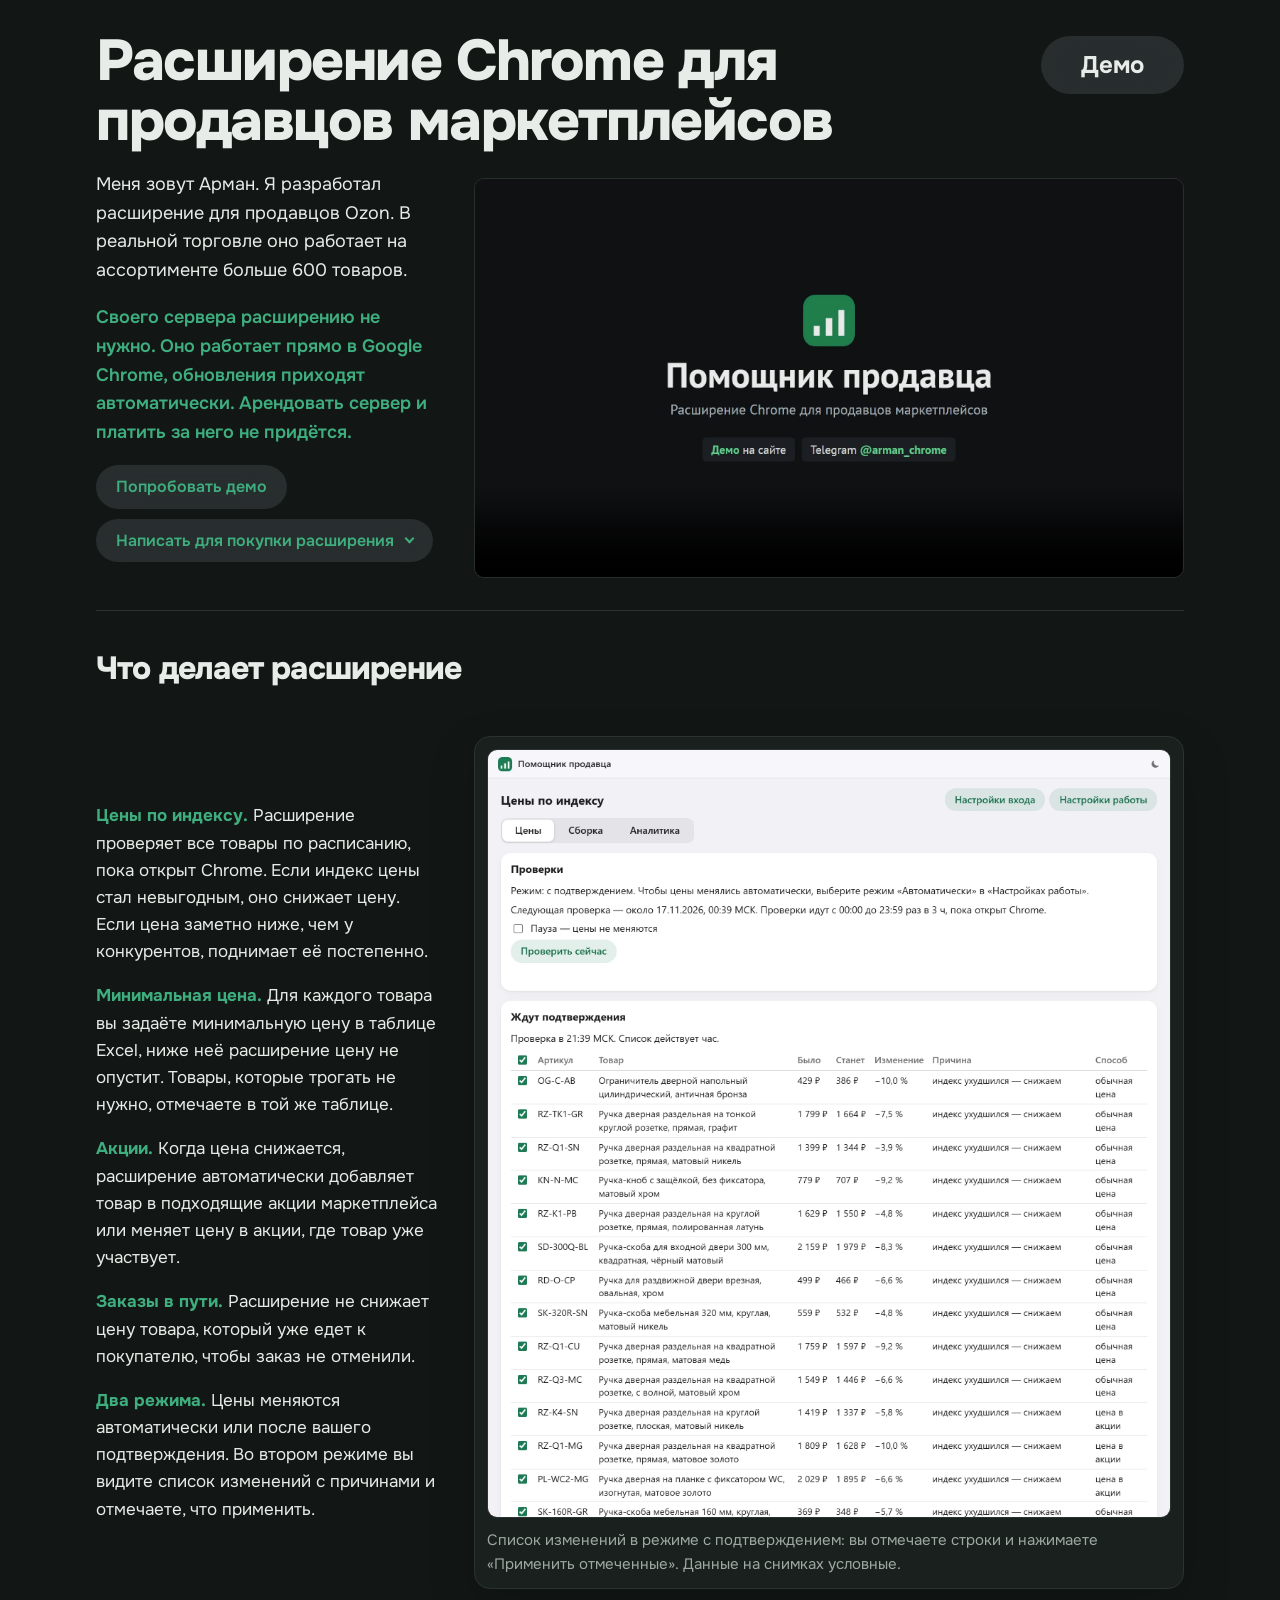
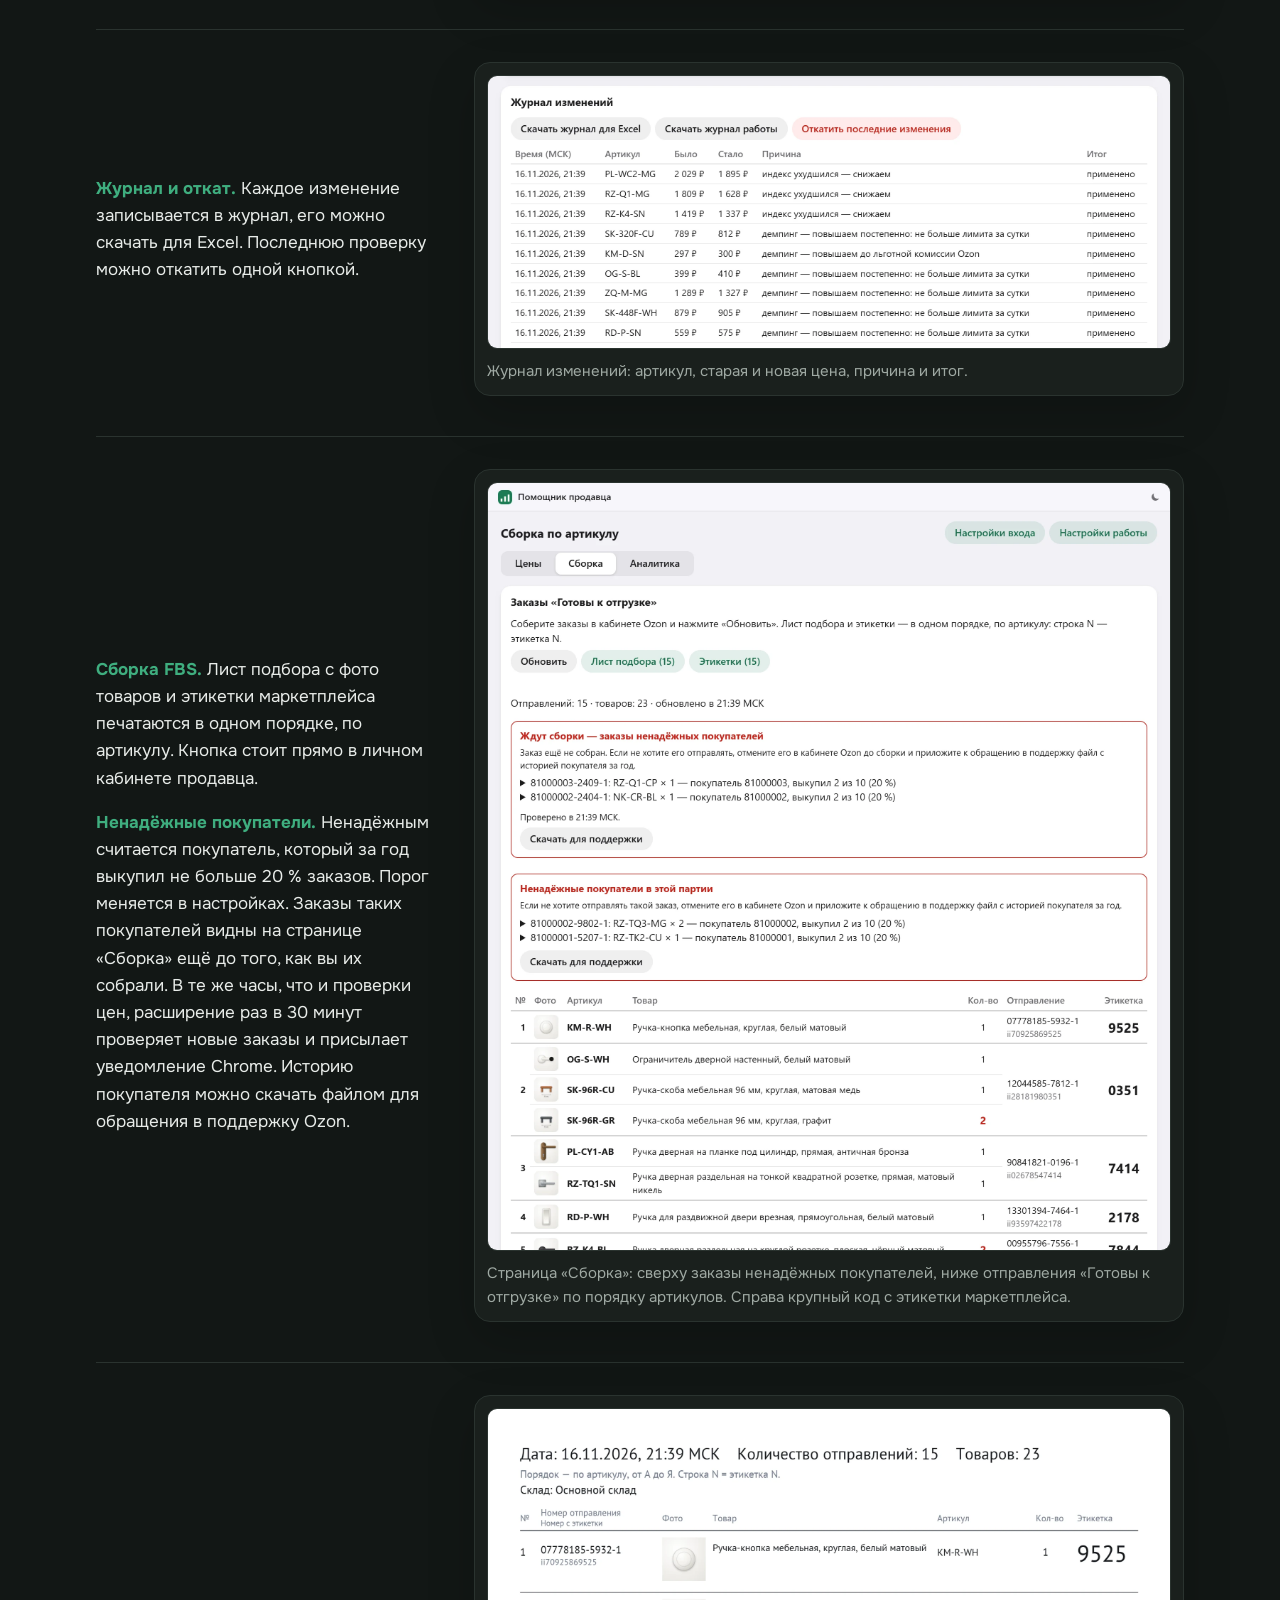
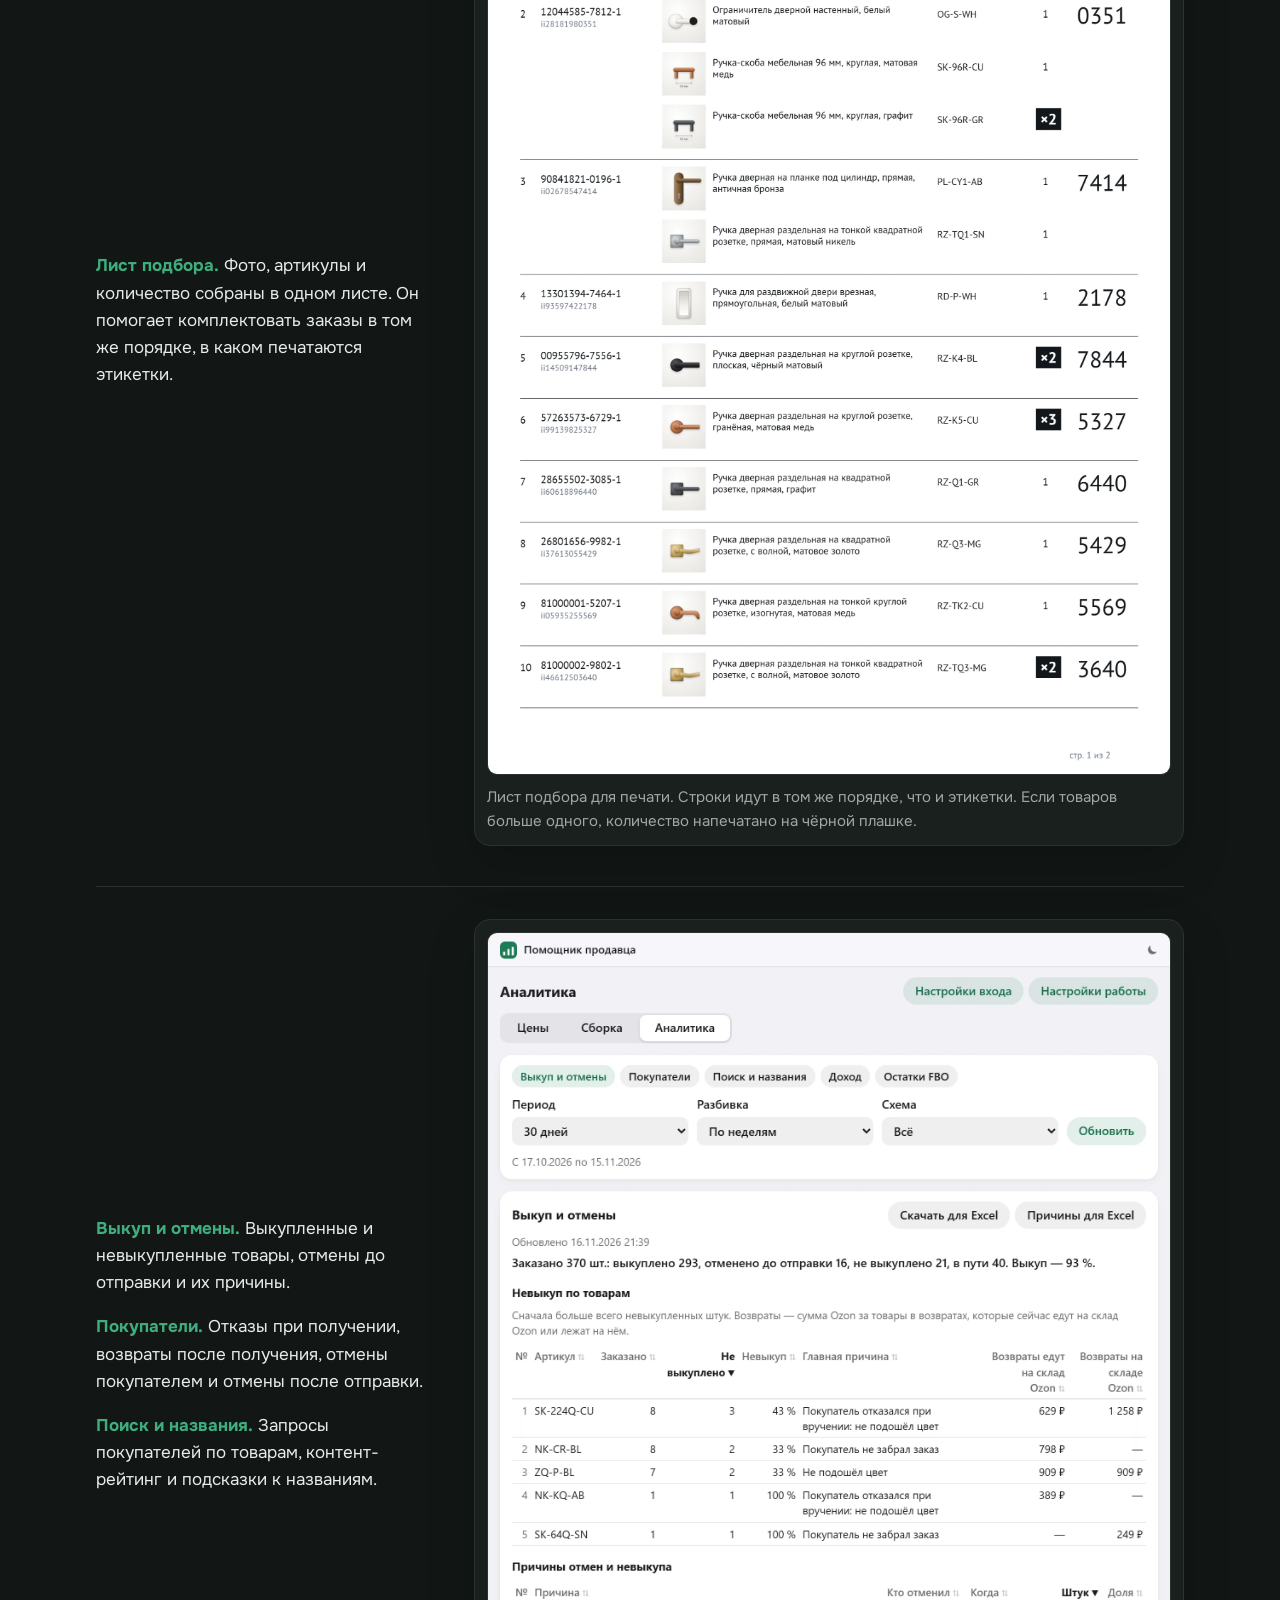
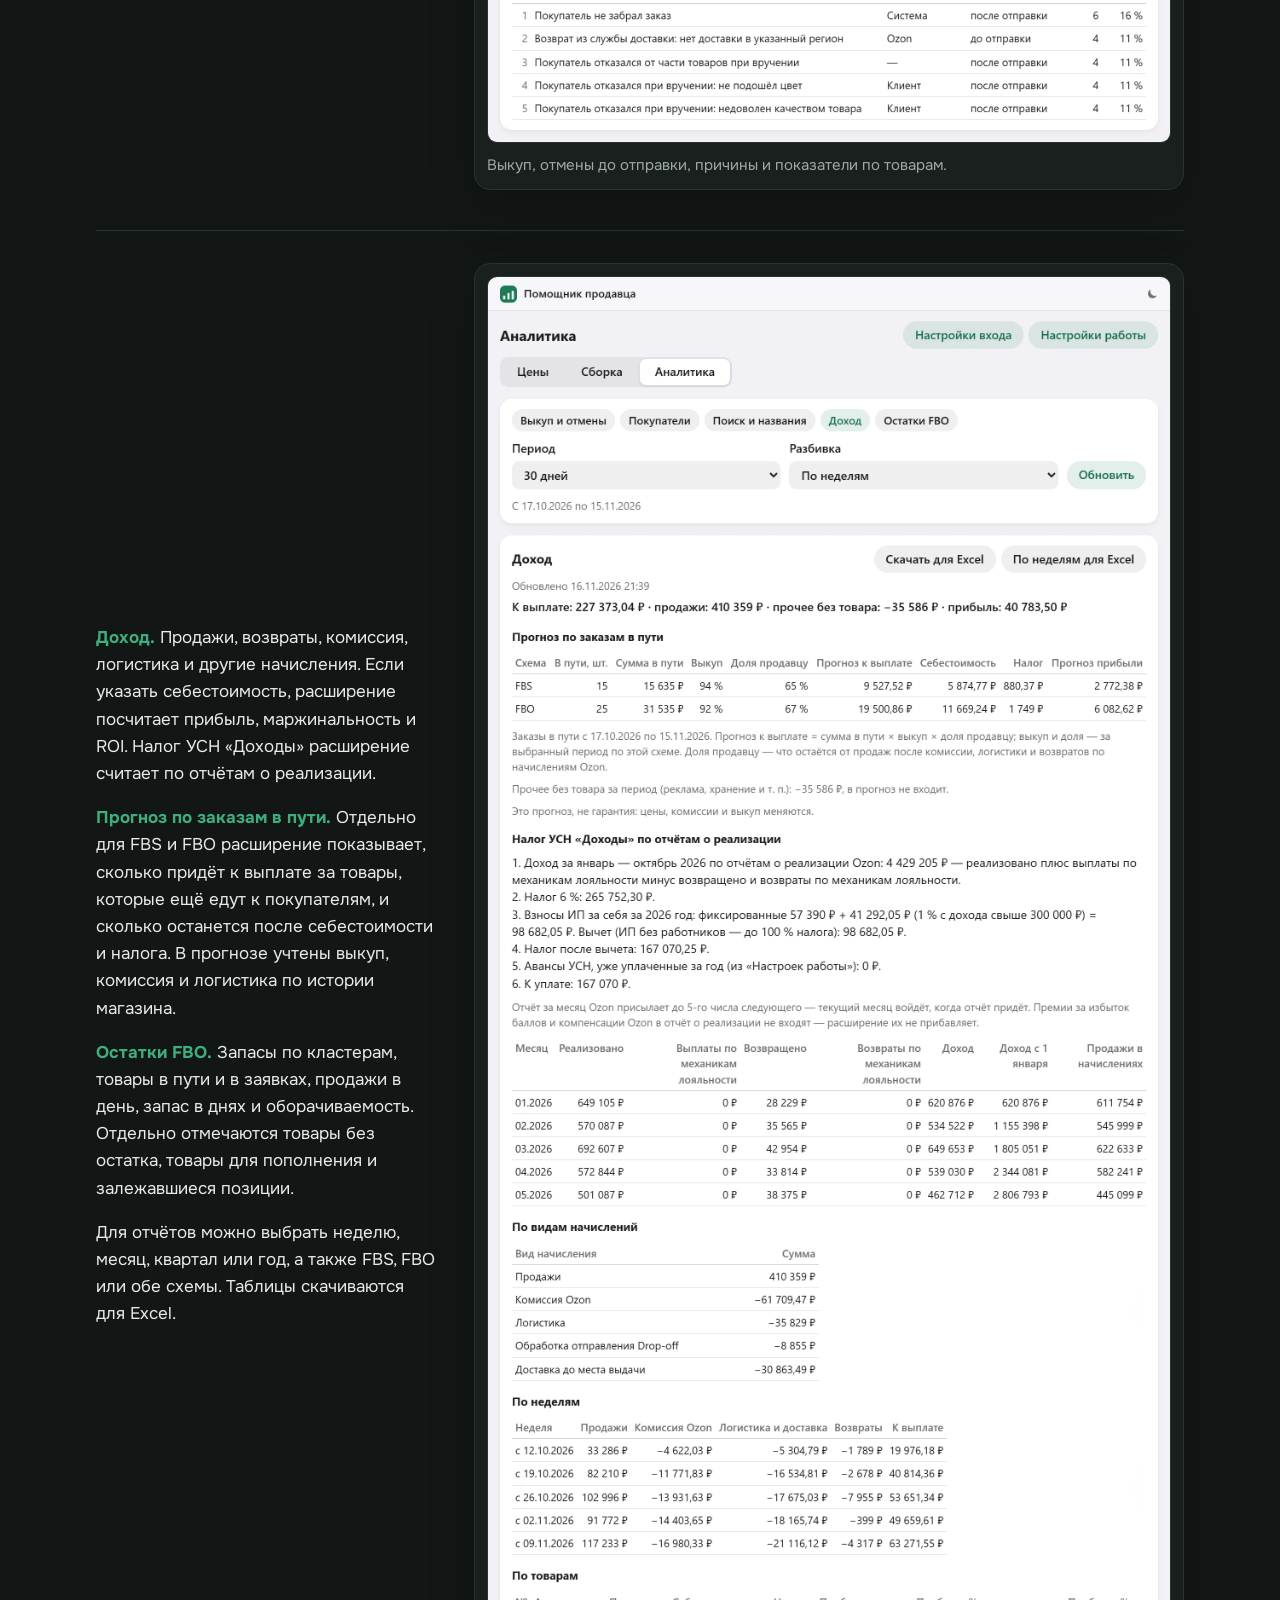
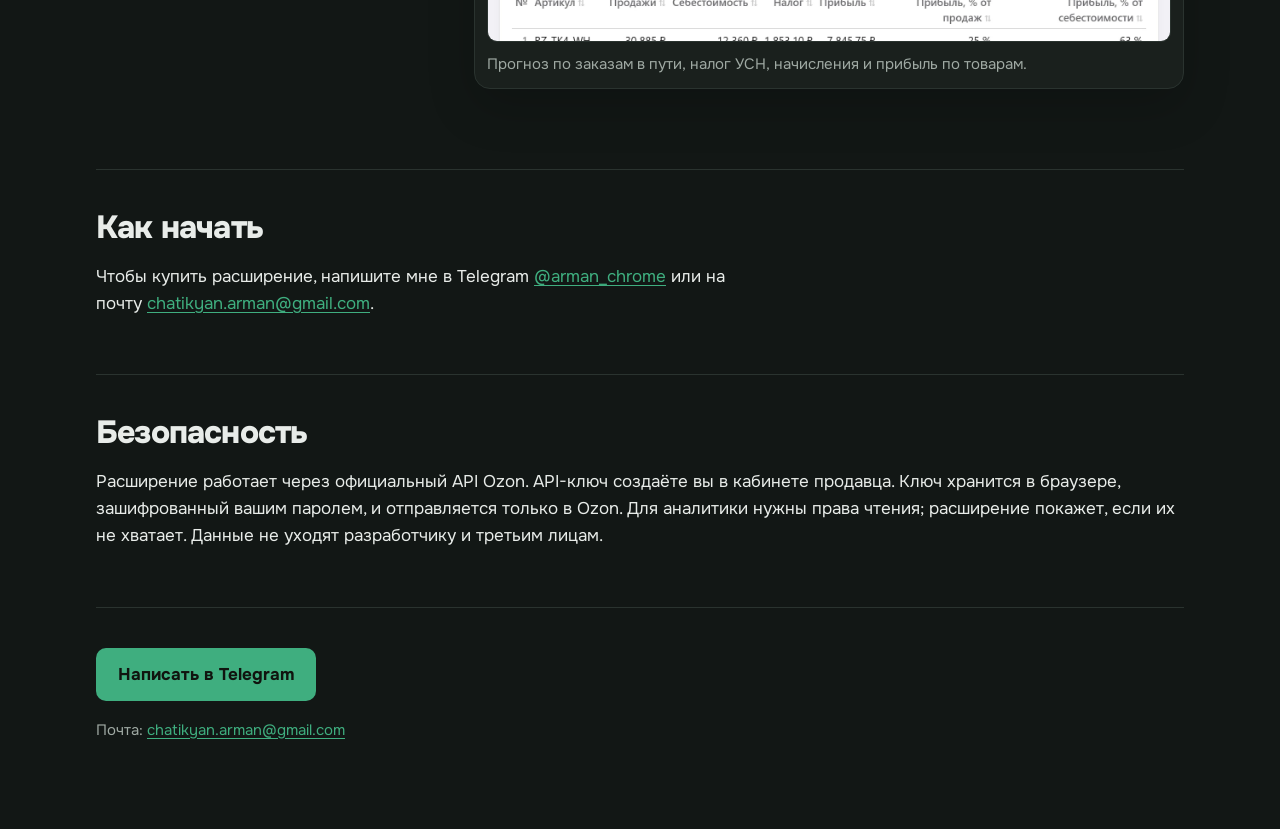
==== index.html @ a5d63de5 "Сайт: названия функций зелёным" ====
<!doctype html>
<html lang="ru">
<head>
<meta charset="utf-8">
<meta name="viewport" content="width=device-width, initial-scale=1">
<meta name="color-scheme" content="dark">
<meta name="theme-color" content="#121715">
<title>Расширение Chrome для продавцов маркетплейсов: Арман</title>
<meta name="description" content="Расширение Chrome для цен, сборки FBS и аналитики магазина. Демо можно попробовать прямо на сайте.">
<link rel="canonical" href="https://armanch17.github.io/">
<meta property="og:type" content="website">
<meta property="og:locale" content="ru_RU">
<meta property="og:url" content="https://armanch17.github.io/">
<meta property="og:title" content="Расширение Chrome для продавцов маркетплейсов: Арман">
<meta property="og:description" content="Расширение Chrome для цен, сборки FBS и аналитики магазина. Демо можно попробовать прямо на сайте.">
<meta property="og:image" content="https://armanch17.github.io/images/cover.png?v=5">
<meta property="og:image:type" content="image/png">
<meta property="og:image:width" content="1200">
<meta property="og:image:height" content="630">
<meta property="og:image:alt" content="Расширение Chrome для продавцов маркетплейсов">
<meta name="twitter:card" content="summary_large_image">
<link rel="icon" href="favicon.ico" sizes="32x32">
<link rel="icon" href="favicon.svg" type="image/svg+xml">
<link rel="stylesheet" href="style.css?v=15">
</head>
<body>
<div class="page">

<div class="inner-head">
  <div class="head-title">
    <h1>Расширение Chrome для продавцов маркетплейсов</h1>
    <a class="demo-button" href="https://ozon-price-demo.pages.dev/" target="_blank" rel="noopener">Демо</a>
  </div>
  <div class="head-copy">
  <p class="lead">Меня зовут Арман. Я разработал расширение для продавцов Ozon. В реальной торговле оно работает на ассортименте больше 600 товаров.</p>
  <p class="lead lead-accent">Своего сервера расширению не нужно. Оно работает прямо в Google Chrome, обновления приходят автоматически. Арендовать сервер и платить за него не придётся.</p>
  <div class="demo-link">
    <a class="pill" href="https://ozon-price-demo.pages.dev/" target="_blank" rel="noopener">Попробовать демо</a>
    <details class="buy">
      <summary class="pill">Написать для покупки расширения</summary>
      <div class="buy-menu">
        <a href="https://t.me/arman_chrome" target="_blank" rel="noopener"><strong>Telegram</strong><span>@arman_chrome</span></a>
        <a href="mailto:chatikyan.arman@gmail.com"><strong>Почта</strong><span>chatikyan.arman@gmail.com</span></a>
      </div>
    </details>
  </div>
  </div>
  <figure class="shot">
    <video controls playsinline preload="none" poster="images/video-poster-2.webp" width="1920" height="1080" aria-label="Ролик о расширении: проверка цен, список изменений, журнал и сборка заказов в кабинете продавца"><source src="video/reklama-6.mp4" type="video/mp4"></video>
  </figure>
</div>

<main>

<section aria-labelledby="features">
  <h2 id="features">Что делает расширение</h2>
  <div class="feature-showcase">
    <div class="feature-copy">
      <p class="feature text"><strong>Цены по индексу.</strong> Расширение проверяет все товары по расписанию, пока открыт Chrome. Если индекс цены стал невыгодным, оно снижает цену. Если цена заметно ниже, чем у конкурентов, поднимает её постепенно.</p>
      <p class="feature text"><strong>Минимальная цена.</strong> Для каждого товара вы задаёте минимальную цену в таблице Excel, ниже неё расширение цену не опустит. Товары, которые трогать не нужно, отмечаете в той же таблице.</p>
      <p class="feature text"><strong>Акции.</strong> Когда цена снижается, расширение автоматически добавляет товар в подходящие акции маркетплейса или меняет цену в акции, где товар уже участвует.</p>
      <p class="feature text"><strong>Заказы в пути.</strong> Расширение не снижает цену товара, который уже едет к покупателю, чтобы заказ не отменили.</p>
      <p class="feature text"><strong>Два режима.</strong> Цены меняются автоматически или после вашего подтверждения. Во втором режиме вы видите список изменений с причинами и отмечаете, что применить.</p>
    </div>
    <figure class="shot">
      <img src="images/ad-prices.webp?v=8" width="1920" height="2160" loading="lazy" decoding="async" alt="Скриншот расширения: список цен, ожидающих подтверждения.">
      <figcaption>Список изменений в режиме с подтверждением: вы отмечаете строки и нажимаете «Применить отмеченные». Данные на снимках условные.</figcaption>
    </figure>
  </div>

  <div class="feature-showcase">
    <figure class="shot">
      <img src="images/ad-journal.webp?v=8" width="1920" height="764" loading="lazy" decoding="async" alt="Скриншот журнала изменений расширения.">
      <figcaption>Журнал изменений: артикул, старая и новая цена, причина и итог.</figcaption>
    </figure>
    <div class="feature-copy">
      <p class="feature text"><strong>Журнал и откат.</strong> Каждое изменение записывается в журнал, его можно скачать для Excel. Последнюю проверку можно откатить одной кнопкой.</p>
    </div>
  </div>

  <div class="feature-showcase">
    <div class="feature-copy">
      <p class="feature text"><strong>Сборка FBS.</strong> Лист подбора с фото товаров и этикетки маркетплейса печатаются в одном порядке, по артикулу. Кнопка стоит прямо в личном кабинете продавца.</p>
      <p class="feature text"><strong>Ненадёжные покупатели.</strong> Ненадёжным считается покупатель, который за год выкупил не больше 20 % заказов. Порог меняется в настройках. Заказы таких покупателей видны на странице «Сборка» ещё до того, как вы их собрали. В те же часы, что и проверки цен, расширение раз в 30 минут проверяет новые заказы и присылает уведомление Chrome. Историю покупателя можно скачать файлом для обращения в поддержку Ozon.</p>
    </div>
    <figure class="shot">
      <img src="images/ad-assembly.webp?v=8" width="1920" height="2160" loading="lazy" decoding="async" alt="Скриншот страницы сборки заказов FBS в расширении.">
      <figcaption>Страница «Сборка»: сверху заказы ненадёжных покупателей, ниже отправления «Готовы к отгрузке» по порядку артикулов. Справа крупный код с этикетки маркетплейса.</figcaption>
    </figure>
  </div>

  <div class="feature-showcase">
    <figure class="shot">
      <img src="images/ad-picklist.webp?v=8" width="1920" height="2715" loading="lazy" decoding="async" alt="Лист подбора с фото товаров, артикулами, количеством и кодами этикеток.">
      <figcaption>Лист подбора для печати. Строки идут в том же порядке, что и этикетки. Если товаров больше одного, количество напечатано на чёрной плашке.</figcaption>
    </figure>
    <div class="feature-copy">
      <p class="feature text"><strong>Лист подбора.</strong> Фото, артикулы и количество собраны в одном листе. Он помогает комплектовать заказы в том же порядке, в каком печатаются этикетки.</p>
    </div>
  </div>
  <div class="feature-showcase">
    <div class="feature-copy">
      <p class="feature text"><strong>Выкуп и отмены.</strong> Выкупленные и невыкупленные товары, отмены до отправки и их причины.</p>
      <p class="feature text"><strong>Покупатели.</strong> Отказы при получении, возвраты после получения, отмены покупателем и отмены после отправки.</p>
      <p class="feature text"><strong>Поиск и названия.</strong> Запросы покупателей по товарам, контент-рейтинг и подсказки к названиям.</p>
    </div>
    <figure class="shot">
      <img src="images/ad-analytics-buyout.webp?v=8" width="1600" height="1976" loading="lazy" decoding="async" alt="Отчёт по выкупу: выкупленные и невыкупленные товары, отмены и причины">
      <figcaption>Выкуп, отмены до отправки, причины и показатели по товарам.</figcaption>
    </figure>
  </div>
  <div class="feature-showcase">
    <figure class="shot">
      <img src="images/ad-analytics-income.webp?v=8" width="1600" height="2588" loading="lazy" decoding="async" alt="Отчёт о доходе: прогноз по заказам в пути, налог, начисления и прибыль по товарам">
      <figcaption>Прогноз по заказам в пути, налог УСН, начисления и прибыль по товарам.</figcaption>
    </figure>
    <div class="feature-copy">
      <p class="feature text"><strong>Доход.</strong> Продажи, возвраты, комиссия, логистика и другие начисления. Если указать себестоимость, расширение посчитает прибыль, маржинальность и ROI. Налог УСН «Доходы» расширение считает по отчётам о реализации.</p>
      <p class="feature text"><strong>Прогноз по заказам в пути.</strong> Отдельно для FBS и FBO расширение показывает, сколько придёт к выплате за товары, которые ещё едут к покупателям, и сколько останется после себестоимости и налога. В прогнозе учтены выкуп, комиссия и логистика по истории магазина.</p>
      <p class="feature text"><strong>Остатки FBO.</strong> Запасы по кластерам, товары в пути и в заявках, продажи в день, запас в днях и оборачиваемость. Отдельно отмечаются товары без остатка, товары для пополнения и залежавшиеся позиции.</p>
      <p class="feature text">Для отчётов можно выбрать неделю, месяц, квартал или год, а также FBS, FBO или обе схемы. Таблицы скачиваются для Excel.</p>
    </div>
  </div>
</section>

<section aria-labelledby="start">
  <h2 id="start">Как начать</h2>
      <p class="text">Чтобы купить расширение, напишите мне в Telegram <a href="https://t.me/arman_chrome" target="_blank" rel="noopener">@arman_chrome</a> или на почту <a href="mailto:chatikyan.arman@gmail.com">chatikyan.arman@gmail.com</a>.</p>
</section>

<section aria-labelledby="security">
  <h2 id="security">Безопасность</h2>
      <p>Расширение работает через официальный API Ozon. API-ключ создаёте вы в кабинете продавца. Ключ хранится в браузере, зашифрованный вашим паролем, и отправляется только в Ozon. Для аналитики нужны права чтения; расширение покажет, если их не хватает. Данные не уходят разработчику и третьим лицам.</p>
</section>

</main>

<footer class="end">
  <p><a class="button" href="https://t.me/arman_chrome" target="_blank" rel="noopener">Написать в Telegram</a></p>
  <p class="note">Почта: <a href="mailto:chatikyan.arman@gmail.com">chatikyan.arman@gmail.com</a></p>
</footer>

</div>
<script>
document.addEventListener('click', (e) => {
  for (const d of document.querySelectorAll('details.buy[open]')) {
    if (!d.contains(e.target) || e.target.closest('.buy-menu a')) d.open = false;
  }
});
document.addEventListener('keydown', (e) => {
  if (e.key !== 'Escape') return;
  for (const d of document.querySelectorAll('details.buy[open]')) {
    d.open = false;
    d.querySelector('summary').focus();
  }
});
</script>
</body>
</html>
---- style.css ----
@font-face {
  font-family: "Onest";
  font-style: normal;
  font-weight: 100 900;
  font-display: swap;
  src: url("fonts/onest-cyrillic.woff2") format("woff2");
  unicode-range: U+0301, U+0400-045F, U+0490-0491, U+04B0-04B1, U+2116;
}

@font-face {
  font-family: "Onest";
  font-style: normal;
  font-weight: 100 900;
  font-display: swap;
  src: url("fonts/onest-latin.woff2") format("woff2");
  unicode-range: U+0000-00FF, U+0131, U+0152-0153, U+02BB-02BC, U+02C6, U+02DA, U+02DC, U+0304, U+0308, U+0329, U+2000-206F, U+20AC, U+2122, U+2191, U+2193, U+2212, U+2215, U+FEFF, U+FFFD;
}

:root {
  --bg: #121715;
  --surface: #1a201d;
  --ink: #e8ece9;
  --muted: #9fa9a3;
  --rule: #2a332f;
  --green: #3fae7f;
  --amber: #e3b46c;
  --accent: var(--green);
  --font: "Onest", system-ui, -apple-system, "Segoe UI", Roboto, sans-serif;
  --gutter: 16px;
  color-scheme: dark;
}

*,
*::before,
*::after {
  box-sizing: border-box;
}

html {
  -webkit-text-size-adjust: 100%;
  text-size-adjust: 100%;
}

body {
  margin: 0;
  background: var(--bg);
  color: var(--ink);
  font-family: var(--font);
  font-size: 17px;
  line-height: 1.6;
  overflow-wrap: break-word;
}

a {
  color: var(--accent);
  text-underline-offset: 0.18em;
}

a:focus-visible {
  outline: 3px solid var(--accent);
  outline-offset: 3px;
  border-radius: 6px;
}

p {
  margin: 0 0 1em;
}

.page {
  max-width: 72rem;
  margin: 0 auto;
  padding: 0 var(--gutter);
}

.top {
  display: flex;
  flex-wrap: wrap;
  align-items: center;
  justify-content: space-between;
  gap: 0 24px;
  padding: 10px 0;
  font-size: 0.9375rem;
}

.top .home, .top nav a {
  padding-block: 10px;
}

.top .home {
  color: var(--ink);
  font-weight: 700;
  text-decoration: none;
}

.top nav {
  display: flex;
  gap: 18px;
}

.top nav a {
  color: var(--muted);
  text-decoration: none;
}

.top nav a[aria-current] {
  color: var(--ink);
}

h1,
h2 {
  font-weight: 800;
  letter-spacing: -0.025em;
  text-wrap: balance;
}

h1 {
  margin: 0 0 18px;
  font-size: clamp(2rem, 1.3rem + 3.2vw, 3.6rem);
  line-height: 1.04;
}

h2 {
  margin: 0 0 16px;
  font-size: clamp(1.375rem, 1.1rem + 1.2vw, 2rem);
  line-height: 1.15;
}

.lead {
  max-width: 38rem;
  font-size: 1.125rem;
  color: var(--ink);
}

.button {
  display: inline-block;
  padding: 13px 22px;
  border-radius: 10px;
  background: var(--accent);
  color: #10140f;
  font-weight: 700;
  text-decoration: none;
}

.hub-head {
  padding: 40px 0 32px;
}

.doors {
  display: grid;
  gap: 16px;
  padding-bottom: 40px;
}

.door {
  position: relative;
  display: flex;
  flex-direction: column;
  min-height: 420px;
  padding: 28px 28px 0;
  overflow: hidden;
  border: 1px solid var(--rule);
  border-radius: 20px;
  background: var(--surface);
  color: var(--ink);
  text-decoration: none;
}

.door:only-child {
  grid-column: 1 / -1;
}

.door:hover {
  border-color: var(--accent);
}

.door h2 {
  margin-bottom: 10px;
}

.door p {
  max-width: 26rem;
  color: var(--muted);
}

.door .go {
  color: var(--accent);
  font-weight: 700;
}

.door .art {
  position: relative;
  flex: 1;
  min-height: 210px;
  margin-top: 16px;
}

.door-ext .art img {
  position: absolute;
  left: 0;
  right: 0;
  top: 0;
  width: 100%;
  height: 100%;
  object-fit: cover;
  object-position: top left;
  border-radius: 12px 12px 0 0;
  opacity: 0.9;
}

.hub-contacts {
  padding: 24px 0 64px;
  border-top: 1px solid var(--rule);
  color: var(--muted);
}

.inner-head {
  padding: 32px 0 24px;
}

@media (min-width: 900px) {
  .inner-head {
    display: grid;
    grid-template-columns: minmax(0, 0.65fr) minmax(0, 1.35fr);
    align-items: center;
    column-gap: 36px;
  }

  .inner-head .head-title {
    grid-column: 1 / -1;
    grid-row: 1;
  }

  .inner-head .head-copy {
    grid-column: 1;
    grid-row: 2;
  }

  .inner-head .shot {
    grid-column: 2;
    grid-row: 2;
    width: 100%;
    max-width: none;
    margin: 0;
  }
}

section {
  padding: 40px 0;
  border-top: 1px solid var(--rule);
}

.text {
  max-width: 40rem;
}

.note {
  color: var(--muted);
  font-size: 0.9375rem;
}

.case {
  padding: 32px 0;
}

.case + .case {
  border-top: 1px dashed var(--rule);
}

.case h3 {
  margin: 0 0 4px;
  font-size: 1.25rem;
  font-weight: 700;
}

.case > p {
  margin: 0 0 16px;
  color: var(--muted);
}

.reel {
  display: flex;
  gap: 12px;
  margin: 0 calc(var(--gutter) * -1);
  padding: 0 var(--gutter) 10px;
  overflow-x: auto;
  scroll-snap-type: x mandatory;
  scroll-padding-inline: var(--gutter);
  list-style: none;
}

.reel li {
  flex: none;
  scroll-snap-align: start;
}

.reel a {
  display: block;
  border-radius: 12px;
}

.reel img {
  display: block;
  height: min(420px, 62vh);
  width: auto;
  aspect-ratio: 3 / 4;
  border-radius: 12px;
}

.ba {
  position: relative;
  width: min(100%, 420px);
  aspect-ratio: 3 / 4;
  overflow: hidden;
  border-radius: 12px;
  --pos: 50%;
}

.ba img {
  position: absolute;
  inset: 0;
  width: 100%;
  height: 100%;
  object-fit: cover;
}

.ba .after {
  clip-path: inset(0 0 0 var(--pos));
}

.ba .line {
  position: absolute;
  top: 0;
  bottom: 0;
  left: var(--pos);
  width: 3px;
  margin-left: -1.5px;
  background: #fff;
  pointer-events: none;
}

.ba .line::after {
  content: "";
  position: absolute;
  top: 50%;
  left: 50%;
  width: 40px;
  height: 40px;
  margin: -20px 0 0 -20px;
  border-radius: 50%;
  background: #fff;
  box-shadow: 0 4px 12px rgba(0, 0, 0, 0.4);
}

.ba input {
  position: absolute;
  inset: 0;
  width: 100%;
  height: 100%;
  margin: 0;
  opacity: 0;
  cursor: ew-resize;
}

.ba-labels {
  display: flex;
  justify-content: space-between;
  width: min(100%, 420px);
  margin-top: 8px;
  color: var(--muted);
  font-size: 0.9375rem;
}

.ba:has(input:focus-visible) {
  outline: 3px solid var(--accent);
  outline-offset: 3px;
}

.steps {
  list-style: none;
  counter-reset: step;
  margin: 0;
  padding: 0;
}

.steps li {
  counter-increment: step;
  position: relative;
  margin-bottom: 20px;
  padding: 2px 0 0 48px;
}

.steps li:last-child {
  margin-bottom: 0;
}

.steps li::before {
  content: counter(step);
  position: absolute;
  left: 0;
  top: 0;
  width: 30px;
  height: 30px;
  border: 1.5px solid var(--accent);
  border-radius: 50%;
  box-sizing: border-box;
  color: var(--accent);
  font-weight: 650;
  font-size: 0.9375rem;
  line-height: 27px;
  text-align: center;
}

.steps li:not(:last-child)::after {
  content: "";
  position: absolute;
  left: 14.25px;
  top: 36px;
  bottom: -14px;
  width: 1.5px;
  background: var(--rule);
}

.feature strong {
  font-weight: 700;
  color: var(--green);
}

.shot {
  max-width: 600px;
  margin: 24px auto 32px;
}

.shot img, .shot video {
  display: block;
  width: 100%;
  height: auto;
  border: 1px solid var(--rule);
  border-radius: 10px;
  filter: brightness(0.92);
}

.shot figcaption {
  margin-top: 10px;
  font-size: 0.9375rem;
  color: var(--muted);
}

.feature-showcase {
  display: grid;
  grid-template-columns: minmax(0, 0.65fr) minmax(0, 1.35fr);
  align-items: center;
  gap: 36px;
  padding: 32px 0 40px;
}

.feature-showcase + .feature-showcase {
  border-top: 1px solid var(--rule);
}

.feature-showcase .feature-copy {
  grid-column: 1;
  grid-row: 1;
}

.feature-showcase .shot {
  grid-column: 2;
  grid-row: 1;
}

.feature-copy .feature:last-child {
  margin-bottom: 0;
}

.feature-showcase .shot {
  width: 100%;
  max-width: none;
  margin: 0;
  padding: 12px;
  border: 1px solid var(--rule);
  border-radius: 16px;
  background: var(--surface);
  box-shadow: 0 18px 48px rgb(0 0 0 / 18%);
}

.feature-showcase .shot img {
  filter: none;
}

.ideas {
  margin: 0;
  padding-left: 1.2em;
}

.ideas li {
  margin-bottom: 6px;
}

.end {
  padding: 40px 0 72px;
  border-top: 1px solid var(--rule);
}

@media (min-width: 640px) {
  :root {
    --gutter: 32px;
  }
}

@media (min-width: 900px) {
  .doors {
    grid-template-columns: 1fr 1fr;
  }

  .door {
    min-height: 520px;
  }

  .reel {
    margin: 0;
    padding: 0 0 10px;
  }

  .hub-head {
    padding: 72px 0 48px;
  }
}

@media (max-width: 899px) {
  .feature-showcase {
    display: flex;
    flex-direction: column;
    align-items: stretch;
    gap: 20px;
    padding: 24px 0 32px;
  }

  .feature-showcase .shot {
    width: min(100%, 600px);
    align-self: flex-start;
  }

  .feature-showcase .feature-copy {
    order: 1;
  }

  .feature-showcase .shot {
    order: 2;
  }
}

.head-title {
  display: flex;
  flex-flow: row-reverse wrap;
  align-items: flex-start;
  gap: 4px 20px;
}

.head-title h1 {
  flex: 1 1 0;
}

.pill,
.demo-button {
  display: inline-flex;
  align-items: center;
  border-radius: 980px;
  background: rgb(118 118 128 / 24%);
  color: var(--accent);
  font-weight: 600;
  text-decoration: none;
  -webkit-backdrop-filter: saturate(180%) blur(20px);
  backdrop-filter: saturate(180%) blur(20px);
  transition: background-color 0.15s ease, transform 0.1s ease;
}

.pill:hover,
.demo-button:hover {
  background: rgb(118 118 128 / 34%);
}

.pill:active,
.demo-button:active {
  transform: scale(0.97);
}

.pill {
  max-width: 100%;
  padding: 9px 20px;
  border-radius: 22px;
  font-size: 1rem;
  text-wrap: balance;
}

.buy {
  position: relative;
  max-width: 100%;
}

.buy summary {
  list-style: none;
  cursor: pointer;
  gap: 12px;
}

.buy summary::-webkit-details-marker {
  display: none;
}

.buy summary::after {
  content: "";
  flex: none;
  width: 7px;
  height: 7px;
  margin-top: -4px;
  border-right: 2px solid currentColor;
  border-bottom: 2px solid currentColor;
  transform: rotate(45deg);
  transition: transform 0.15s ease, margin 0.15s ease;
}

.buy[open] summary::after {
  margin-top: 4px;
  transform: rotate(-135deg);
}

.buy[open] summary {
  background: rgb(118 118 128 / 34%);
}

.buy-menu {
  position: absolute;
  top: calc(100% + 8px);
  left: 0;
  z-index: 20;
  display: grid;
  gap: 2px;
  min-width: 100%;
  padding: 6px;
  border-radius: 18px;
  background: rgb(38 43 41 / 84%);
  box-shadow: 0 0 0 1px rgb(255 255 255 / 7%), 0 18px 48px rgb(0 0 0 / 45%);
  -webkit-backdrop-filter: saturate(180%) blur(20px);
  backdrop-filter: saturate(180%) blur(20px);
}

.buy-menu a {
  display: grid;
  gap: 1px;
  padding: 10px 14px;
  border-radius: 12px;
  color: var(--ink);
  text-decoration: none;
  transition: background-color 0.15s ease;
}

.buy-menu a:hover {
  background: rgb(118 118 128 / 24%);
}

.buy-menu strong {
  color: var(--accent);
  font-size: 1rem;
  font-weight: 600;
}

.buy-menu span {
  color: var(--muted);
  font-size: 0.875rem;
  font-weight: 400;
}

.demo-button {
  flex: none;
  order: -1;
  color: var(--ink);
  padding: 12px 32px;
  font-size: clamp(1.125rem, 0.9rem + 0.9vw, 1.5rem);
  font-weight: 700;
  line-height: 1.25;
}

@media (min-width: 900px) {
  .demo-button {
    margin-top: 0.15em;
    font-size: 1.5rem;
    padding: 14px 40px;
  }
}

@media (prefers-reduced-motion: reduce) {
  .pill,
  .demo-button {
    transition: none;
  }

  .pill:active,
  .demo-button:active {
    transform: none;
  }

  .buy summary::after,
  .buy-menu a {
    transition: none;
  }
}

.lead-accent {
  color: var(--accent);
  font-weight: 600;
}

.demo-link {
  display: flex;
  flex-direction: column;
  align-items: flex-start;
  gap: 10px;
  margin: 16px 0 24px;
  font-size: 1.125rem;
  font-weight: 600;
}
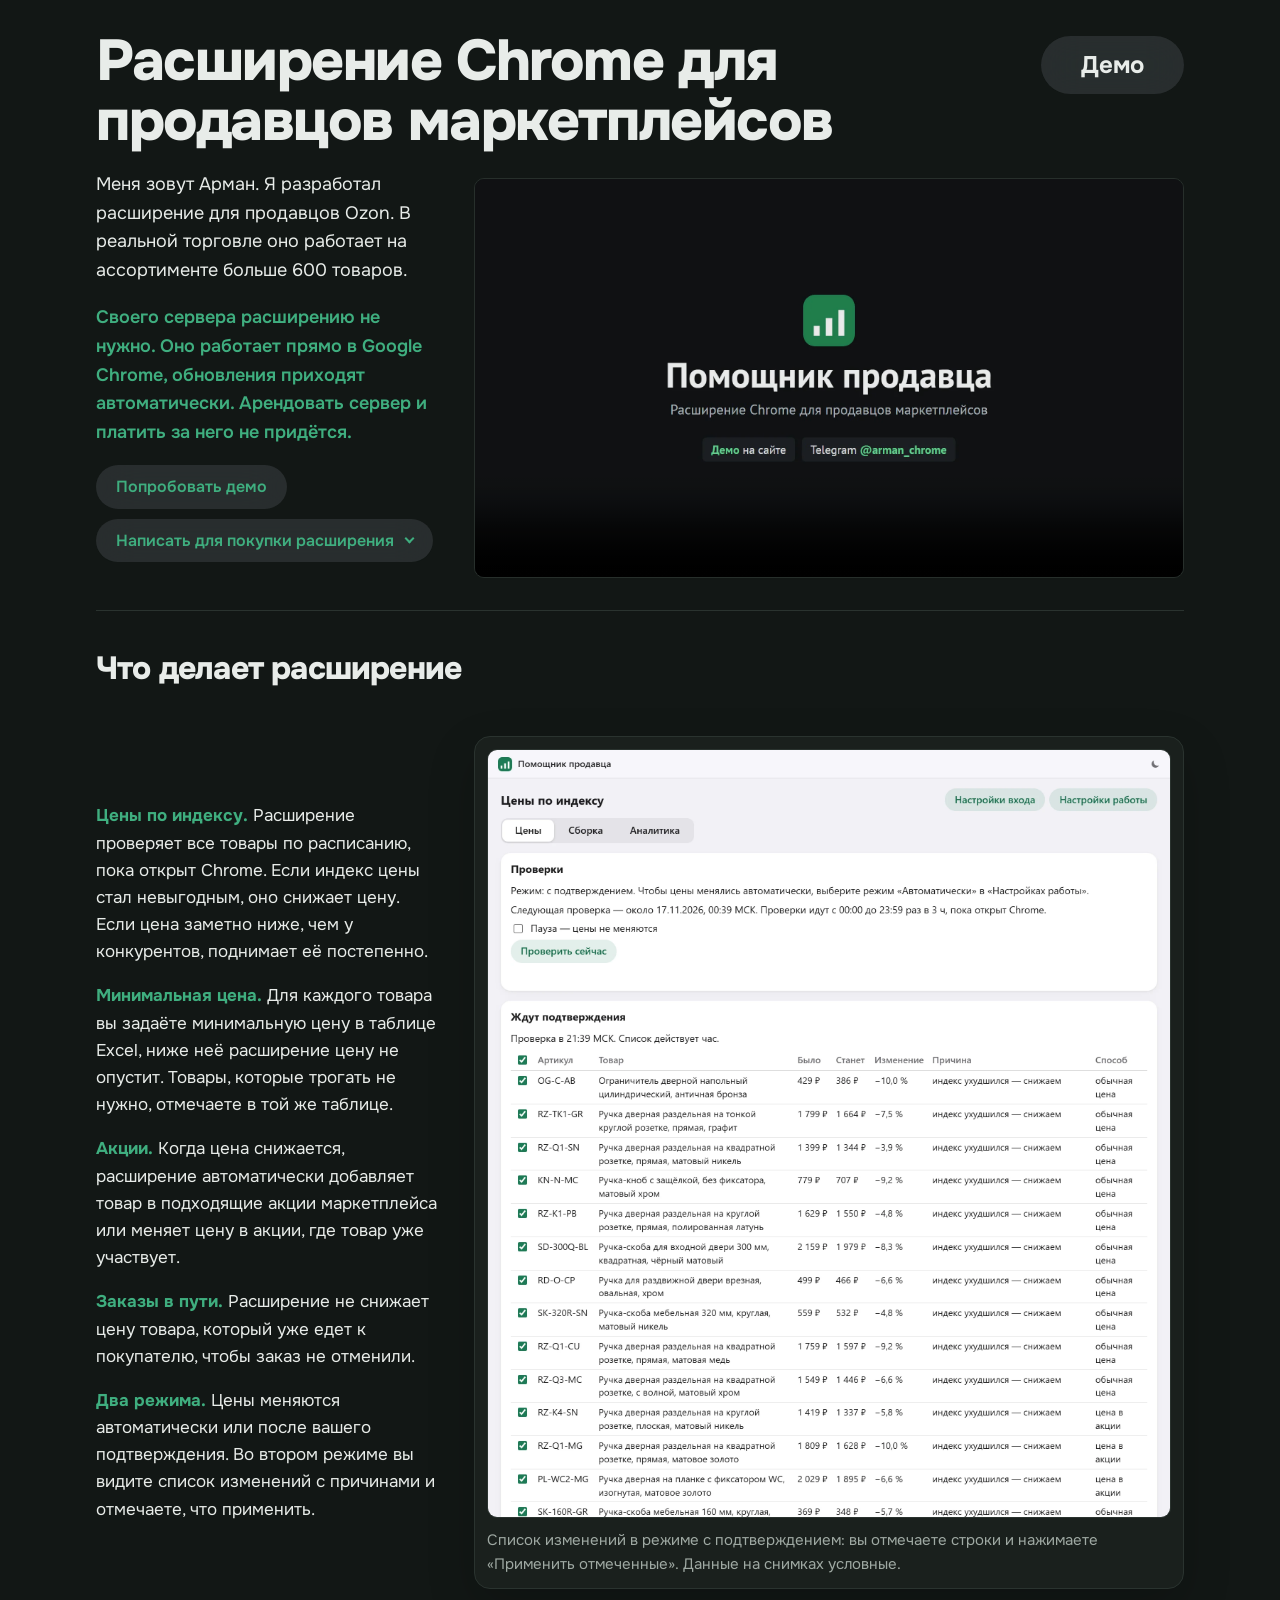
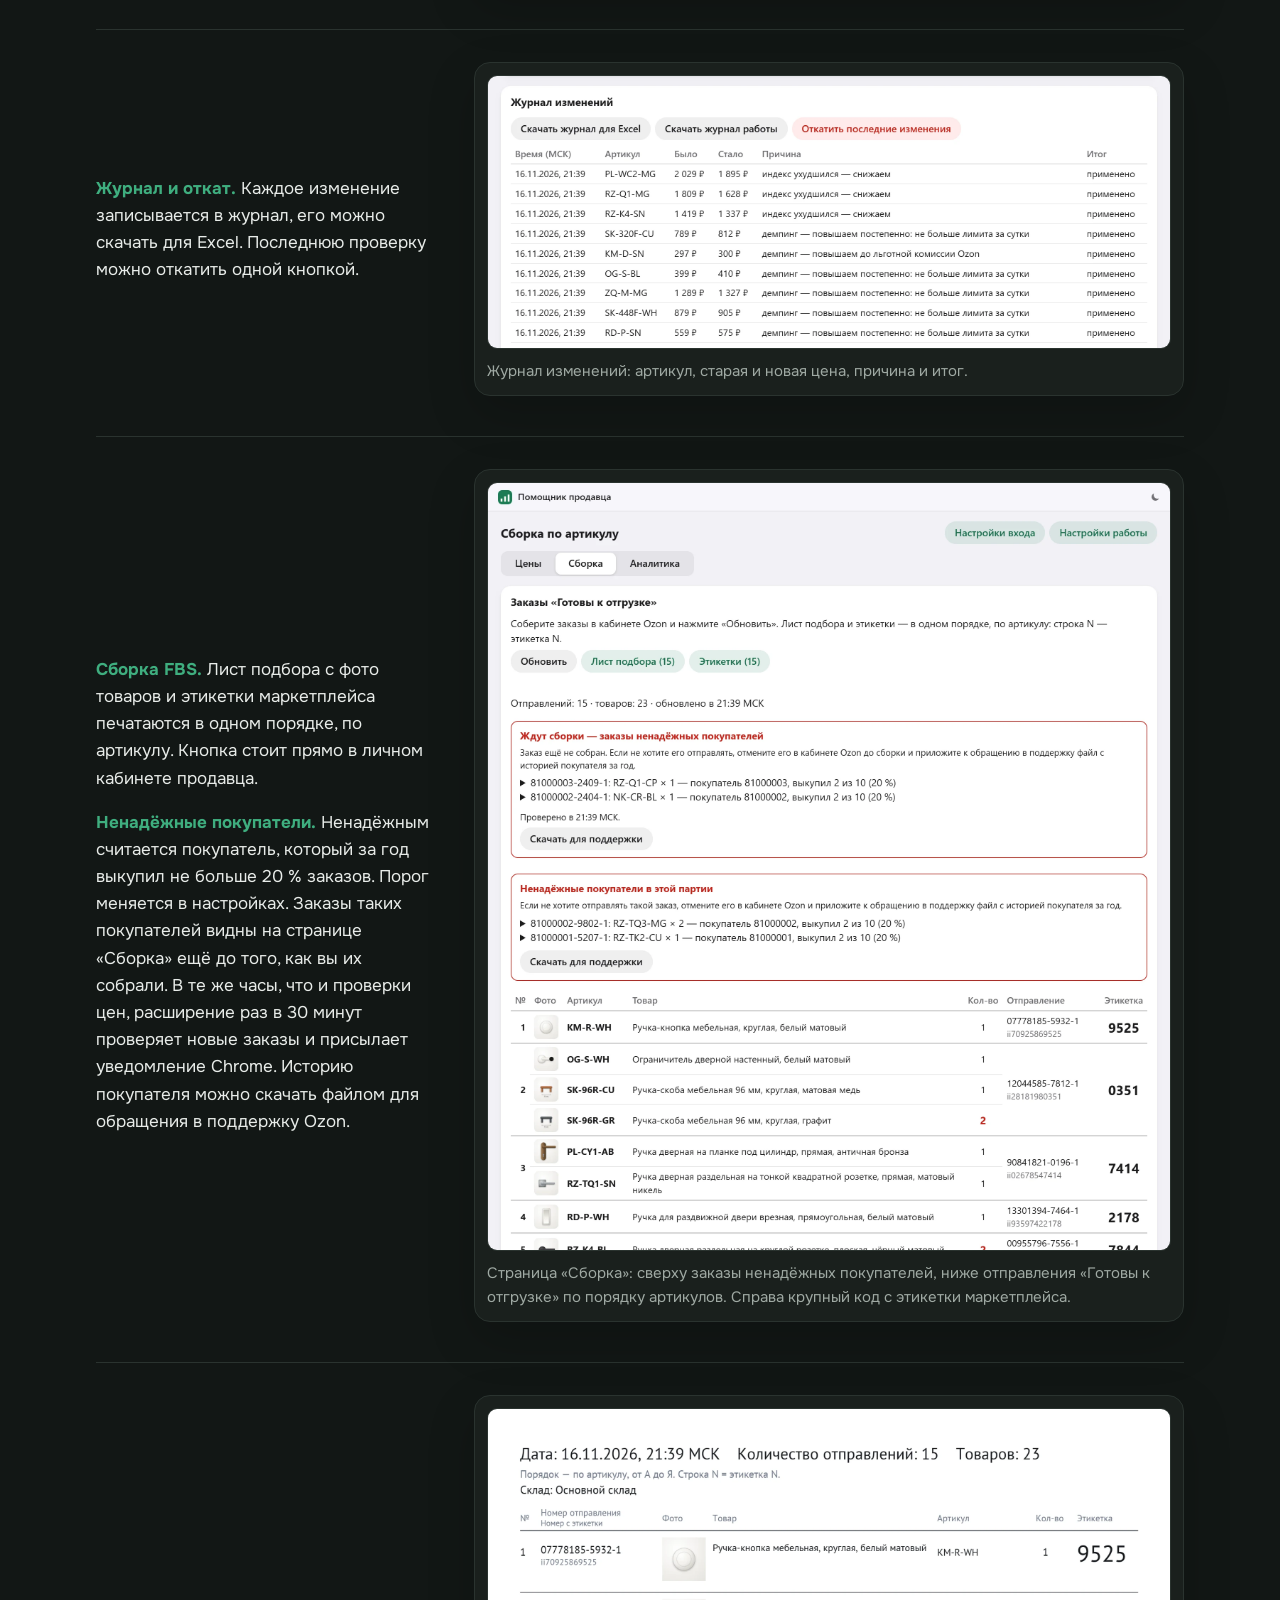
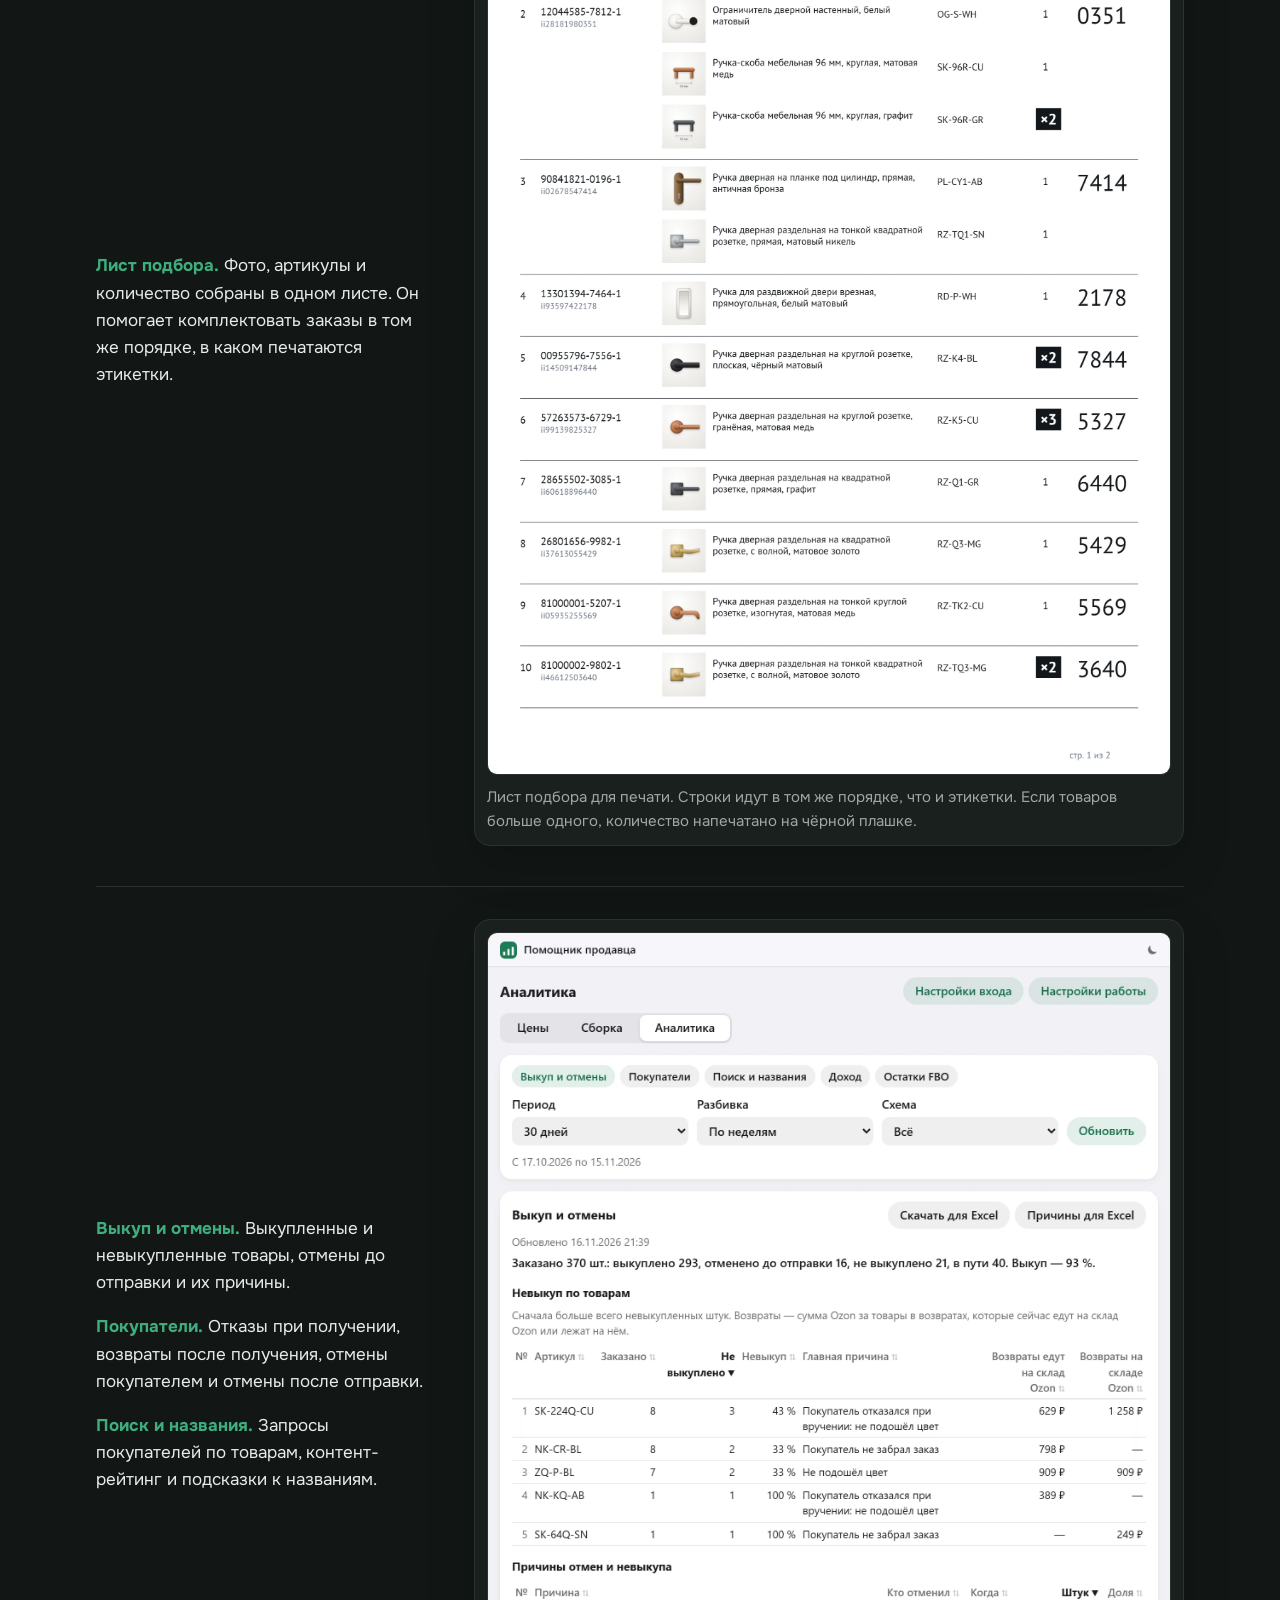
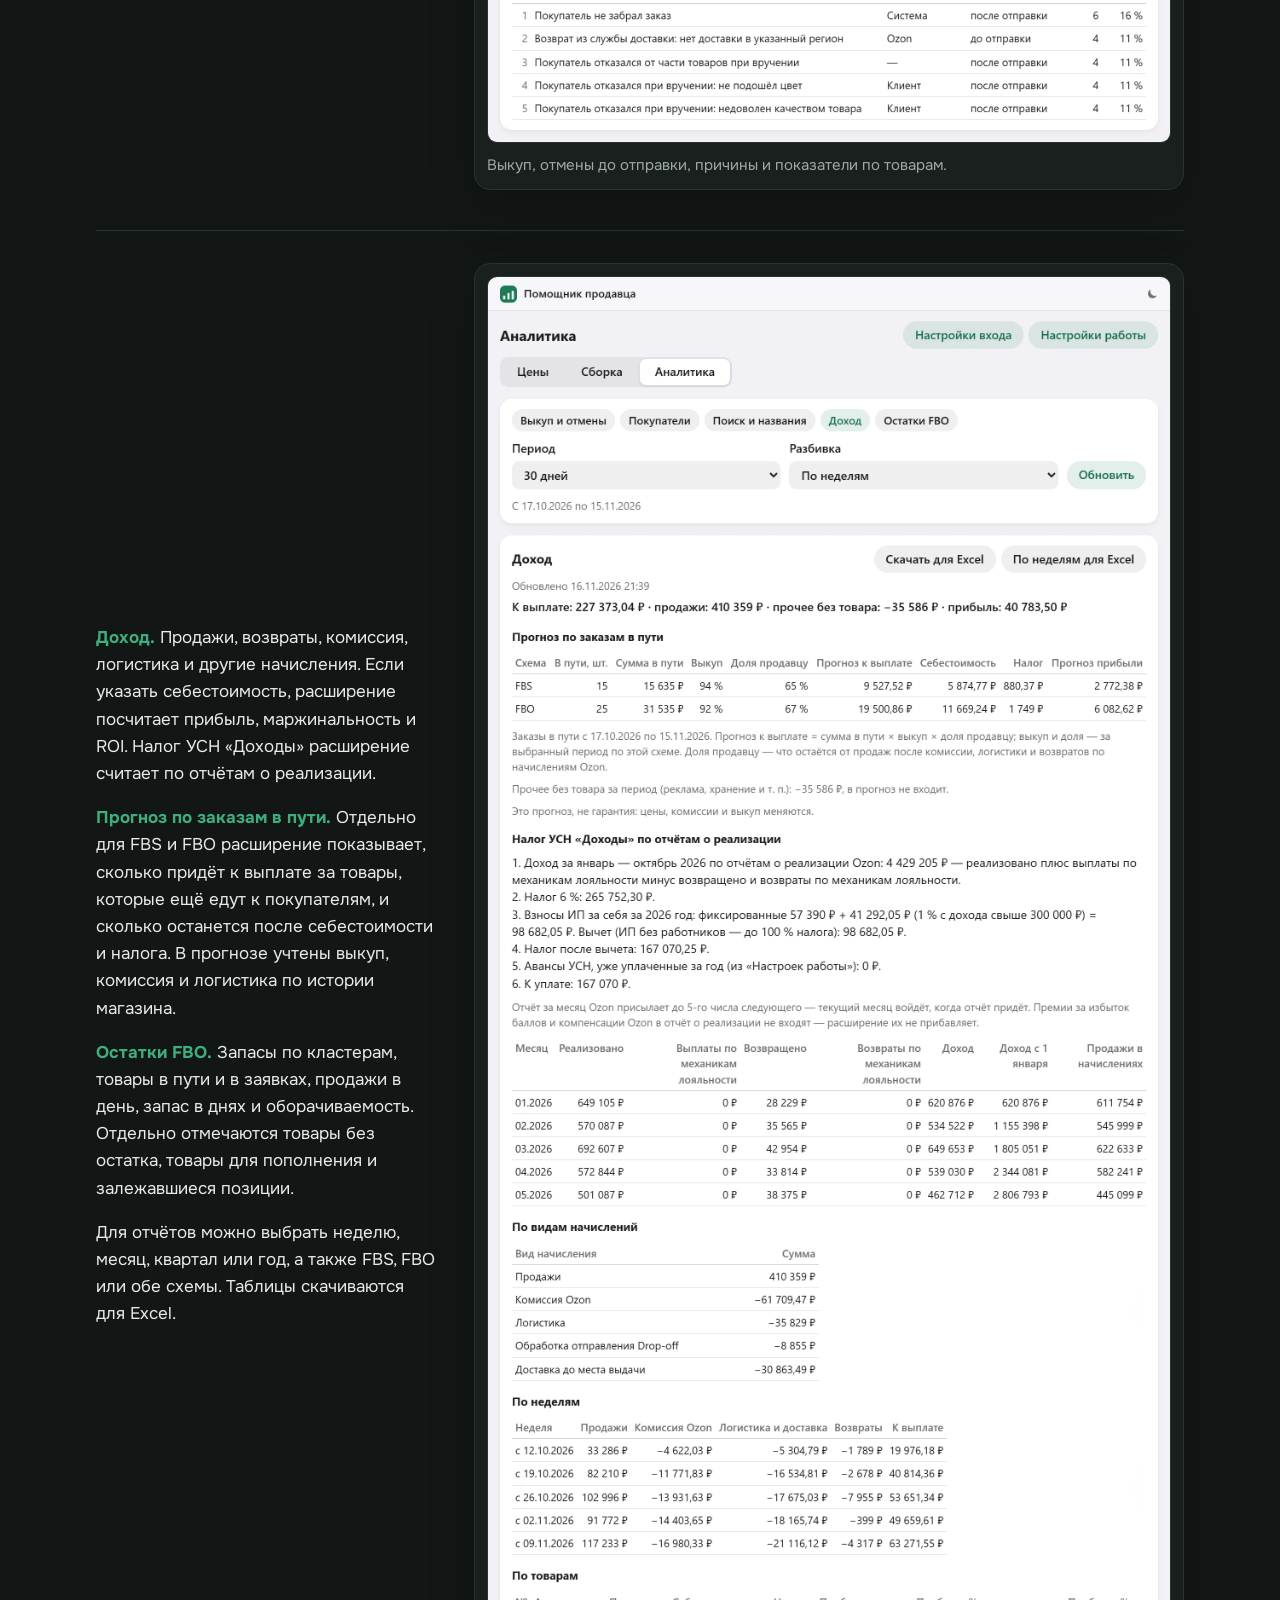
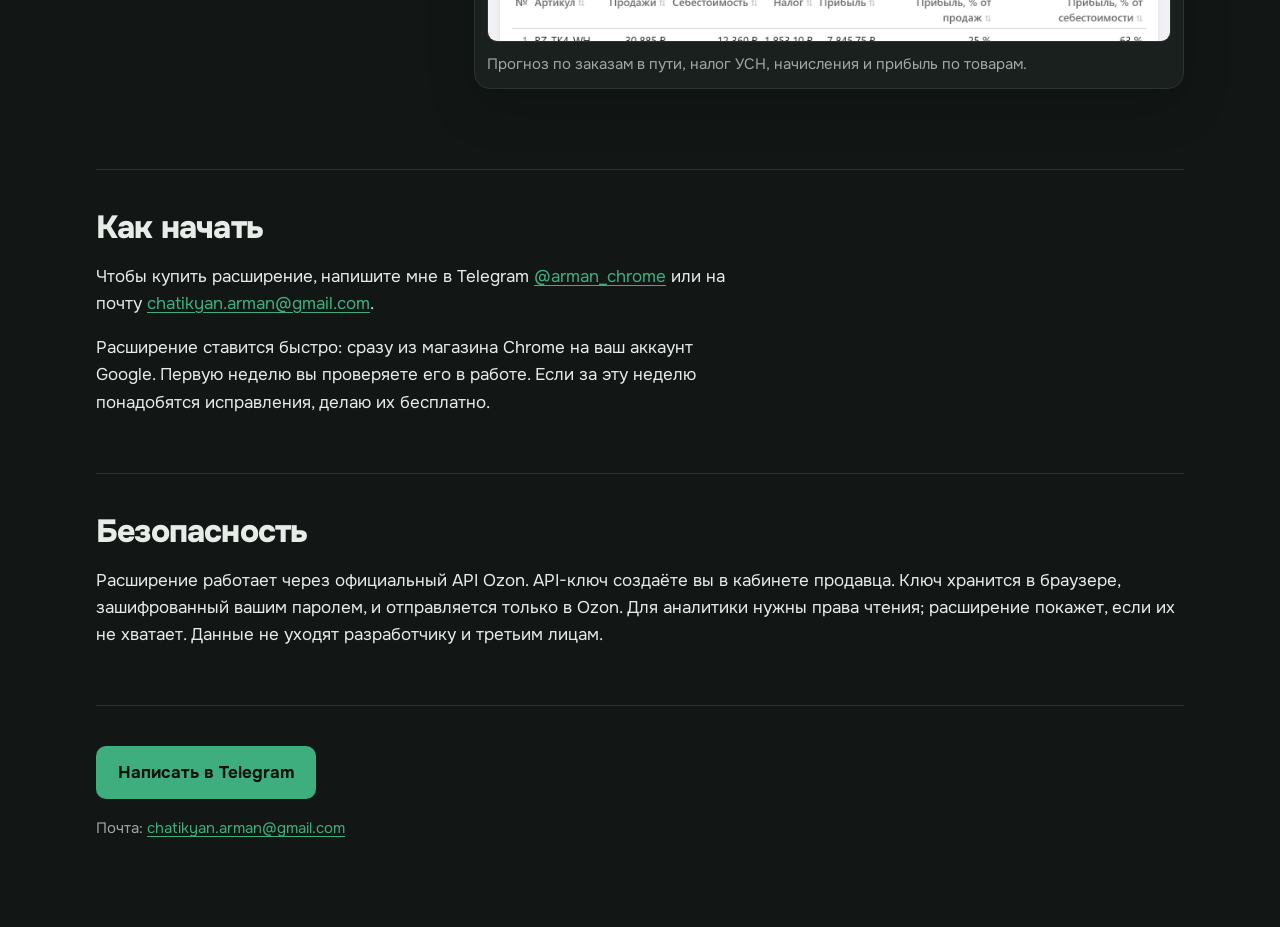
==== commit 5c49d267: "Как начать: установка из магазина Chrome на аккаунт Google и неделя проверки с бесплатными исправлен" ====
--- a/index.html
+++ b/index.html
@@ -126,6 +126,7 @@
 <section aria-labelledby="start">
   <h2 id="start">Как начать</h2>
       <p class="text">Чтобы купить расширение, напишите мне в Telegram <a href="https://t.me/arman_chrome" target="_blank" rel="noopener">@arman_chrome</a> или на почту <a href="mailto:chatikyan.arman@gmail.com">chatikyan.arman@gmail.com</a>.</p>
+      <p class="text">Расширение ставится быстро: сразу из магазина Chrome на ваш аккаунт Google. Первую неделю вы проверяете его в работе. Если за эту неделю понадобятся исправления, делаю их бесплатно.</p>
 </section>
 
 <section aria-labelledby="security">
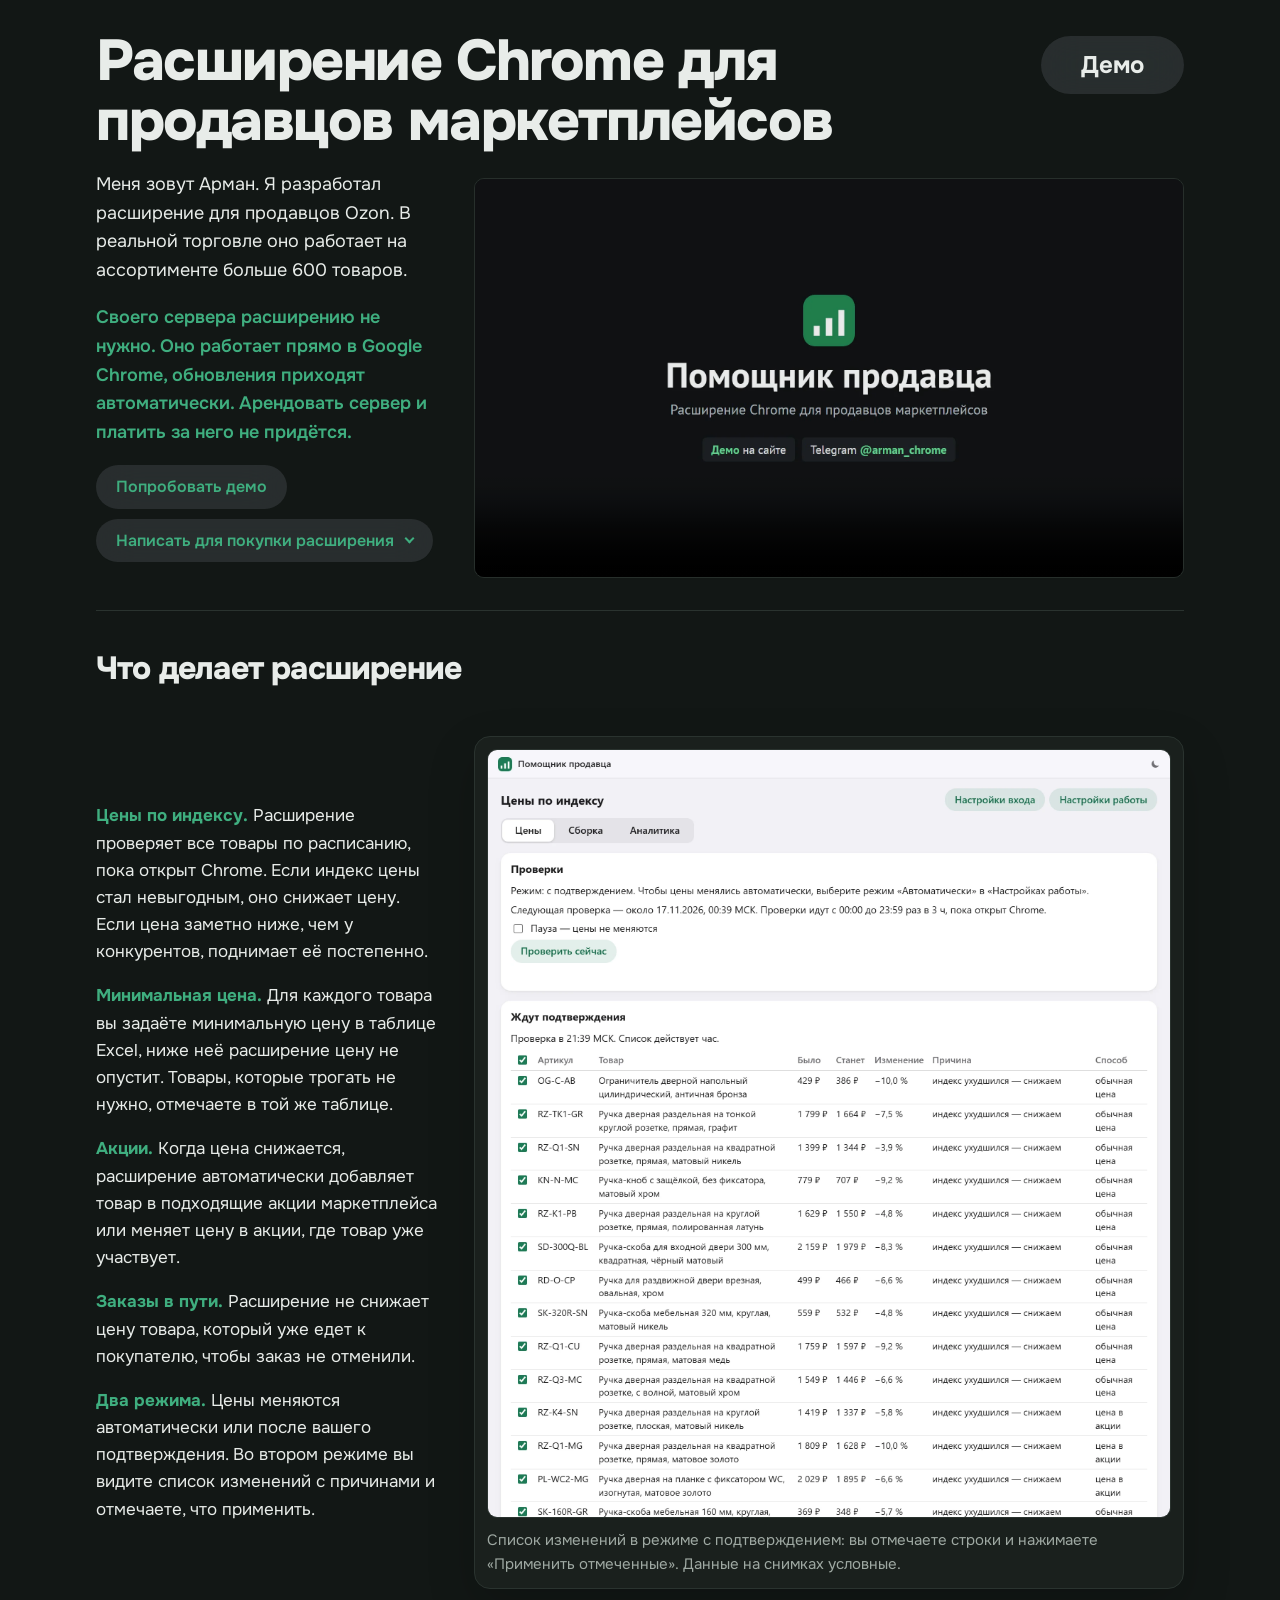
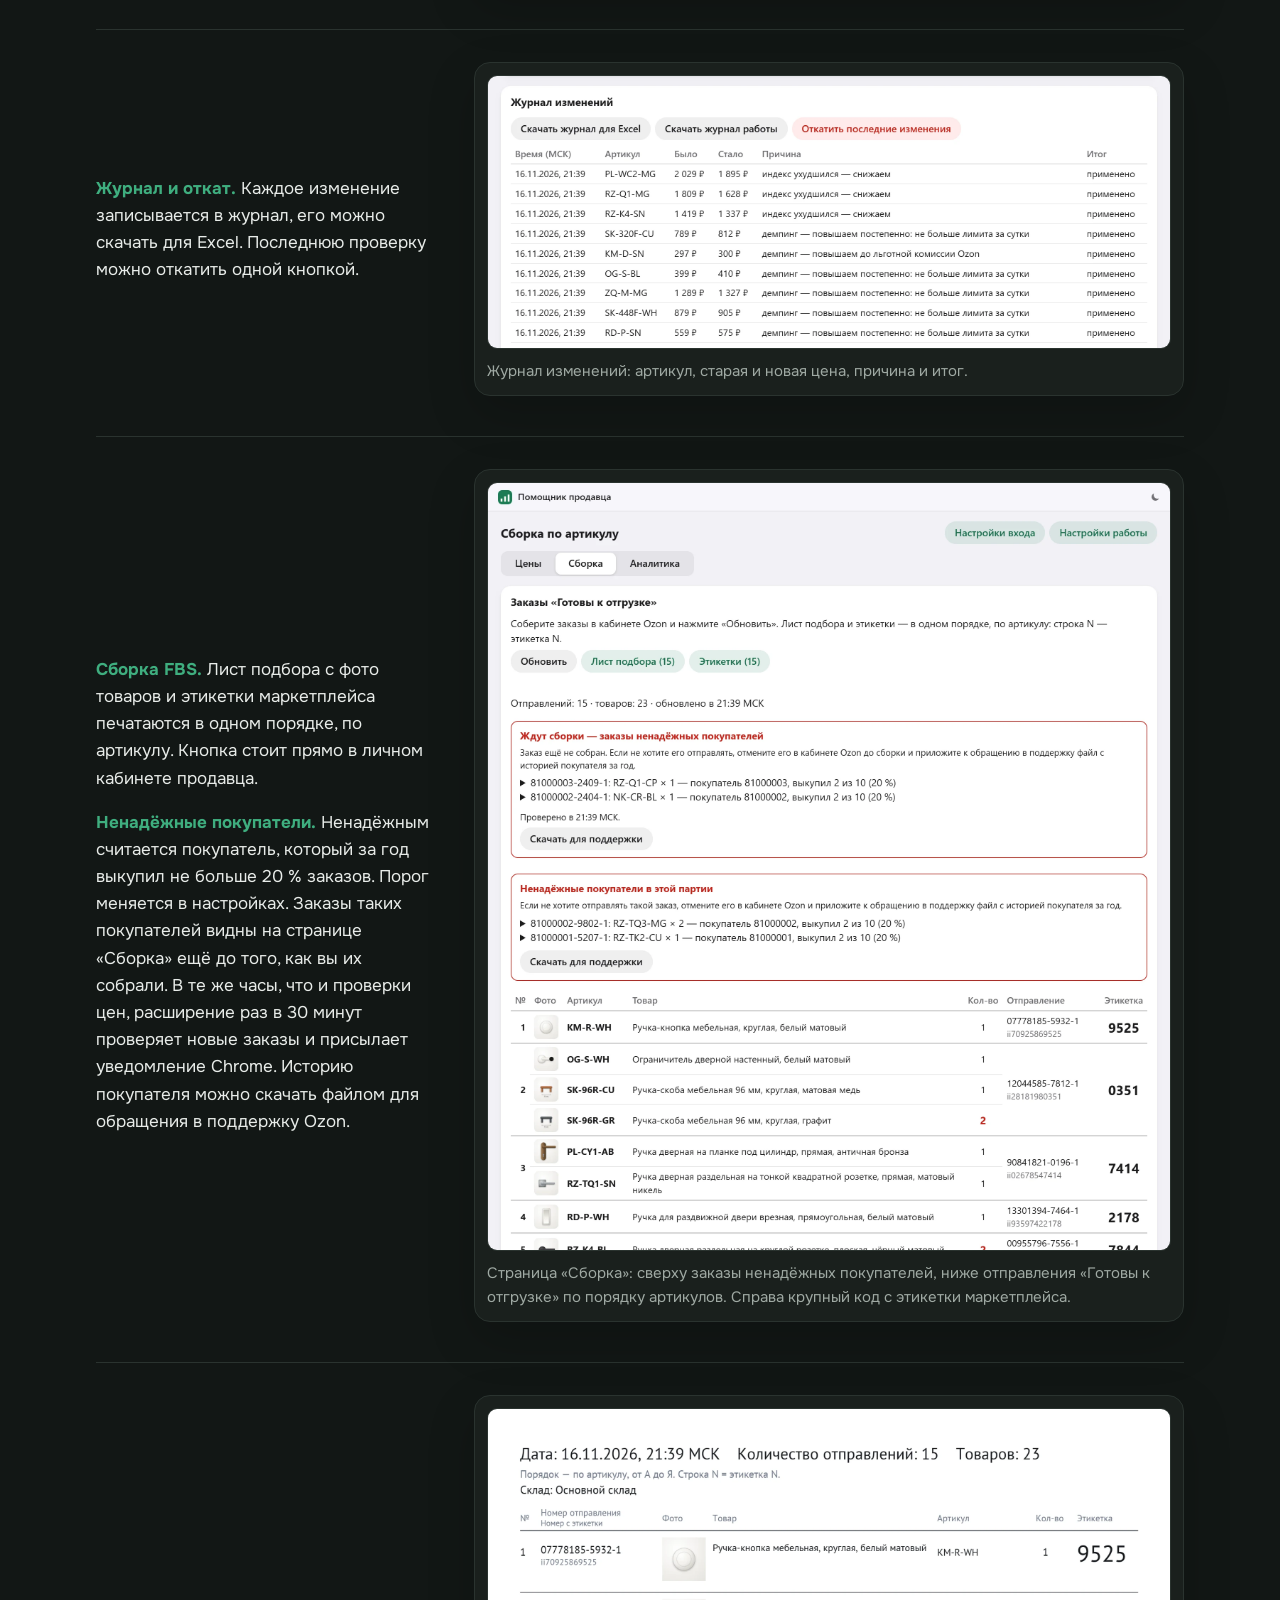
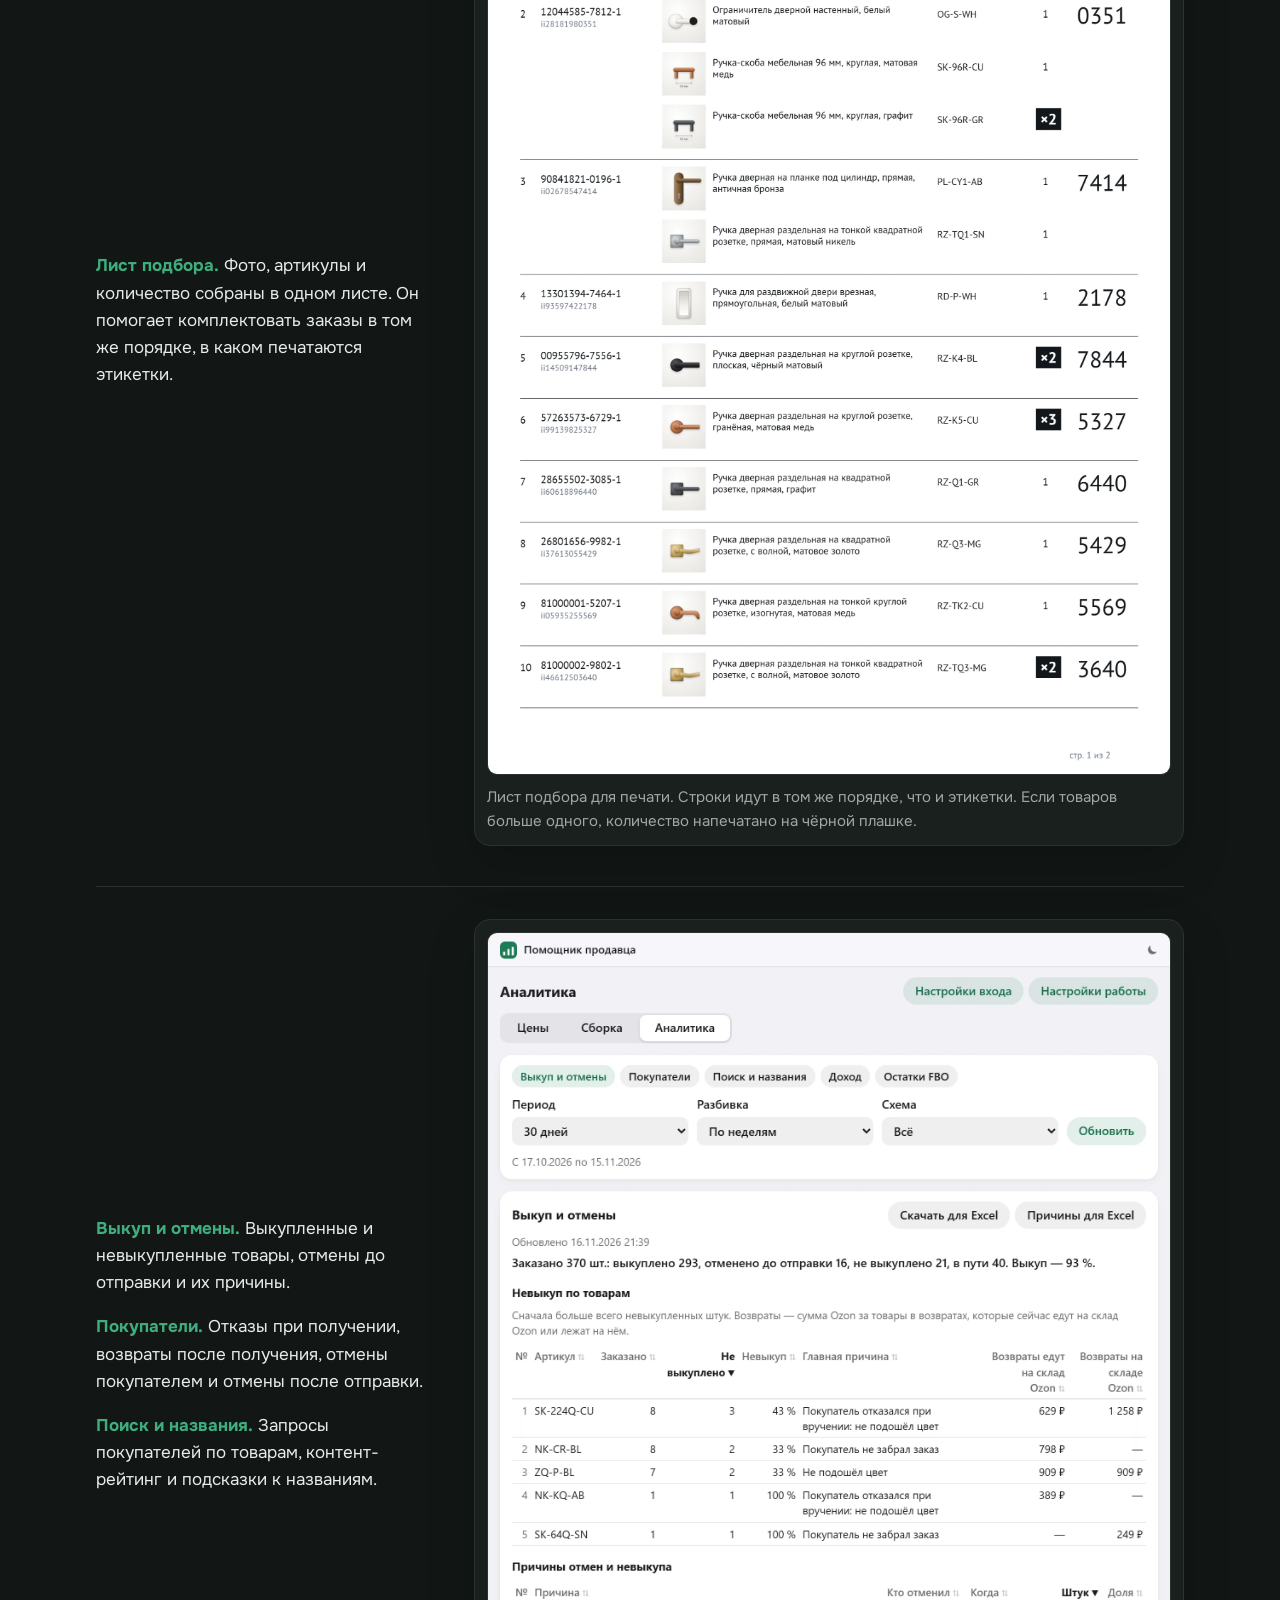
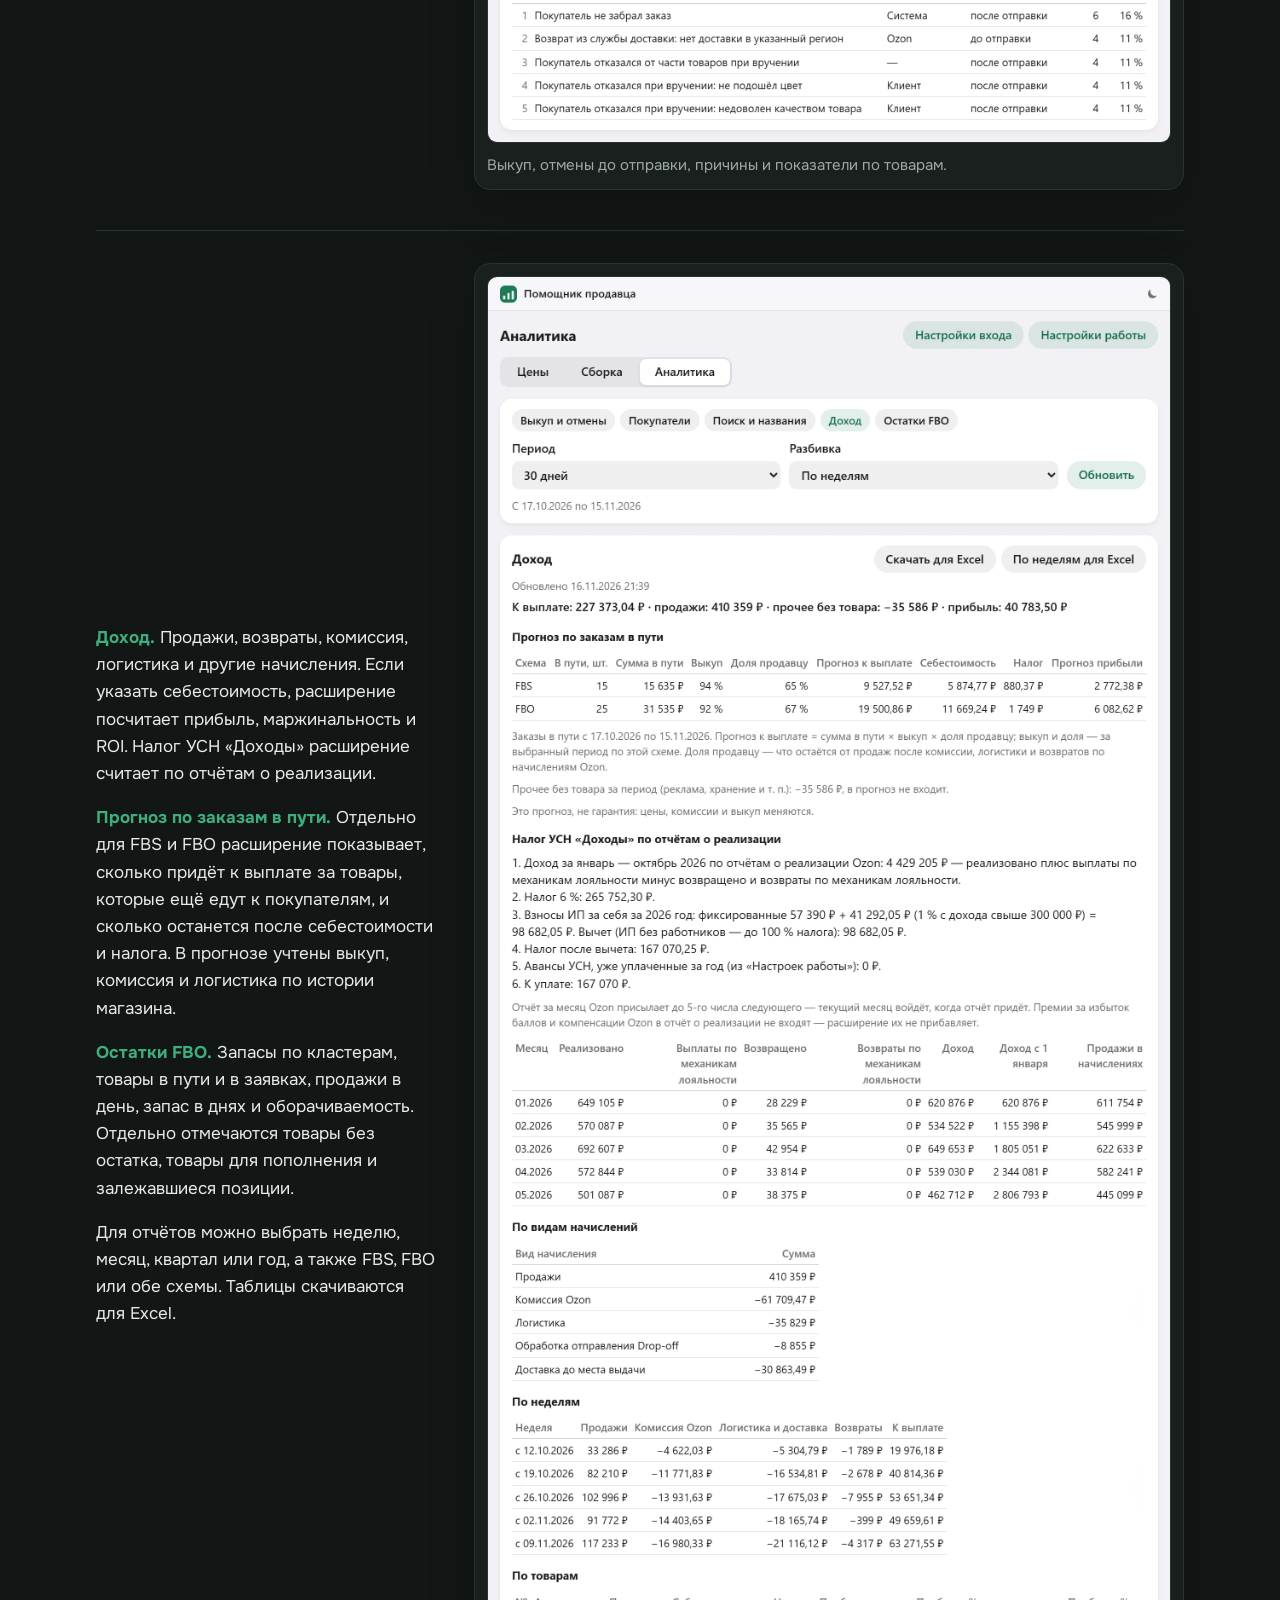
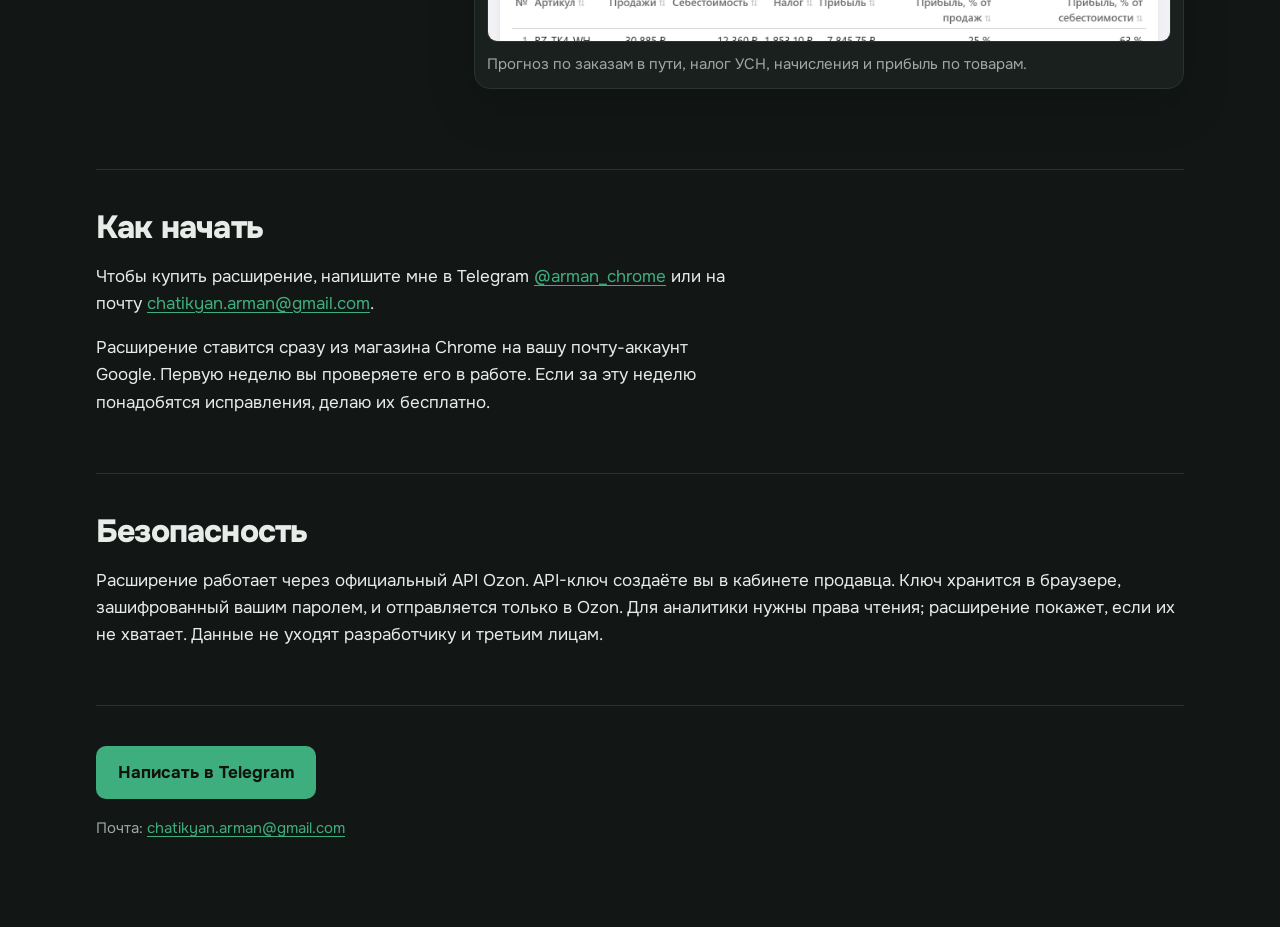
==== commit b99a2112: "Как начать: расширение ставится сразу из магазина Chrome на почту-аккаунт Google" ====
--- a/index.html
+++ b/index.html
@@ -126,7 +126,7 @@
 <section aria-labelledby="start">
   <h2 id="start">Как начать</h2>
       <p class="text">Чтобы купить расширение, напишите мне в Telegram <a href="https://t.me/arman_chrome" target="_blank" rel="noopener">@arman_chrome</a> или на почту <a href="mailto:chatikyan.arman@gmail.com">chatikyan.arman@gmail.com</a>.</p>
-      <p class="text">Расширение ставится быстро: сразу из магазина Chrome на ваш аккаунт Google. Первую неделю вы проверяете его в работе. Если за эту неделю понадобятся исправления, делаю их бесплатно.</p>
+      <p class="text">Расширение ставится сразу из магазина Chrome на вашу почту-аккаунт Google. Первую неделю вы проверяете его в работе. Если за эту неделю понадобятся исправления, делаю их бесплатно.</p>
 </section>
 
 <section aria-labelledby="security">
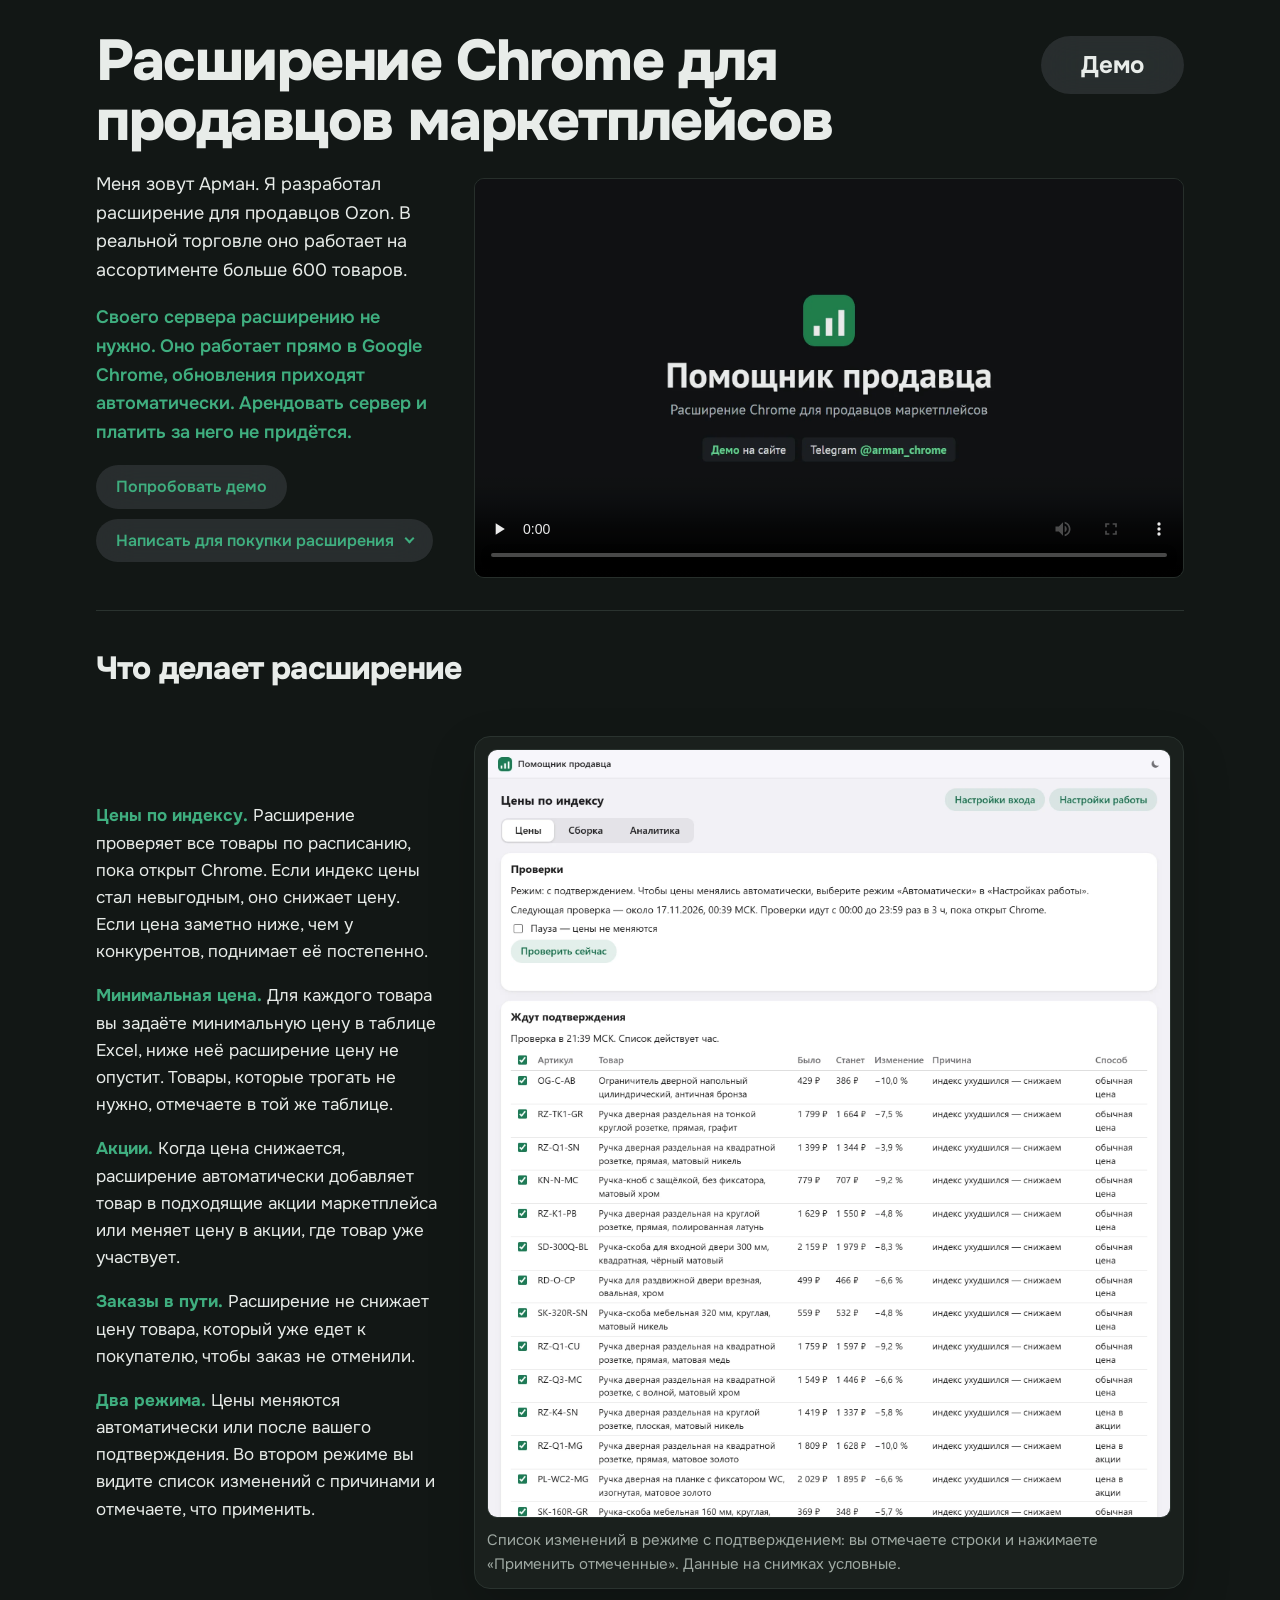
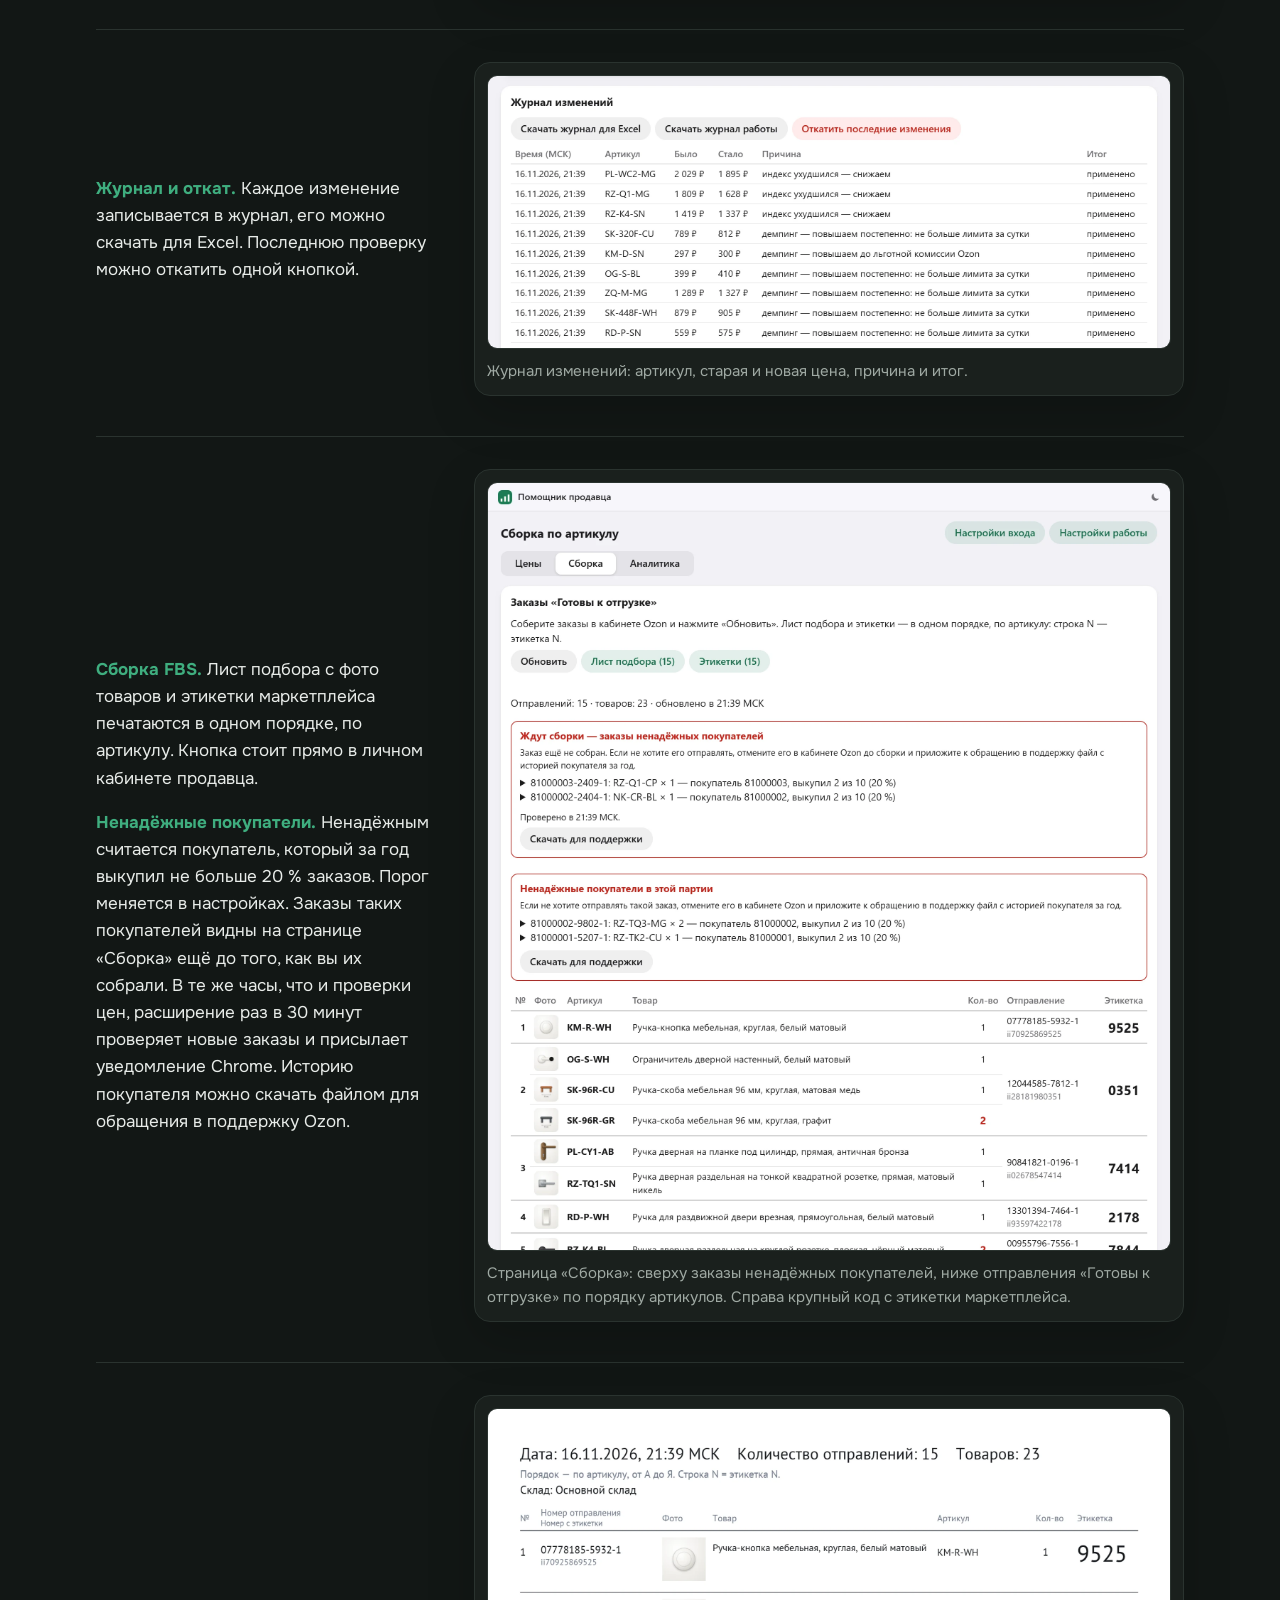
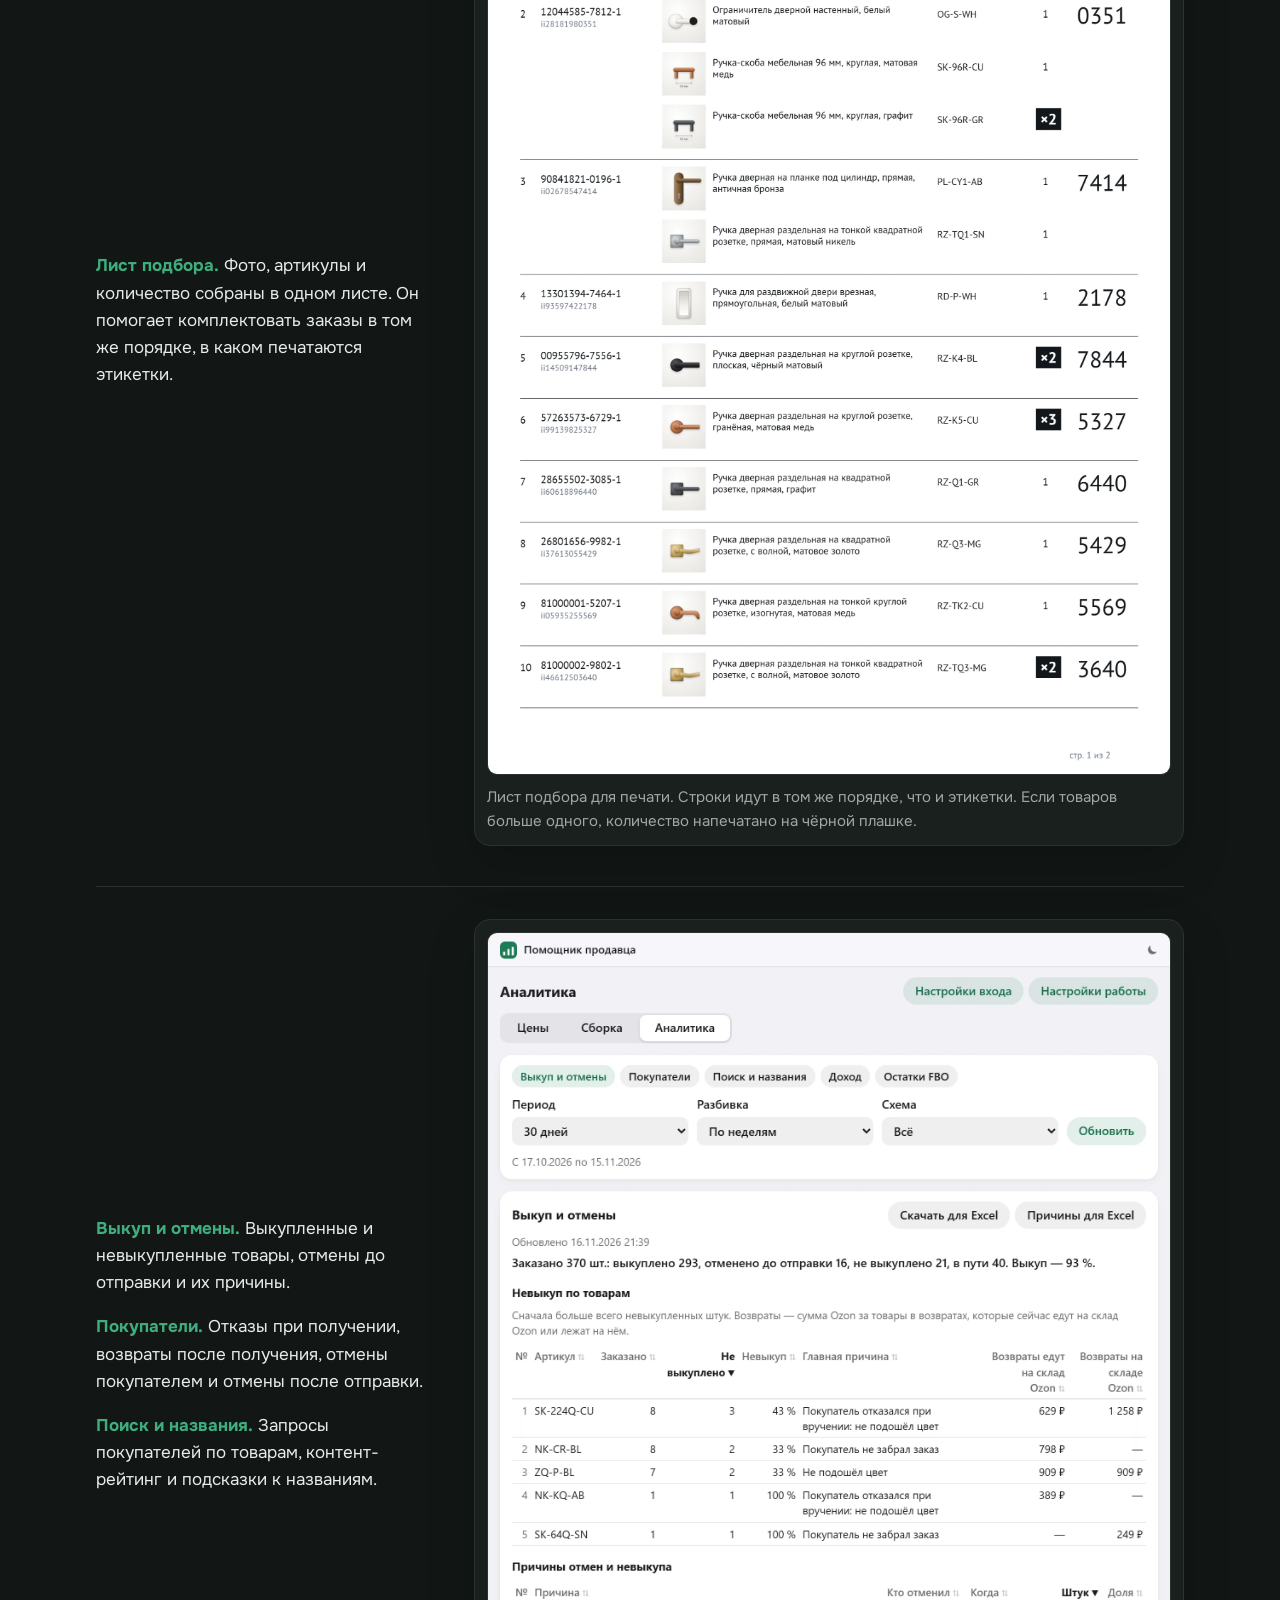
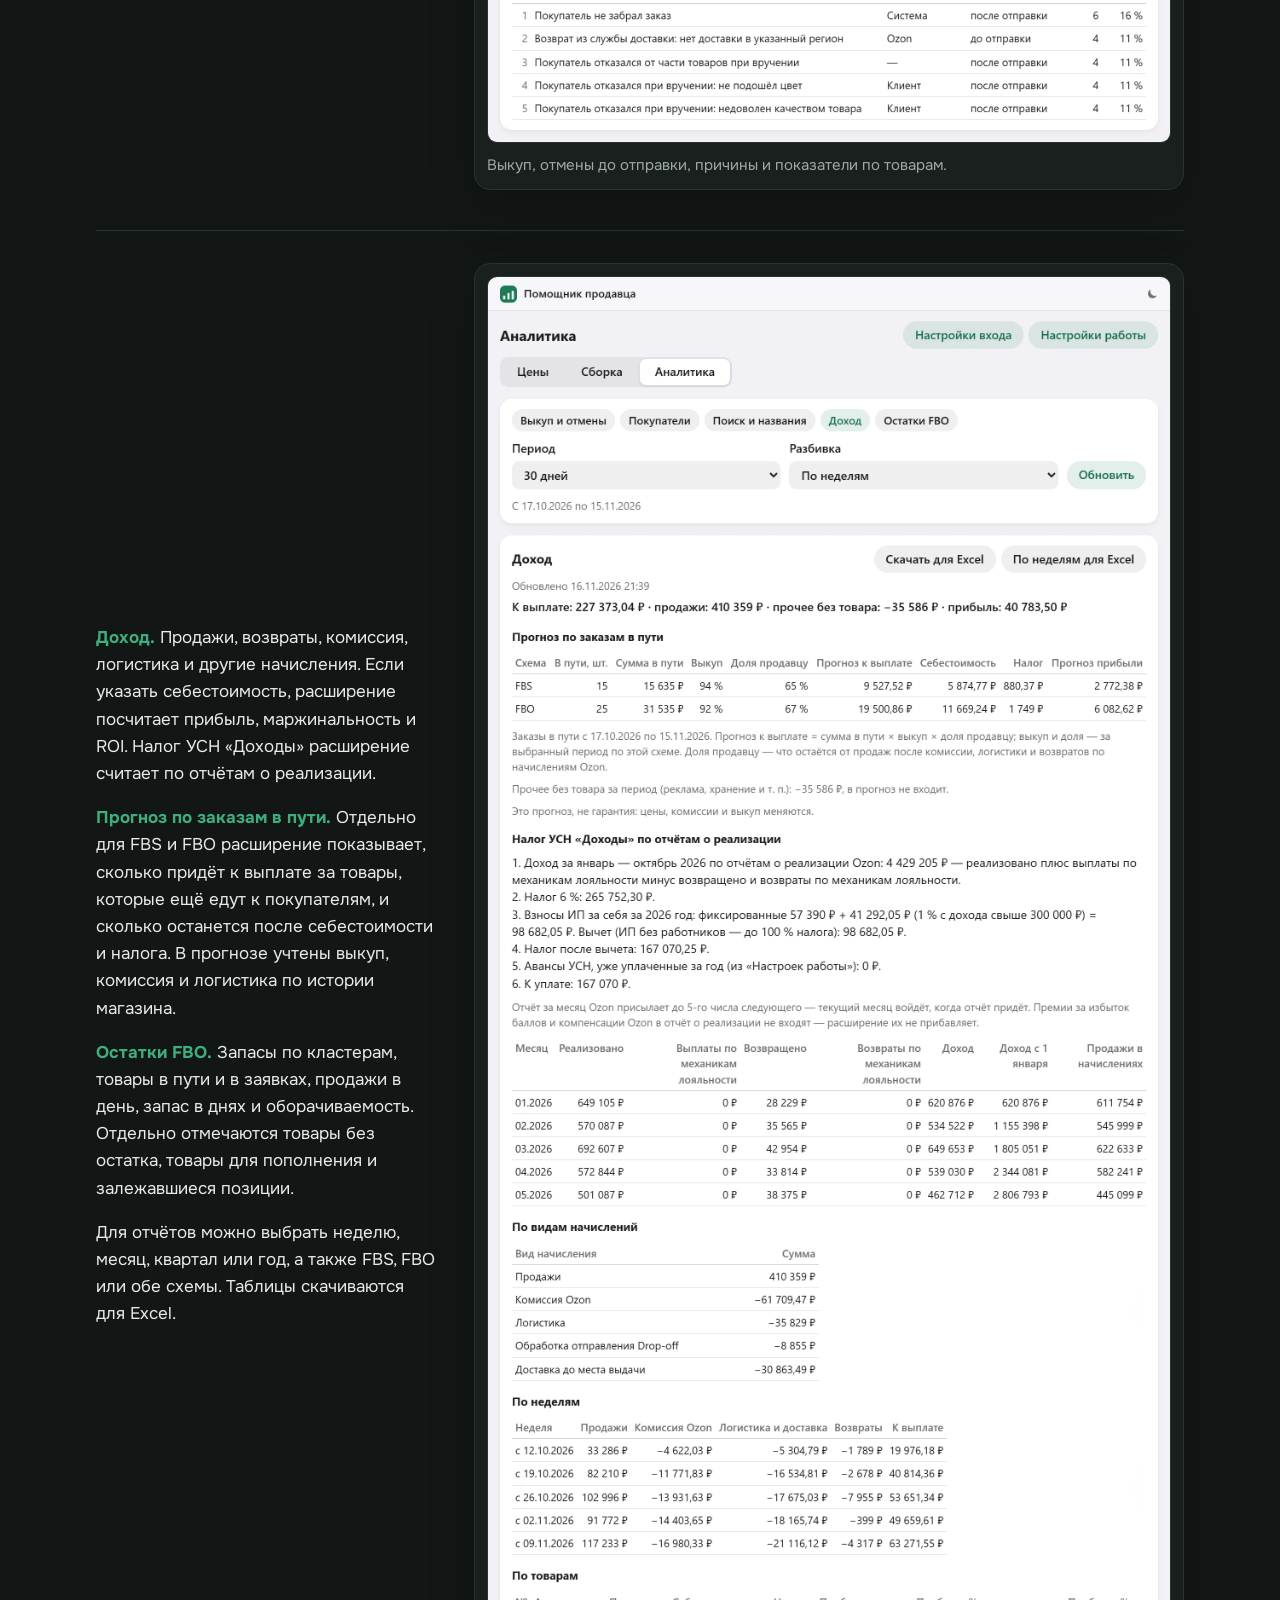
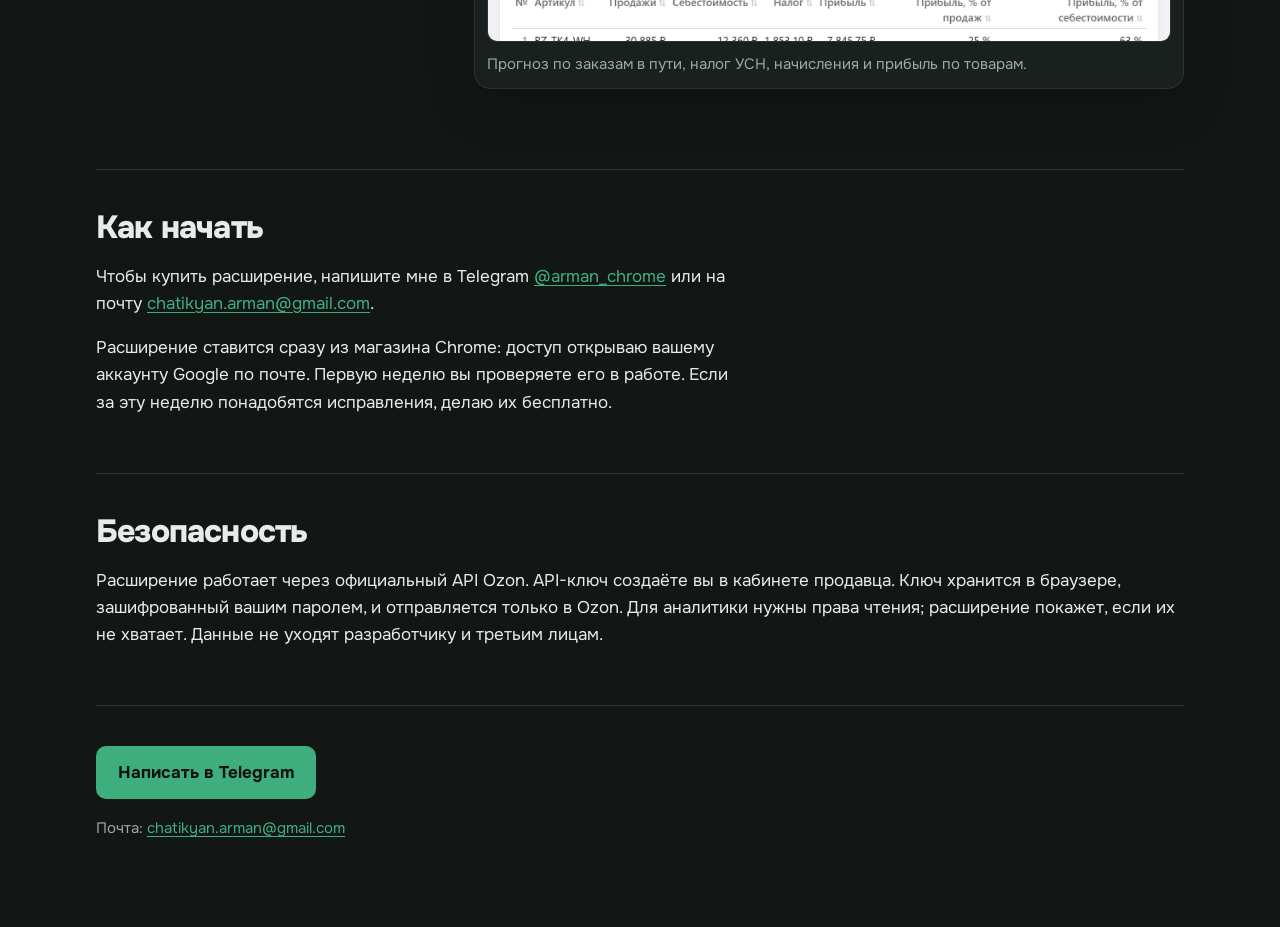
==== commit 40b5bf84: "Как начать: доступ открываю аккаунту Google покупателя по почте" ====
--- a/index.html
+++ b/index.html
@@ -126,7 +126,7 @@
 <section aria-labelledby="start">
   <h2 id="start">Как начать</h2>
       <p class="text">Чтобы купить расширение, напишите мне в Telegram <a href="https://t.me/arman_chrome" target="_blank" rel="noopener">@arman_chrome</a> или на почту <a href="mailto:chatikyan.arman@gmail.com">chatikyan.arman@gmail.com</a>.</p>
-      <p class="text">Расширение ставится сразу из магазина Chrome на вашу почту-аккаунт Google. Первую неделю вы проверяете его в работе. Если за эту неделю понадобятся исправления, делаю их бесплатно.</p>
+      <p class="text">Расширение ставится сразу из магазина Chrome: доступ открываю вашему аккаунту Google по почте. Первую неделю вы проверяете его в работе. Если за эту неделю понадобятся исправления, делаю их бесплатно.</p>
 </section>
 
 <section aria-labelledby="security">
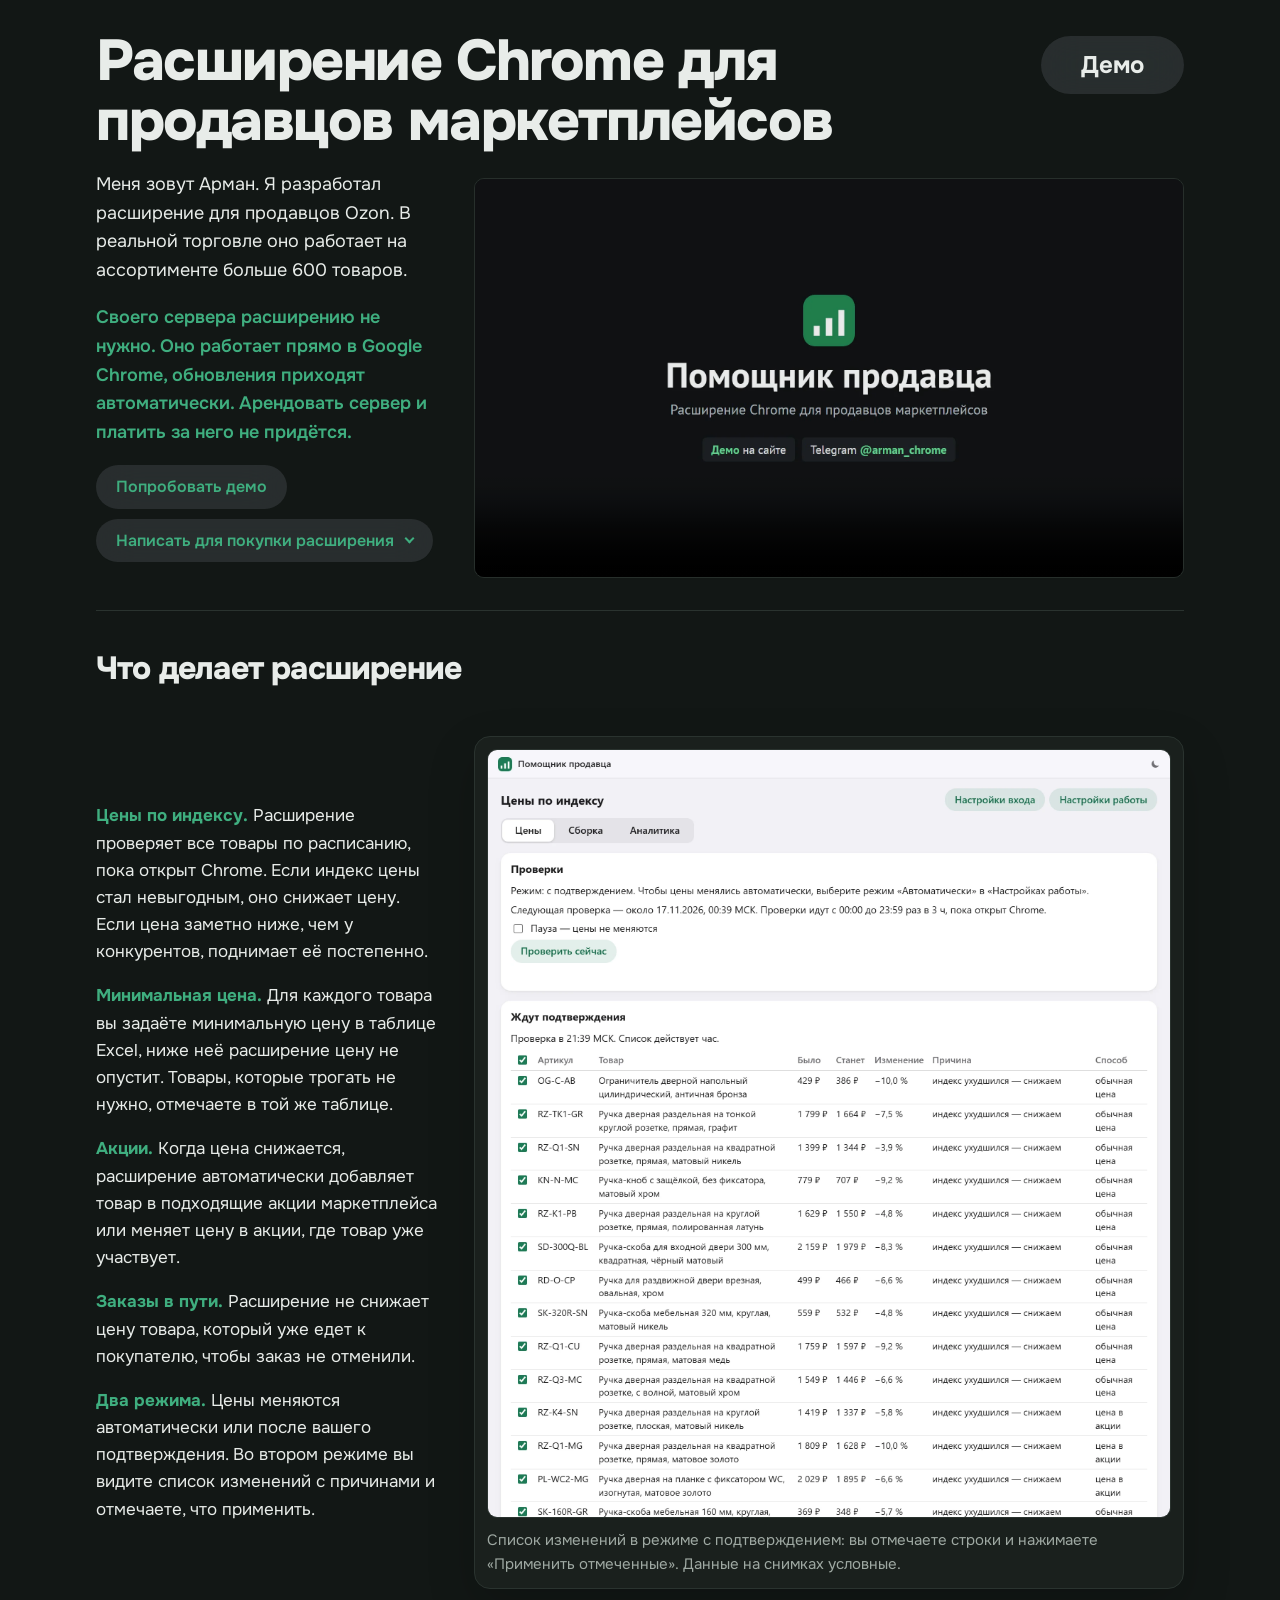
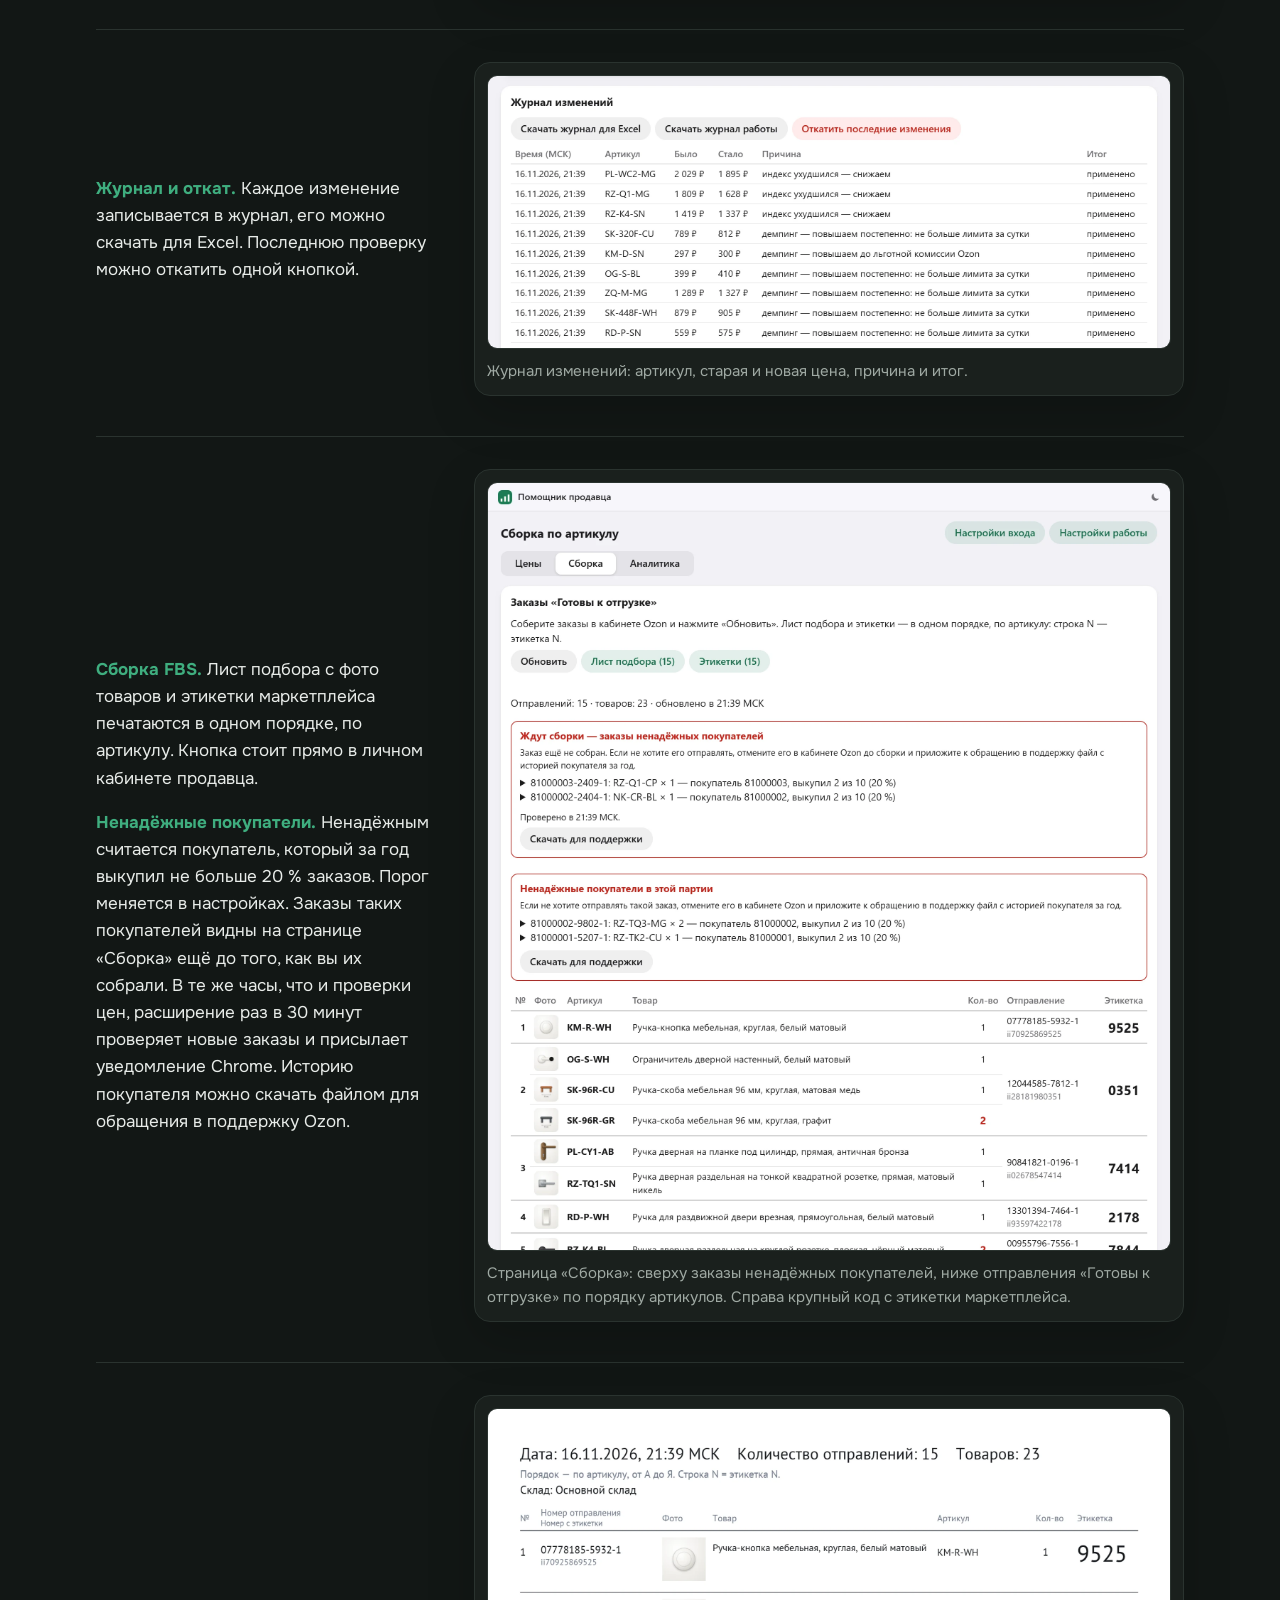
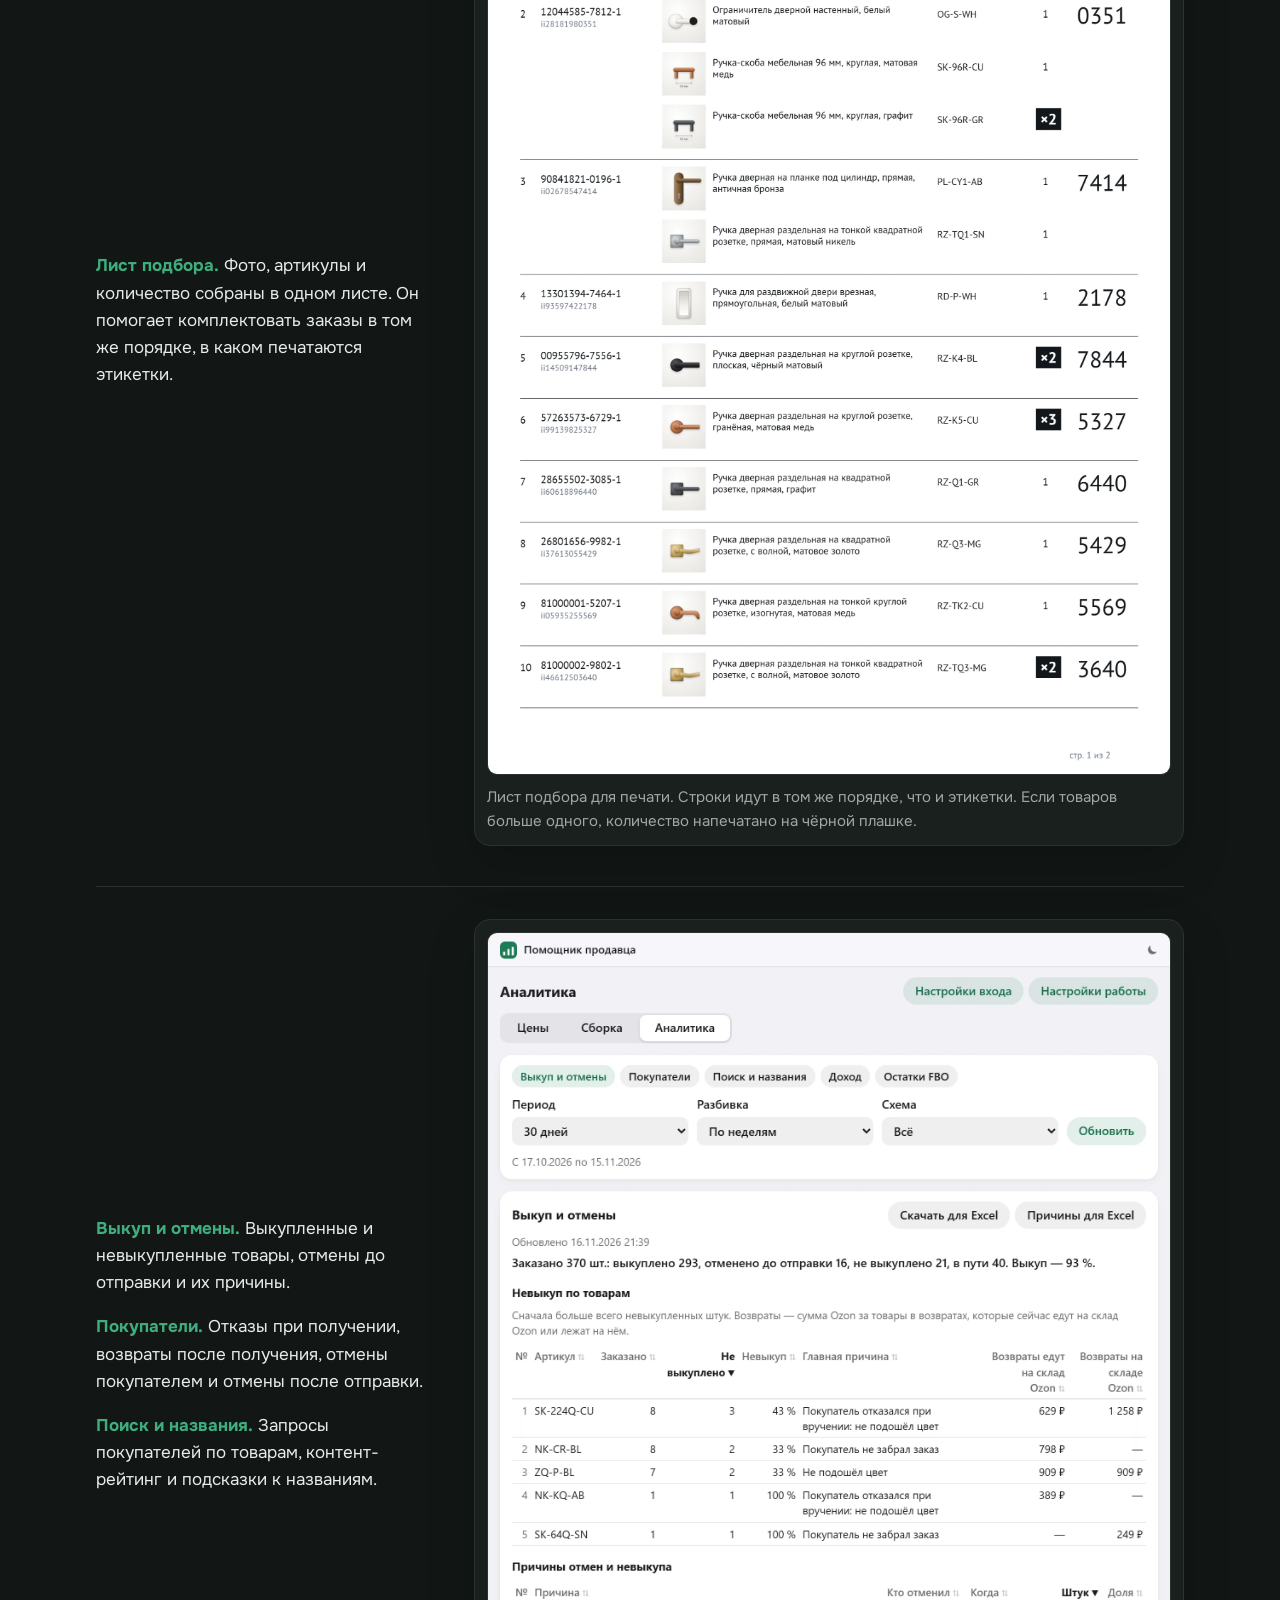
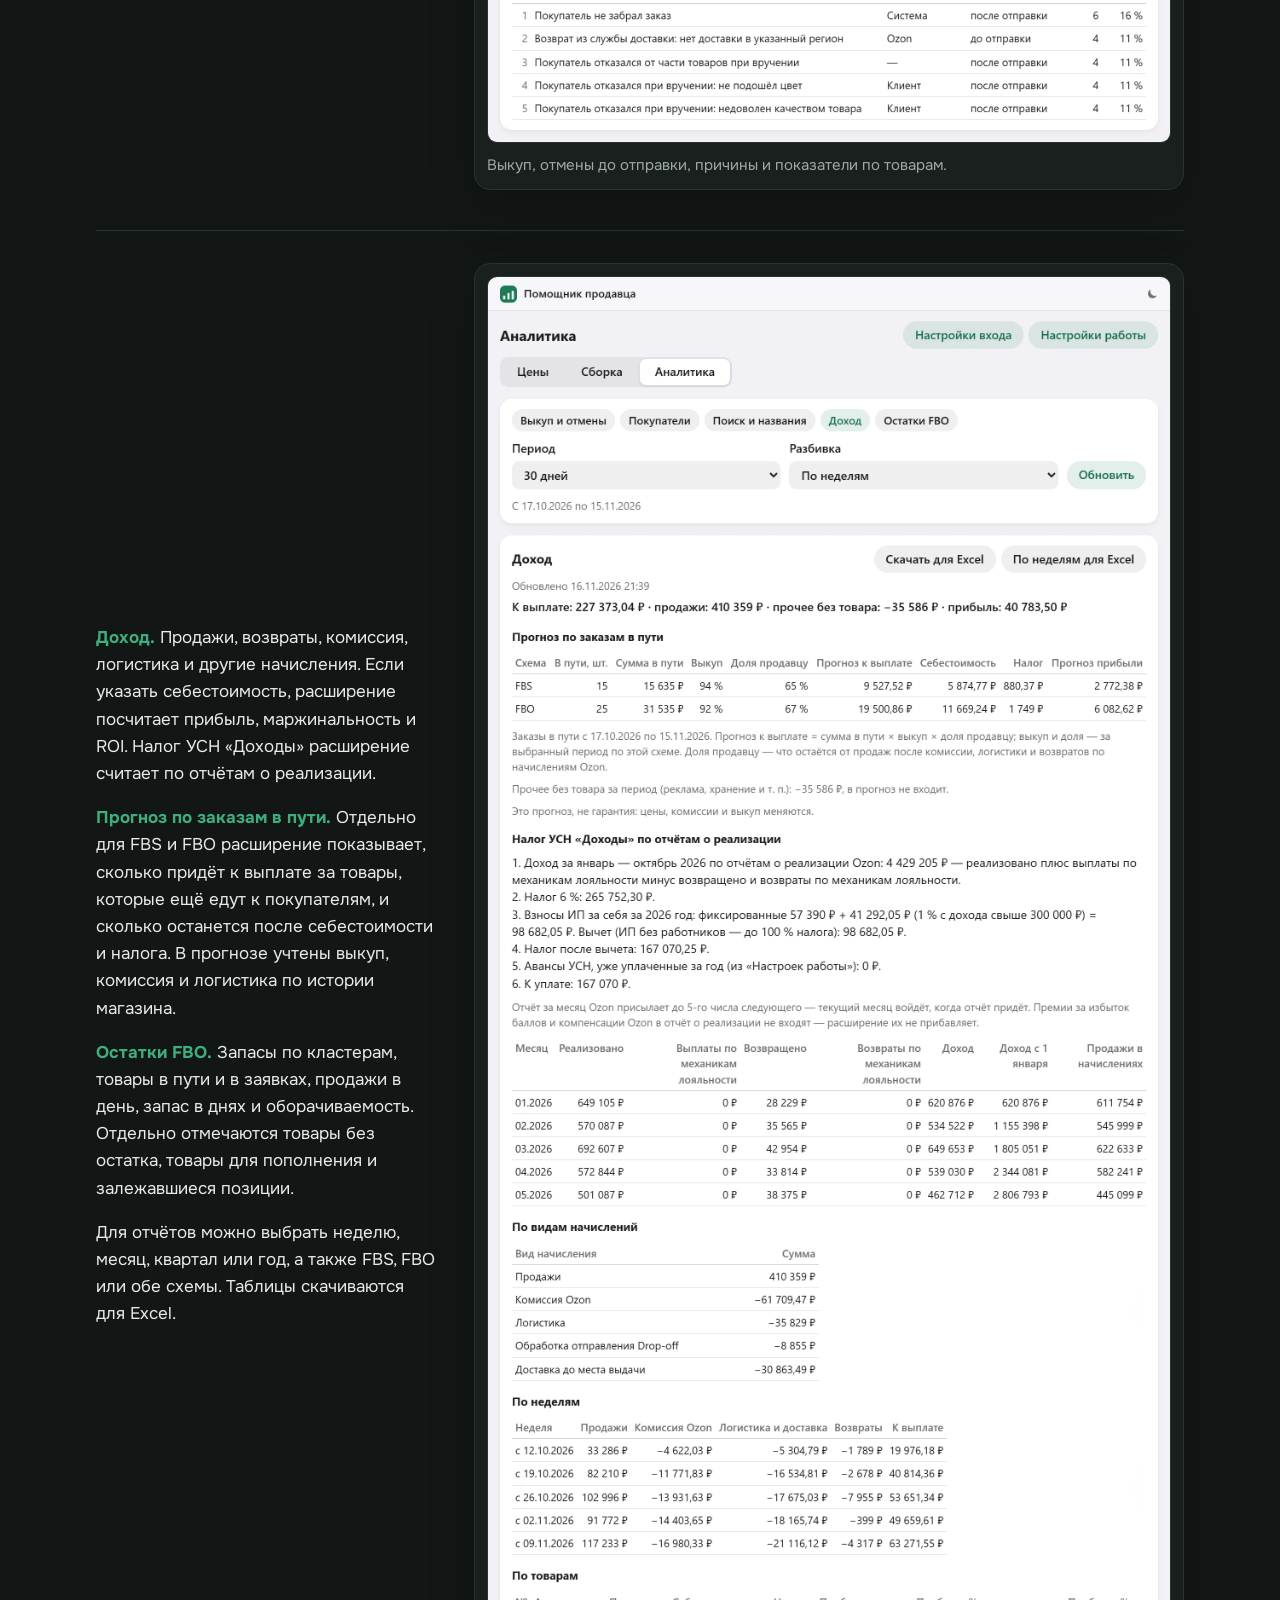
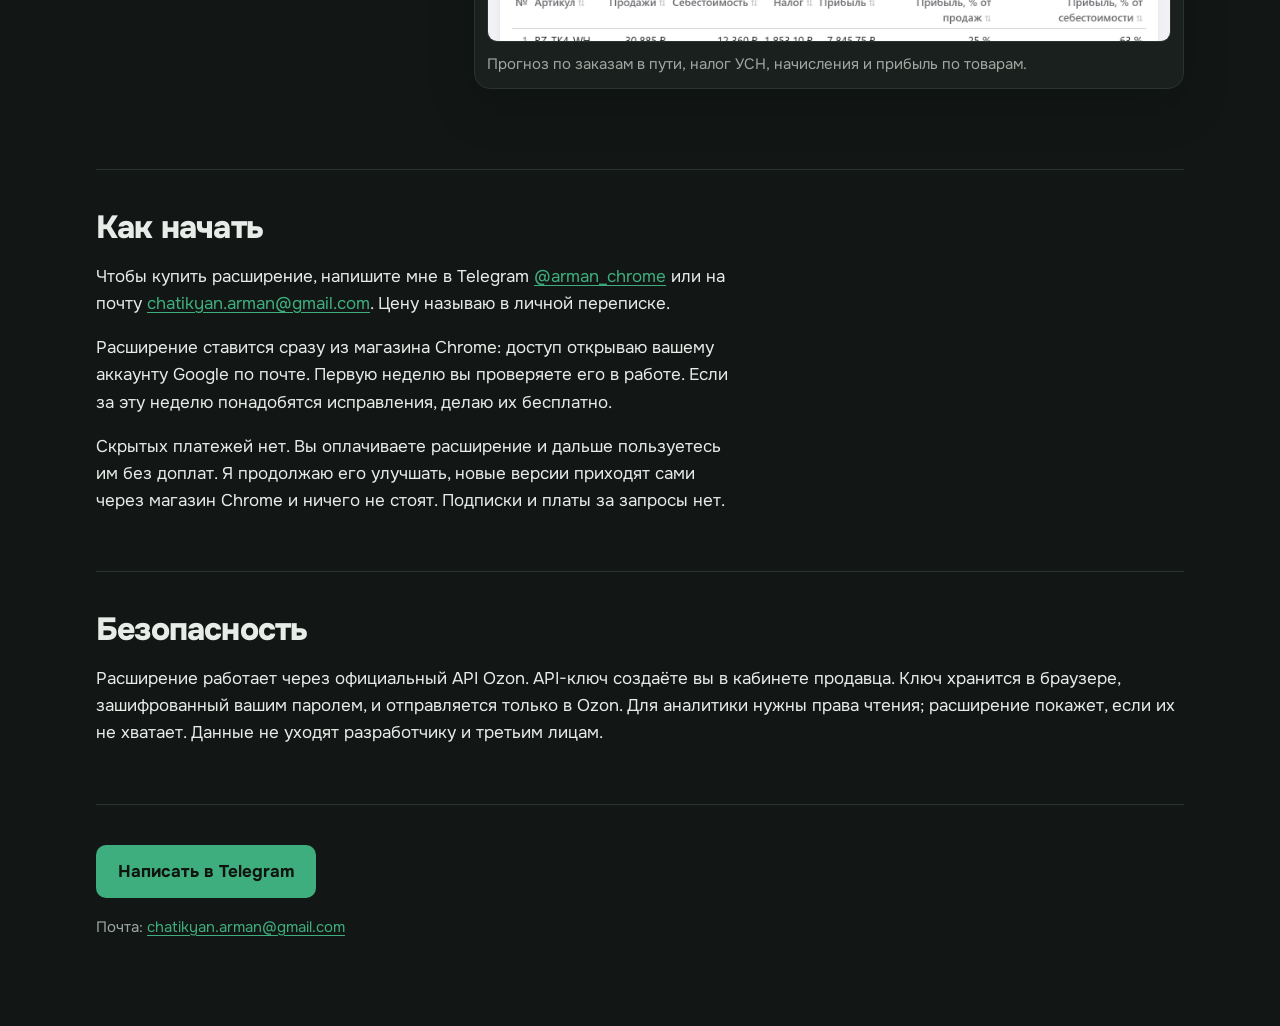
==== commit 58abd4d7: "Как начать: цену называю в личной переписке, скрытых платежей нет" ====
--- a/index.html
+++ b/index.html
@@ -125,8 +125,9 @@
 
 <section aria-labelledby="start">
   <h2 id="start">Как начать</h2>
-      <p class="text">Чтобы купить расширение, напишите мне в Telegram <a href="https://t.me/arman_chrome" target="_blank" rel="noopener">@arman_chrome</a> или на почту <a href="mailto:chatikyan.arman@gmail.com">chatikyan.arman@gmail.com</a>.</p>
+      <p class="text">Чтобы купить расширение, напишите мне в Telegram <a href="https://t.me/arman_chrome" target="_blank" rel="noopener">@arman_chrome</a> или на почту <a href="mailto:chatikyan.arman@gmail.com">chatikyan.arman@gmail.com</a>. Цену называю в личной переписке.</p>
       <p class="text">Расширение ставится сразу из магазина Chrome: доступ открываю вашему аккаунту Google по почте. Первую неделю вы проверяете его в работе. Если за эту неделю понадобятся исправления, делаю их бесплатно.</p>
+      <p class="text">Скрытых платежей нет. Вы оплачиваете расширение и дальше пользуетесь им без доплат. Я продолжаю его улучшать, новые версии приходят сами через магазин Chrome и ничего не стоят. Подписки и платы за запросы нет.</p>
 </section>
 
 <section aria-labelledby="security">
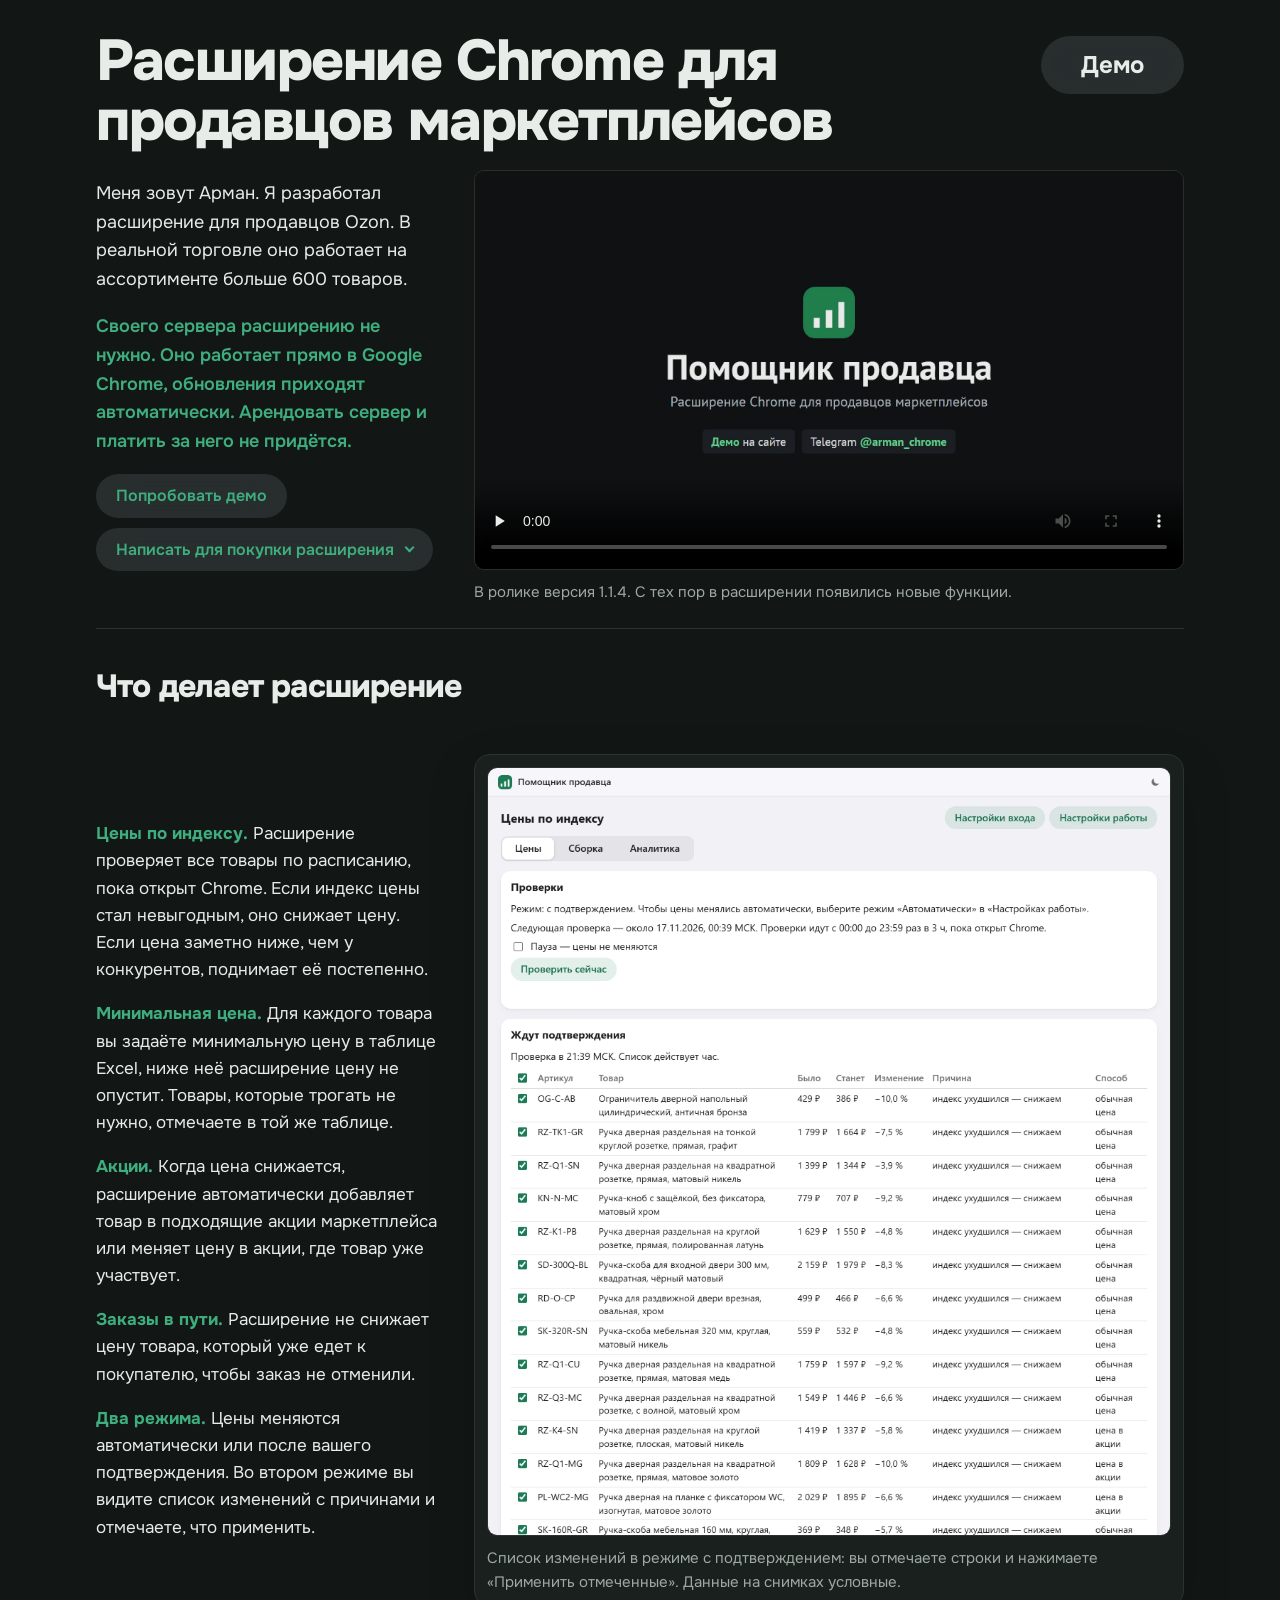
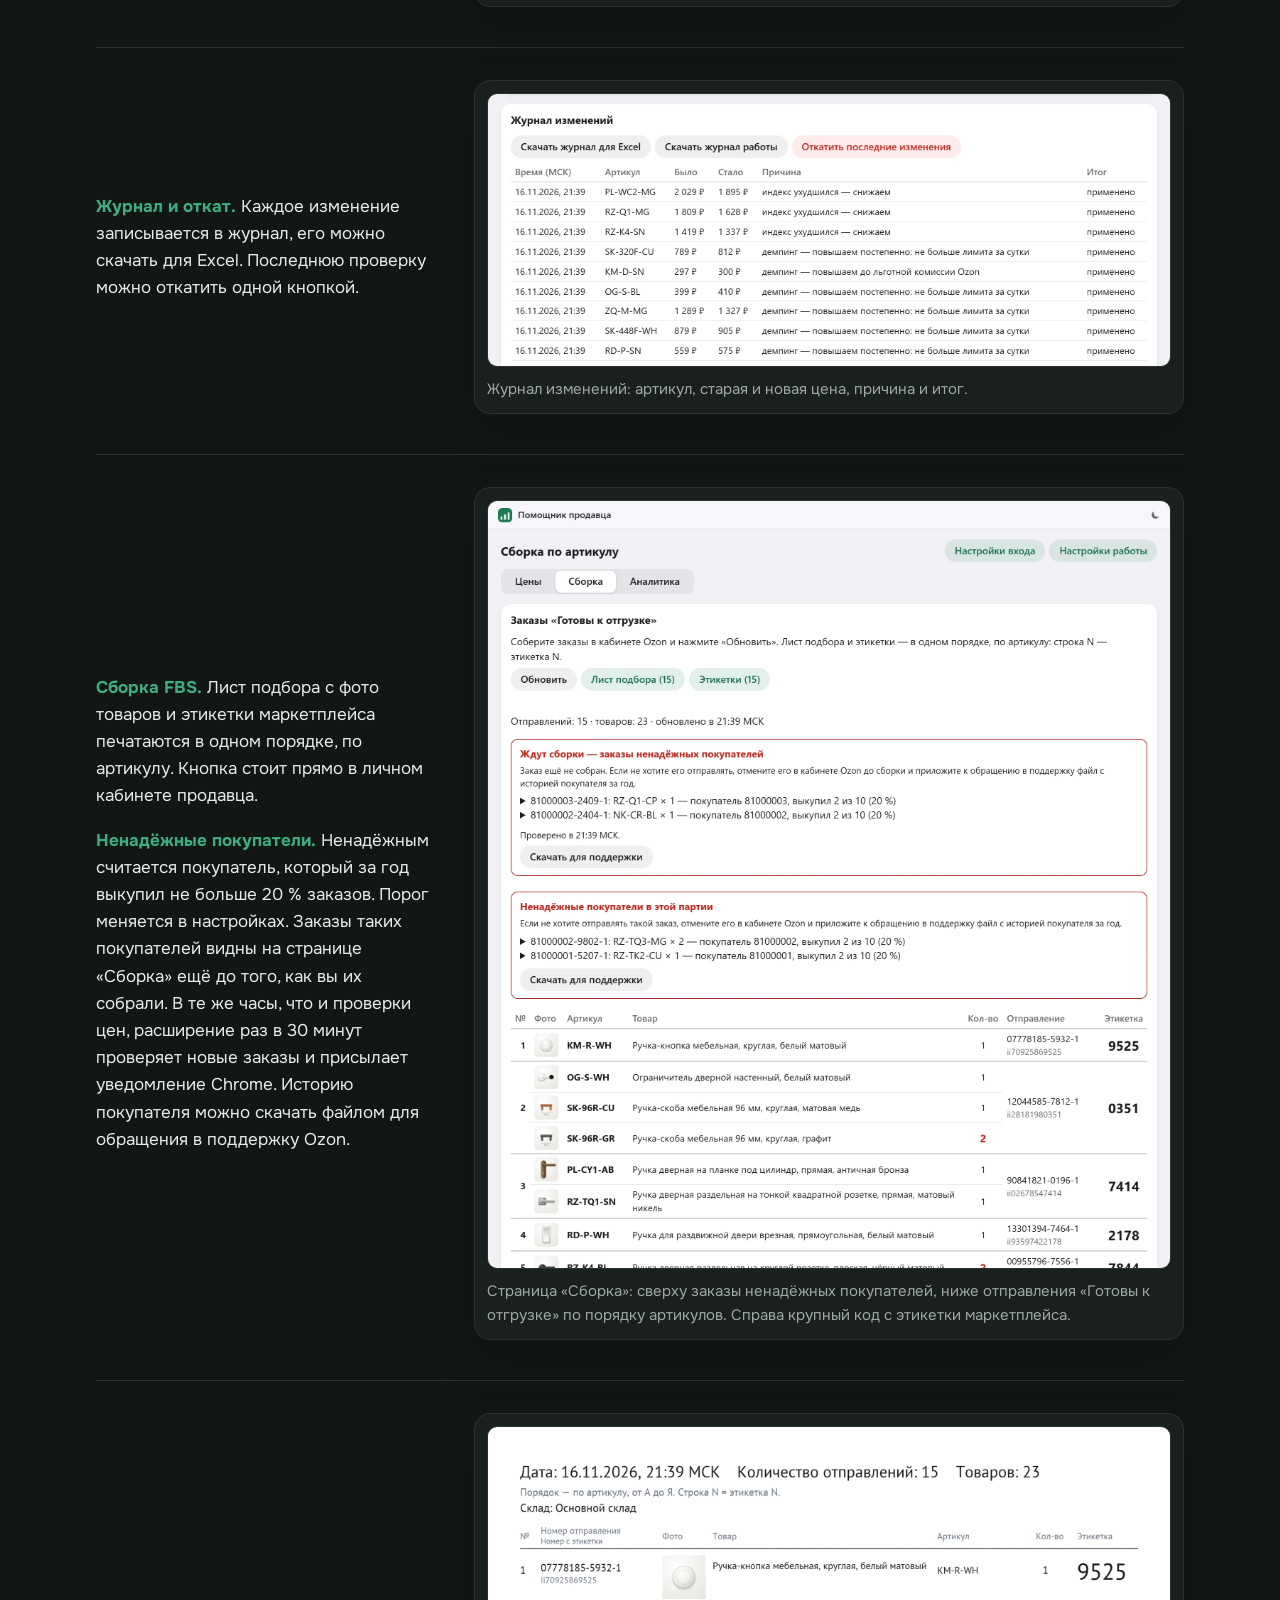
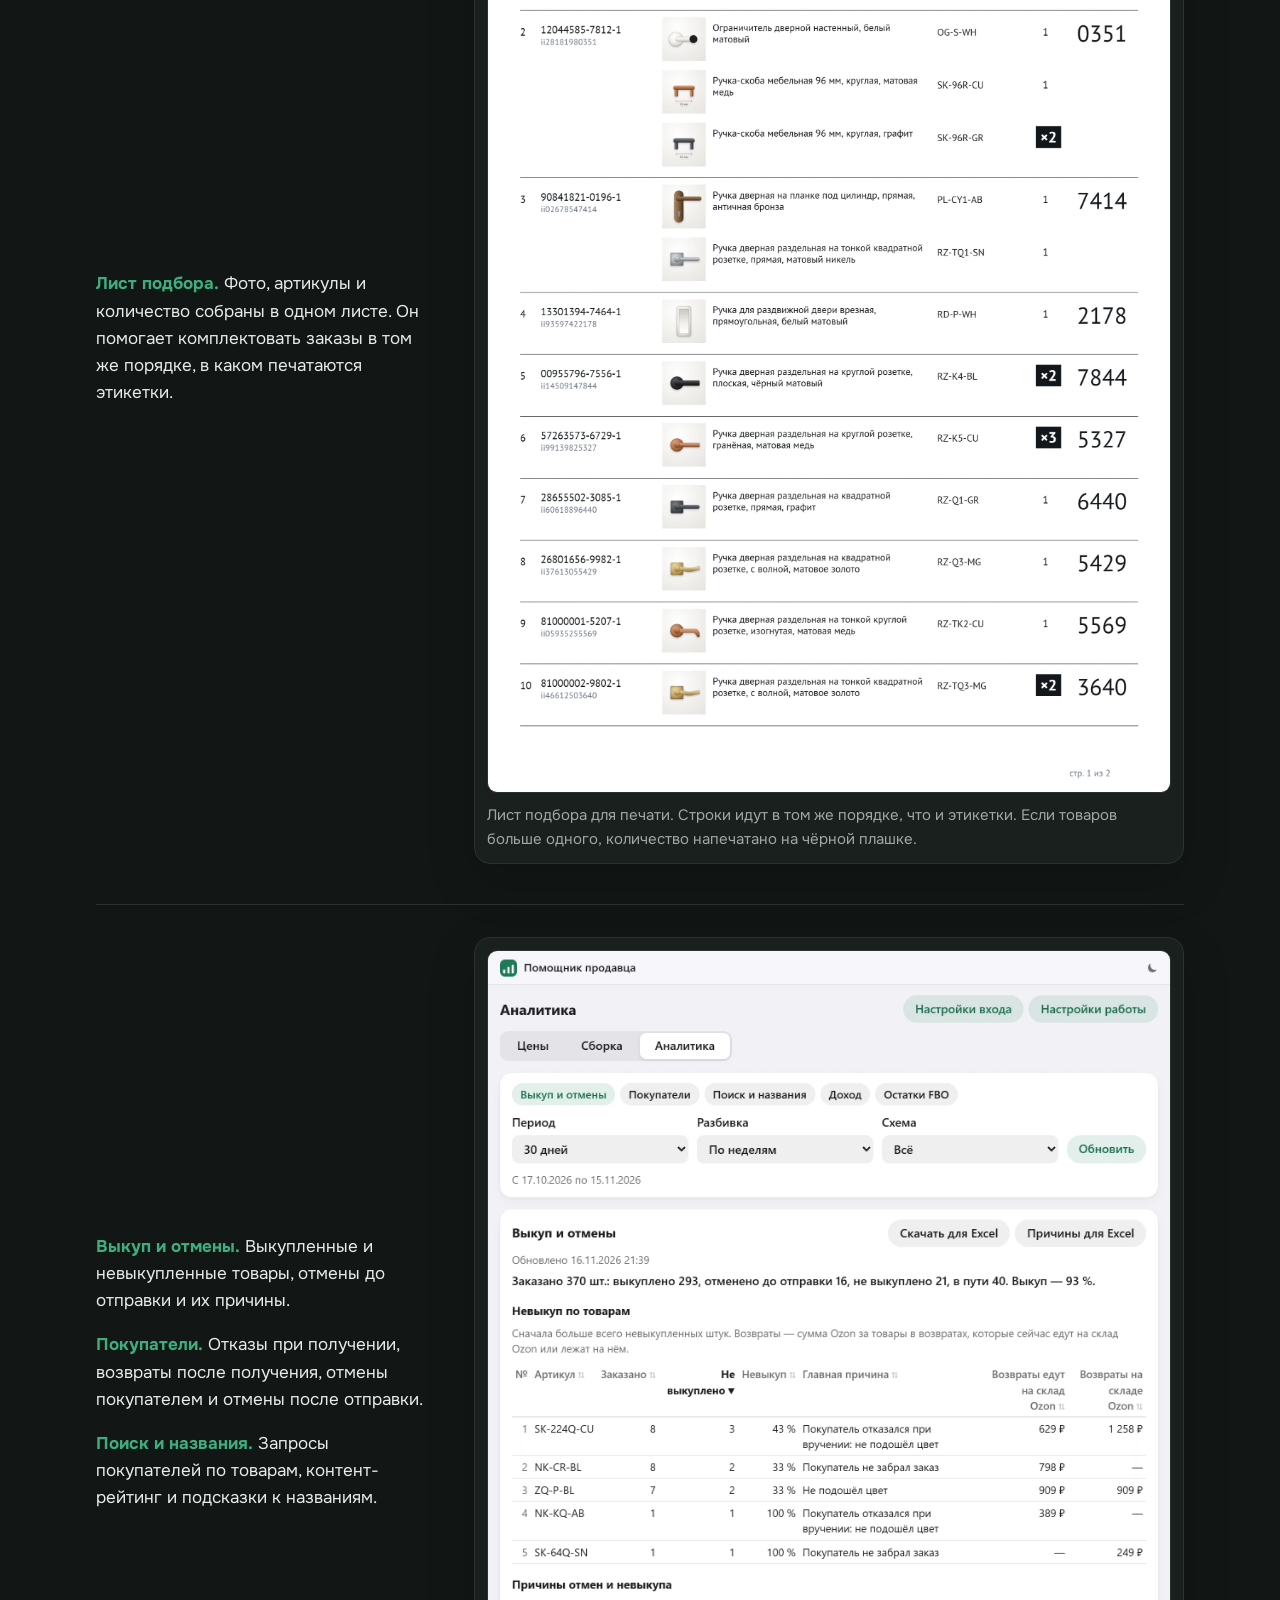
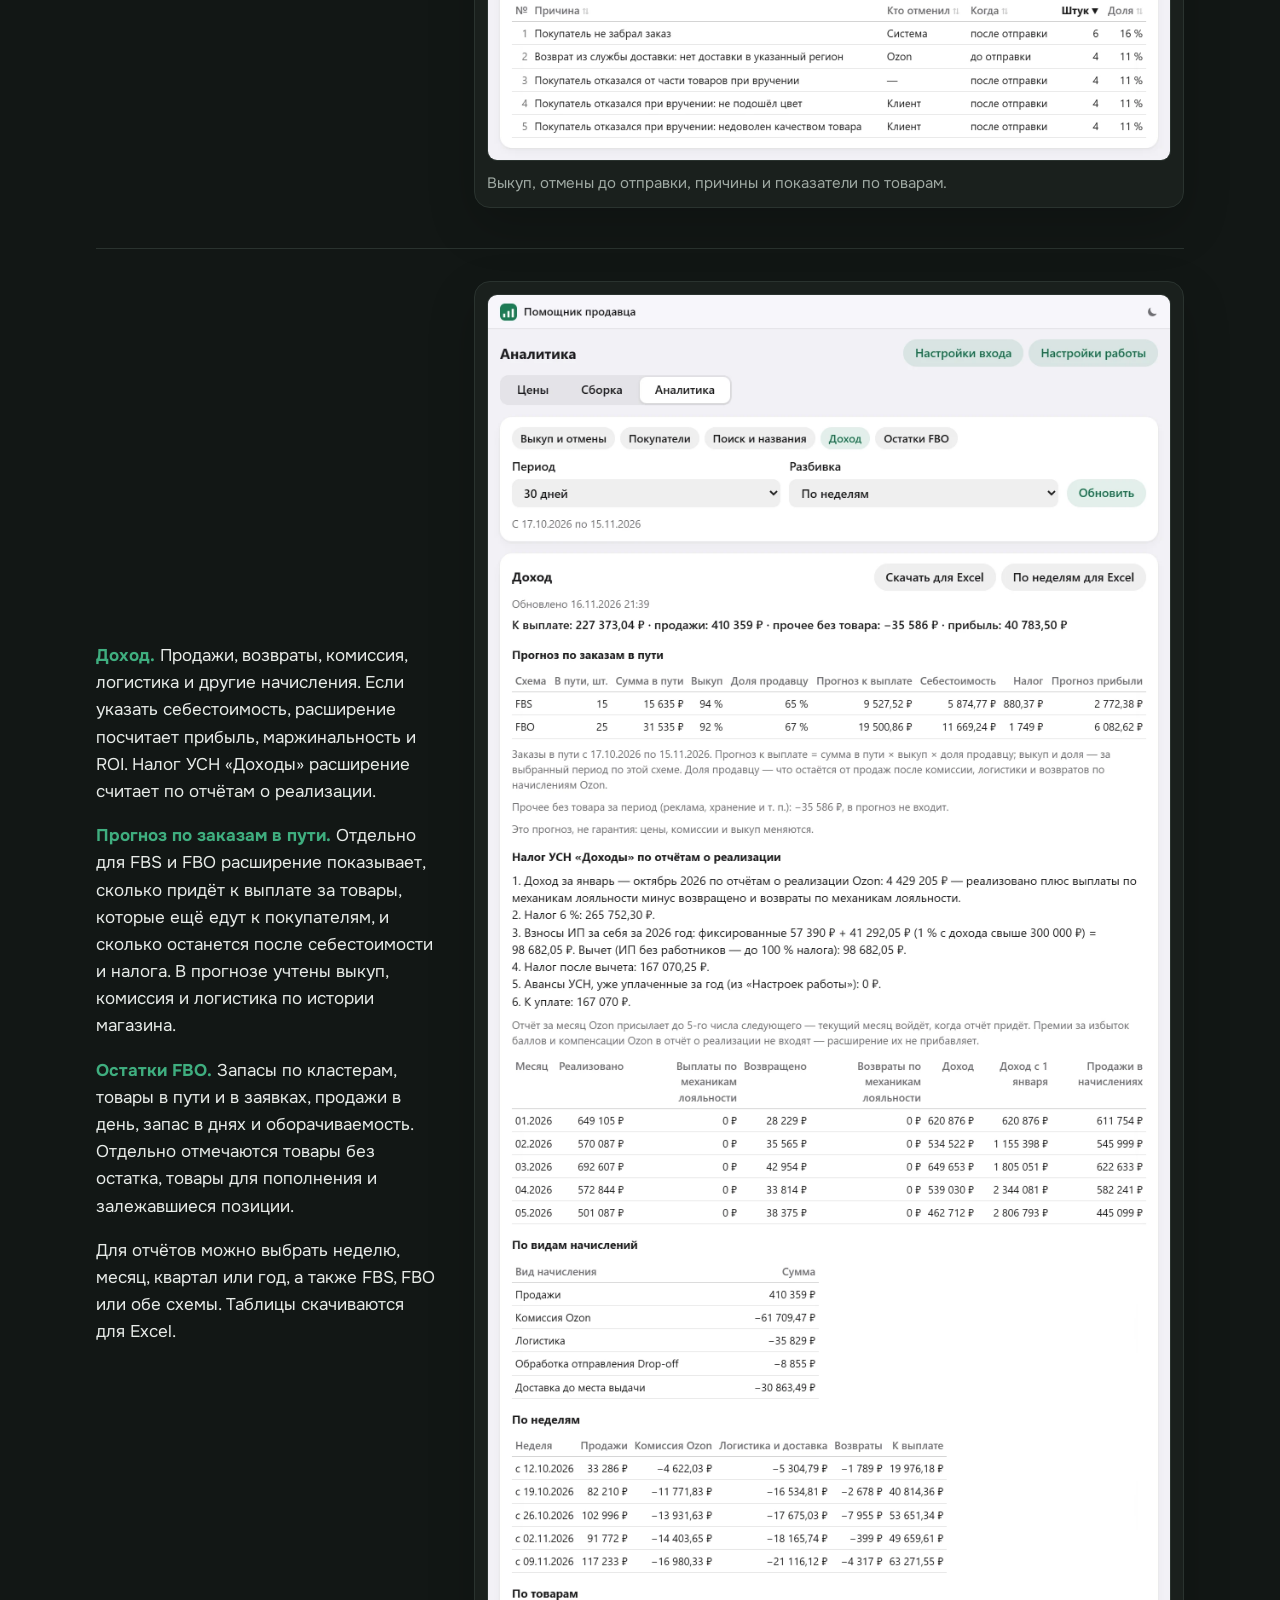
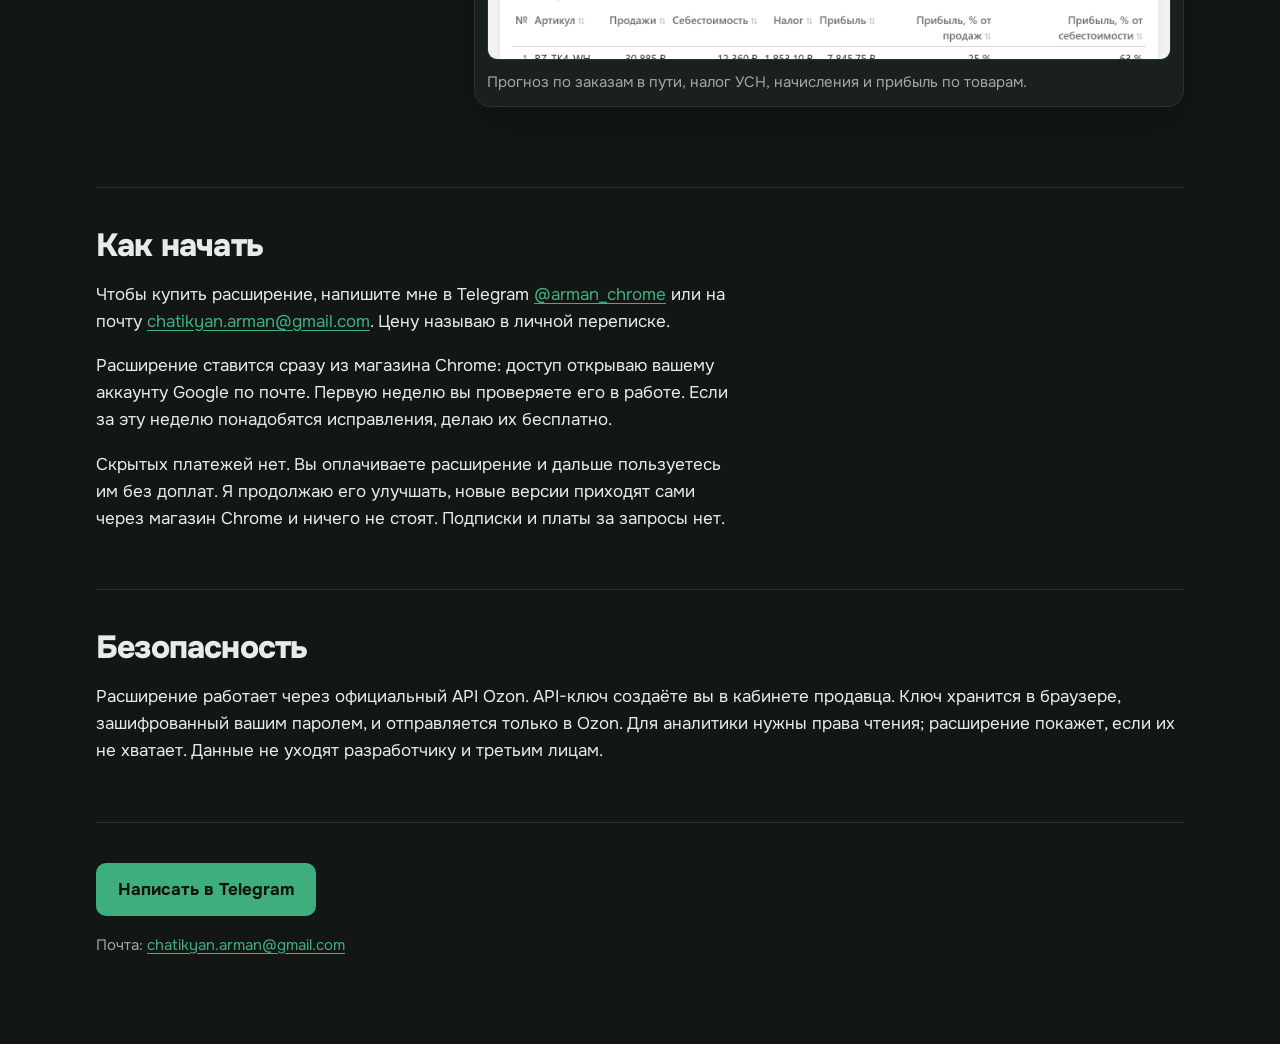
==== commit 4e46ea9f: "Под роликом: в ролике версия 1.1.4, с тех пор появились новые функции" ====
--- a/index.html
+++ b/index.html
@@ -47,6 +47,7 @@
   </div>
   <figure class="shot">
     <video controls playsinline preload="none" poster="images/video-poster-2.webp" width="1920" height="1080" aria-label="Ролик о расширении: проверка цен, список изменений, журнал и сборка заказов в кабинете продавца"><source src="video/reklama-6.mp4" type="video/mp4"></video>
+    <figcaption>В ролике версия 1.1.4. С тех пор в расширении появились новые функции.</figcaption>
   </figure>
 </div>
 
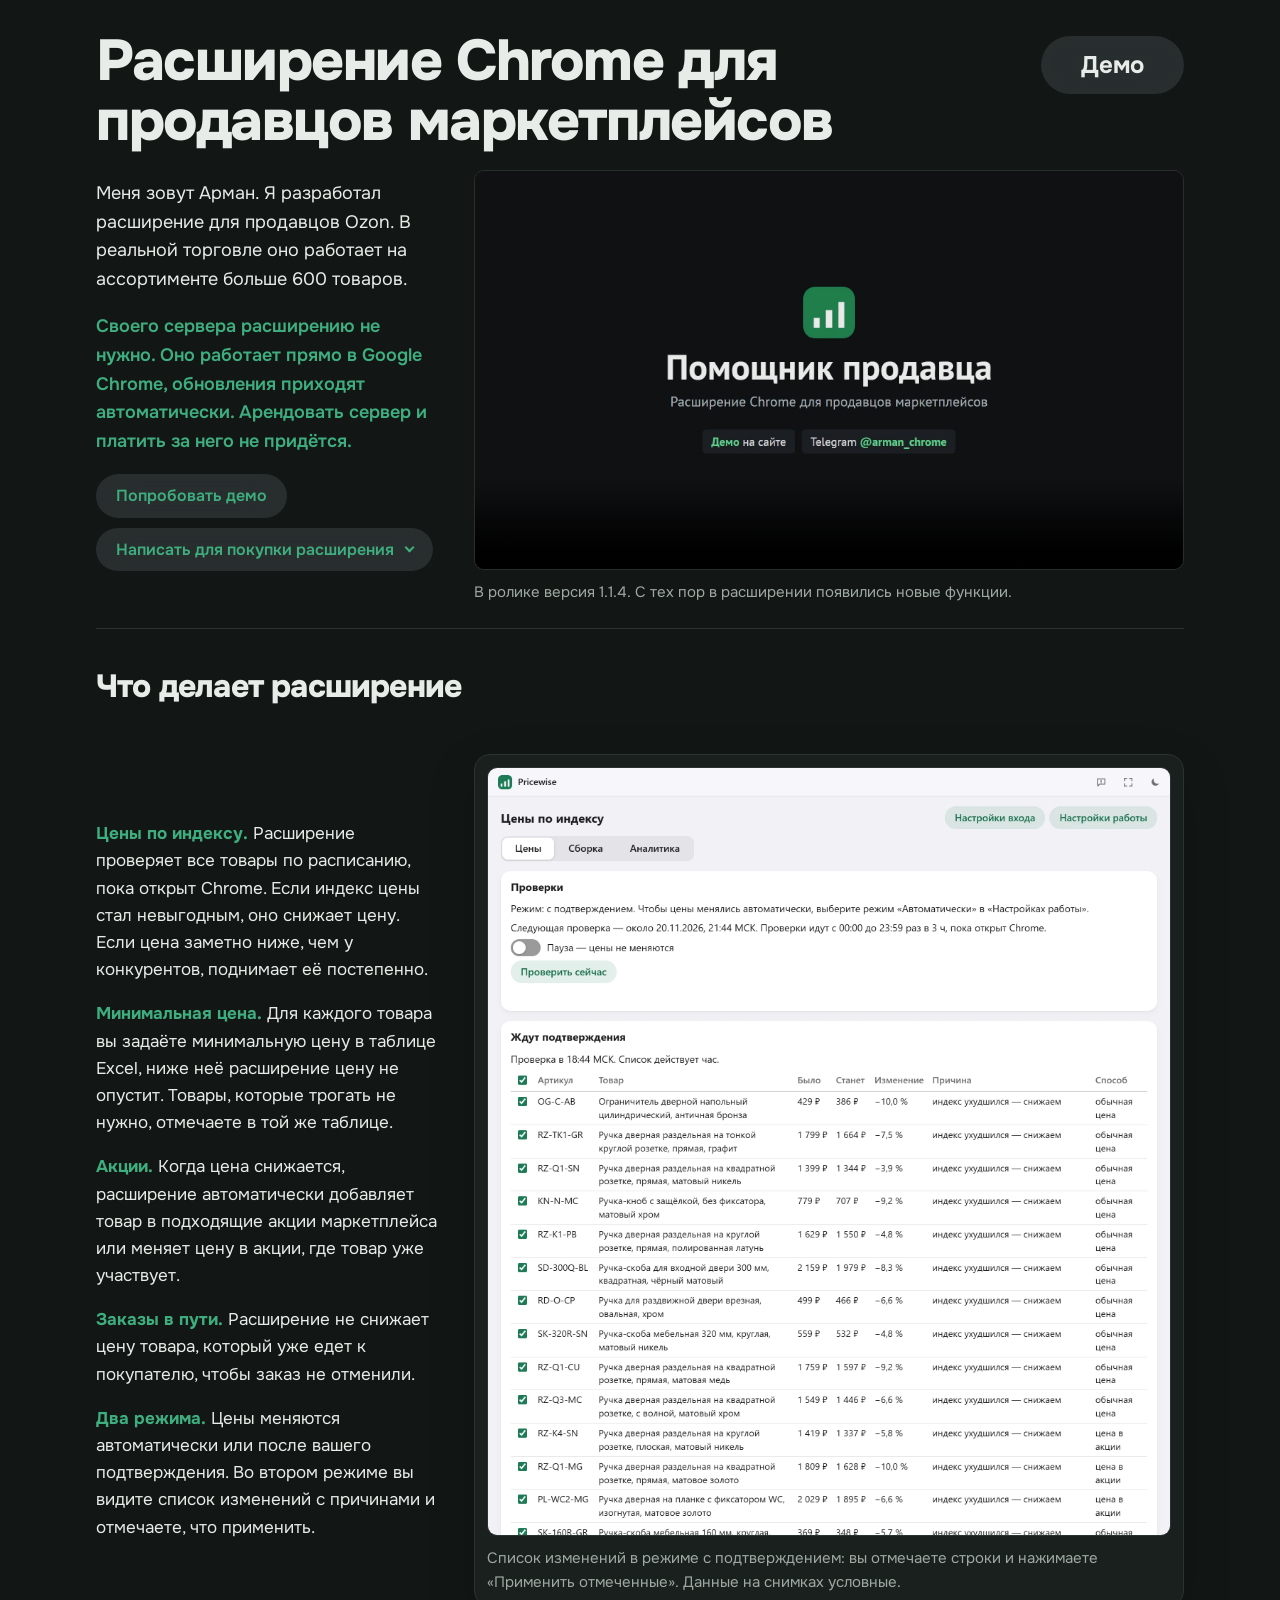
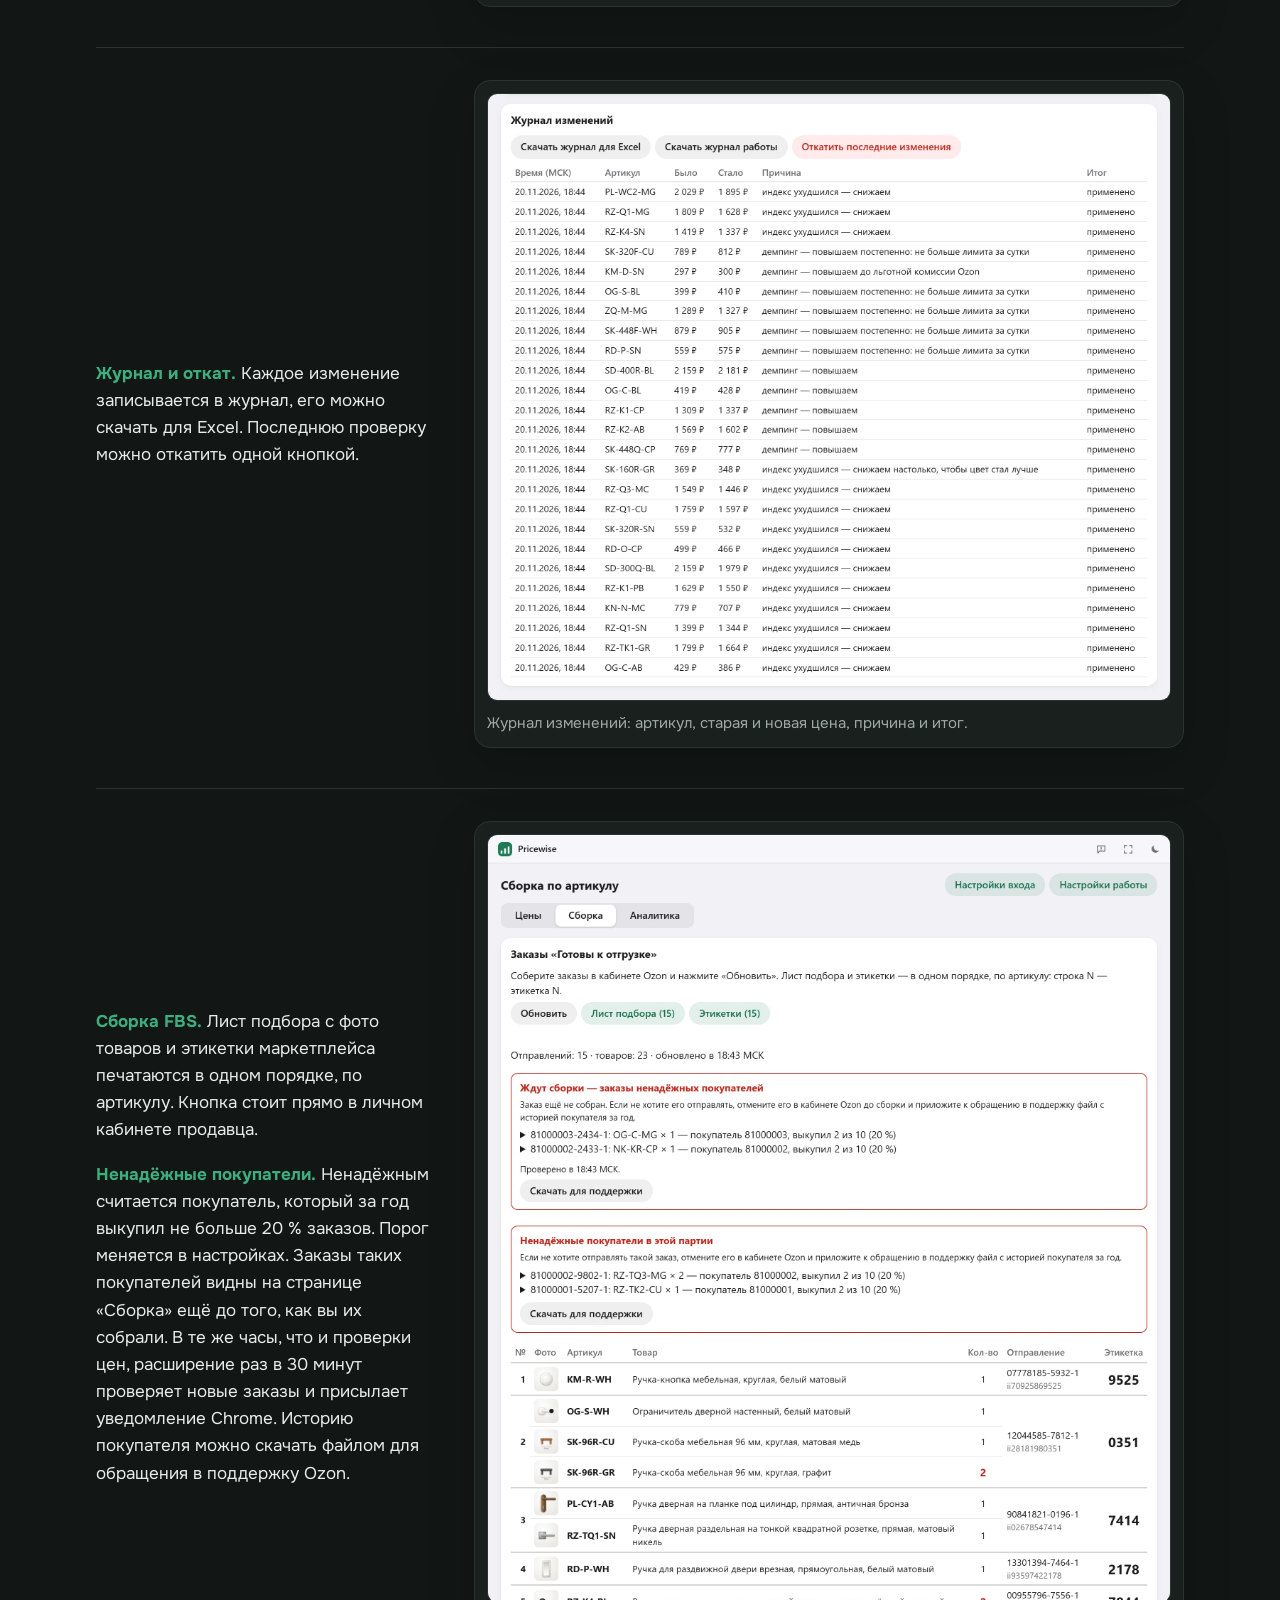
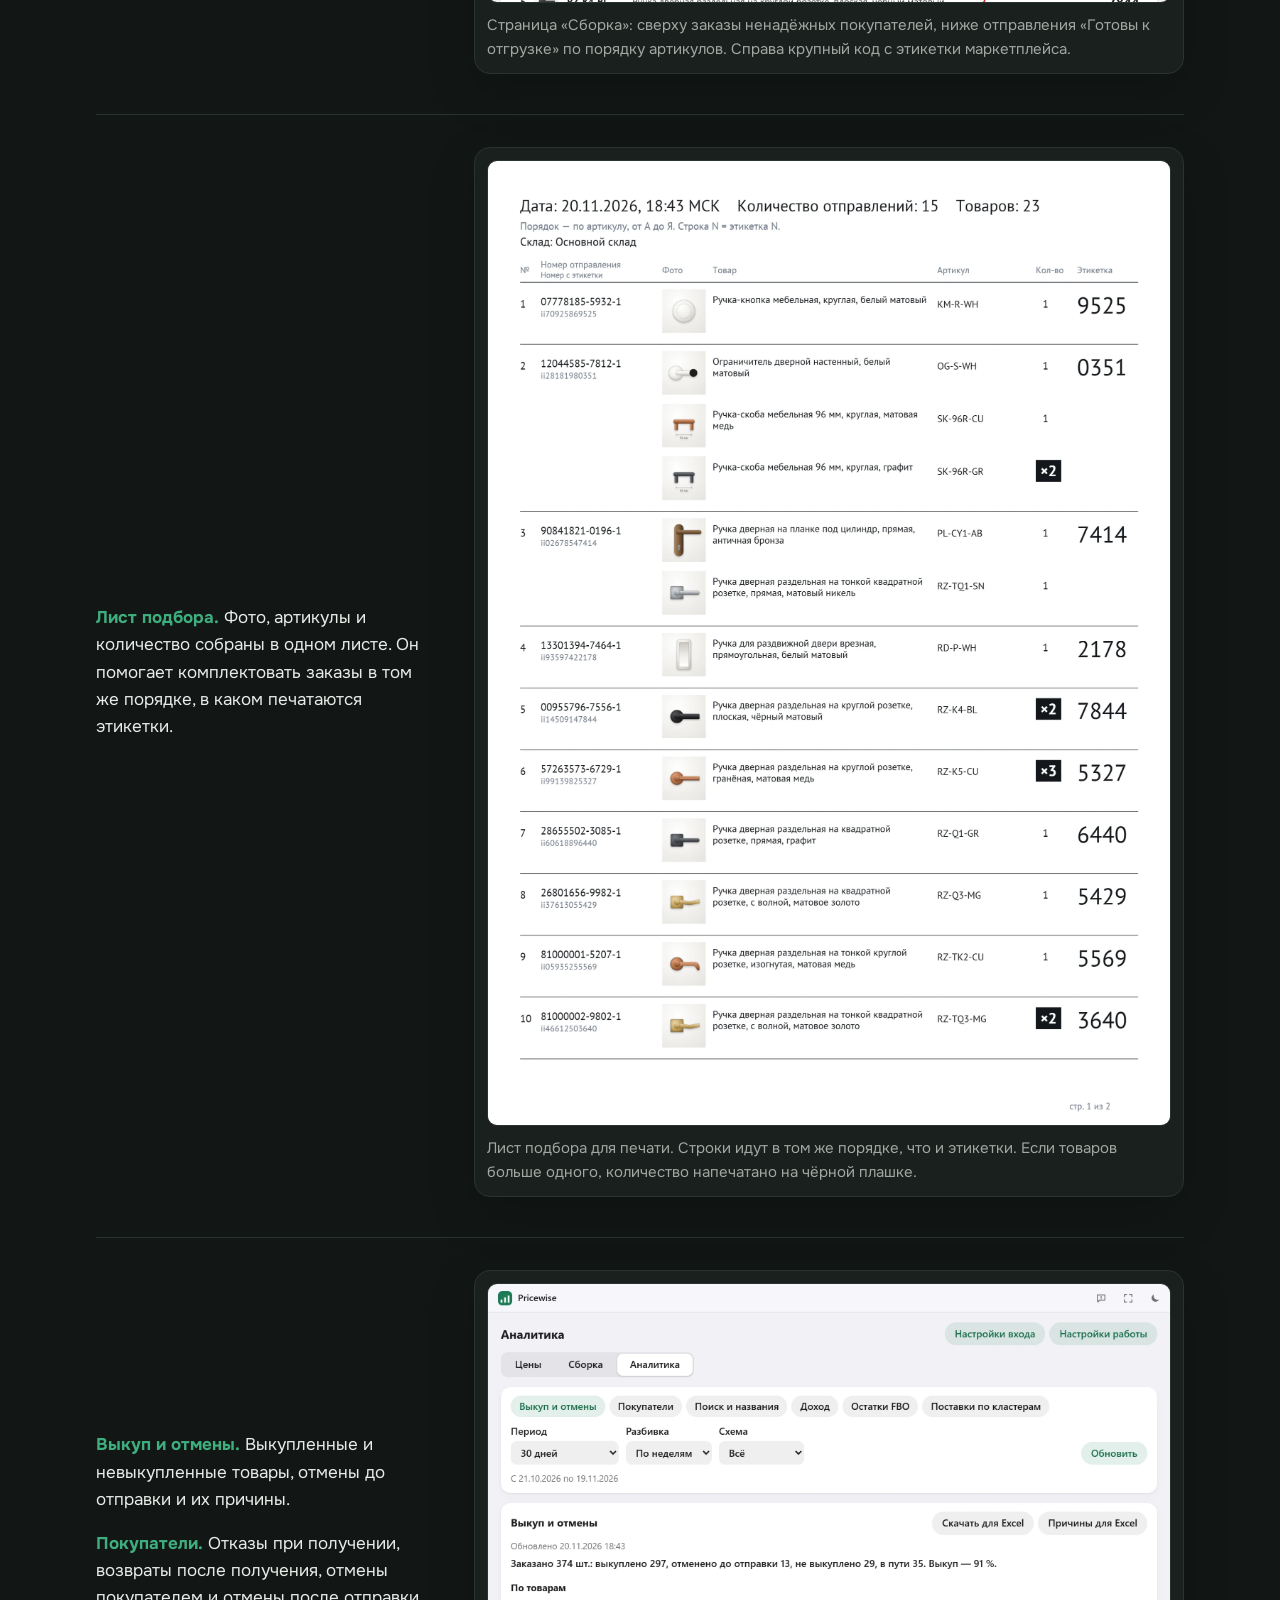
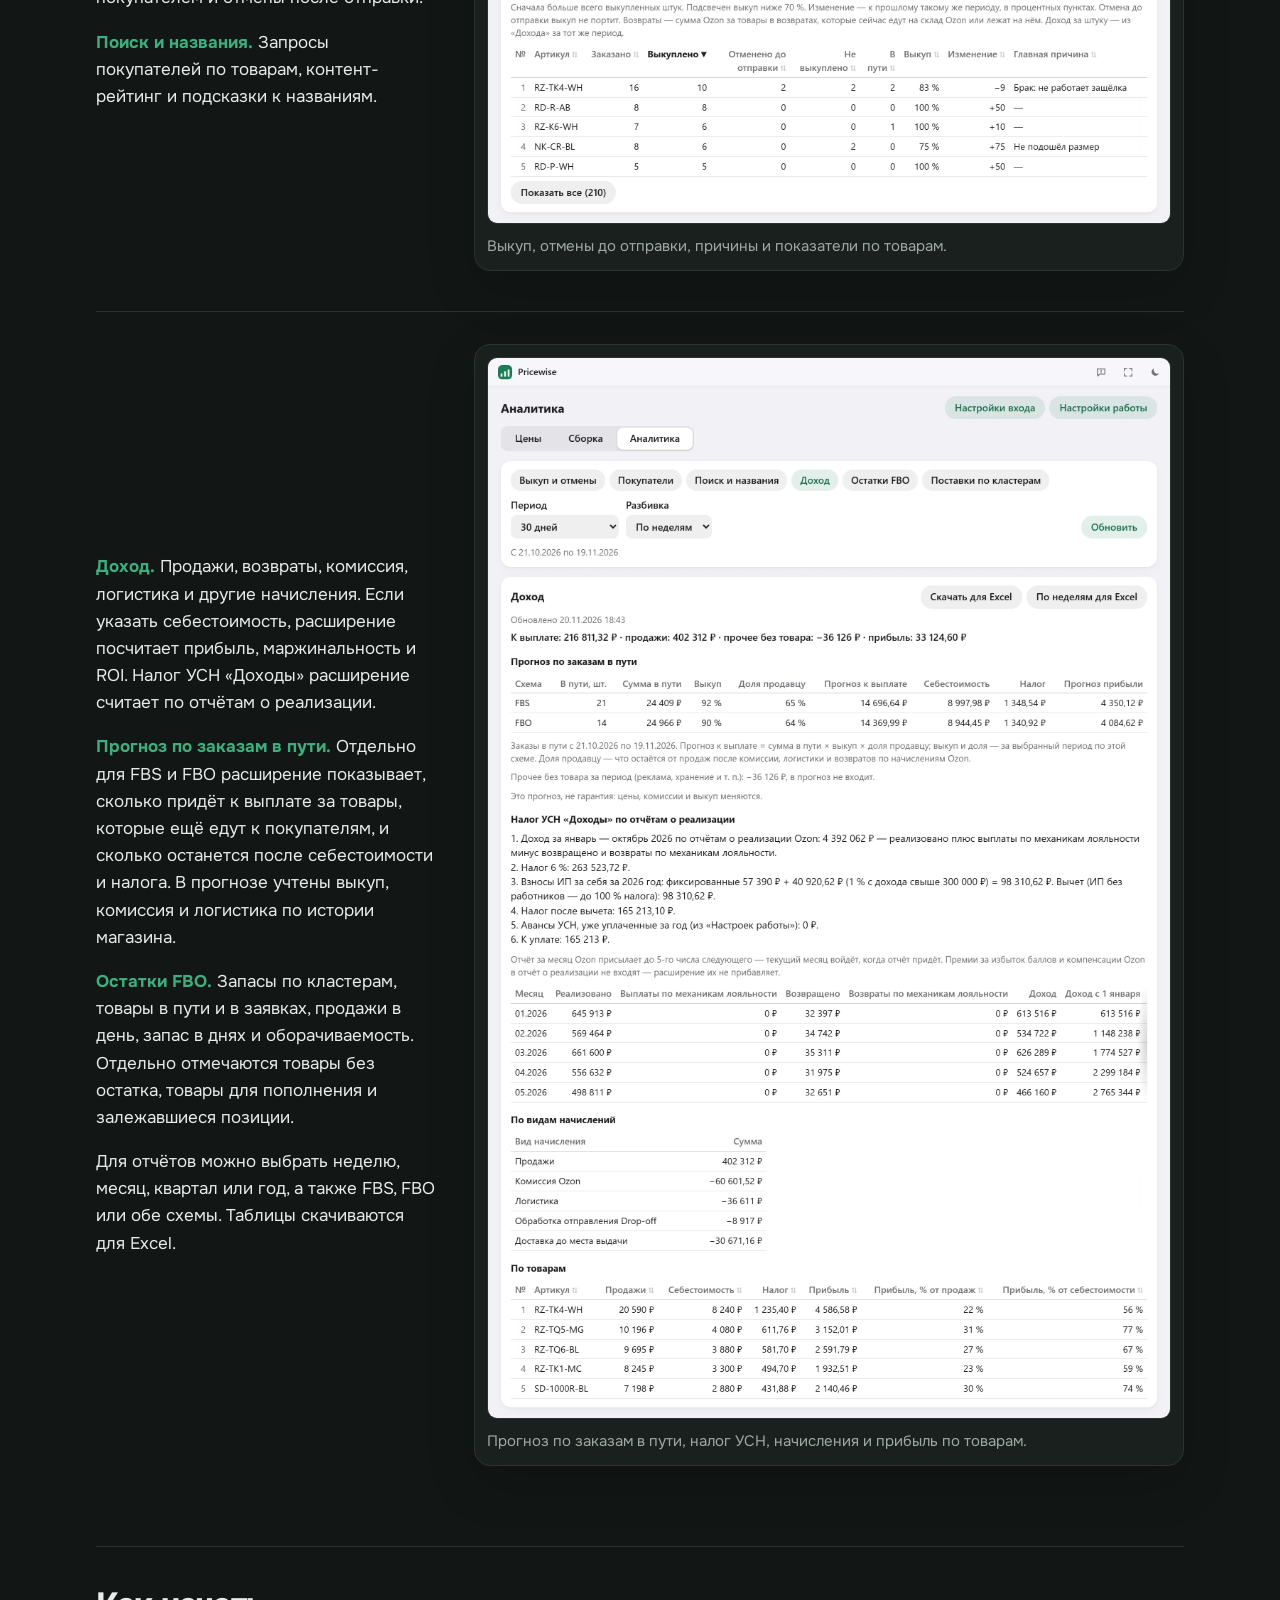
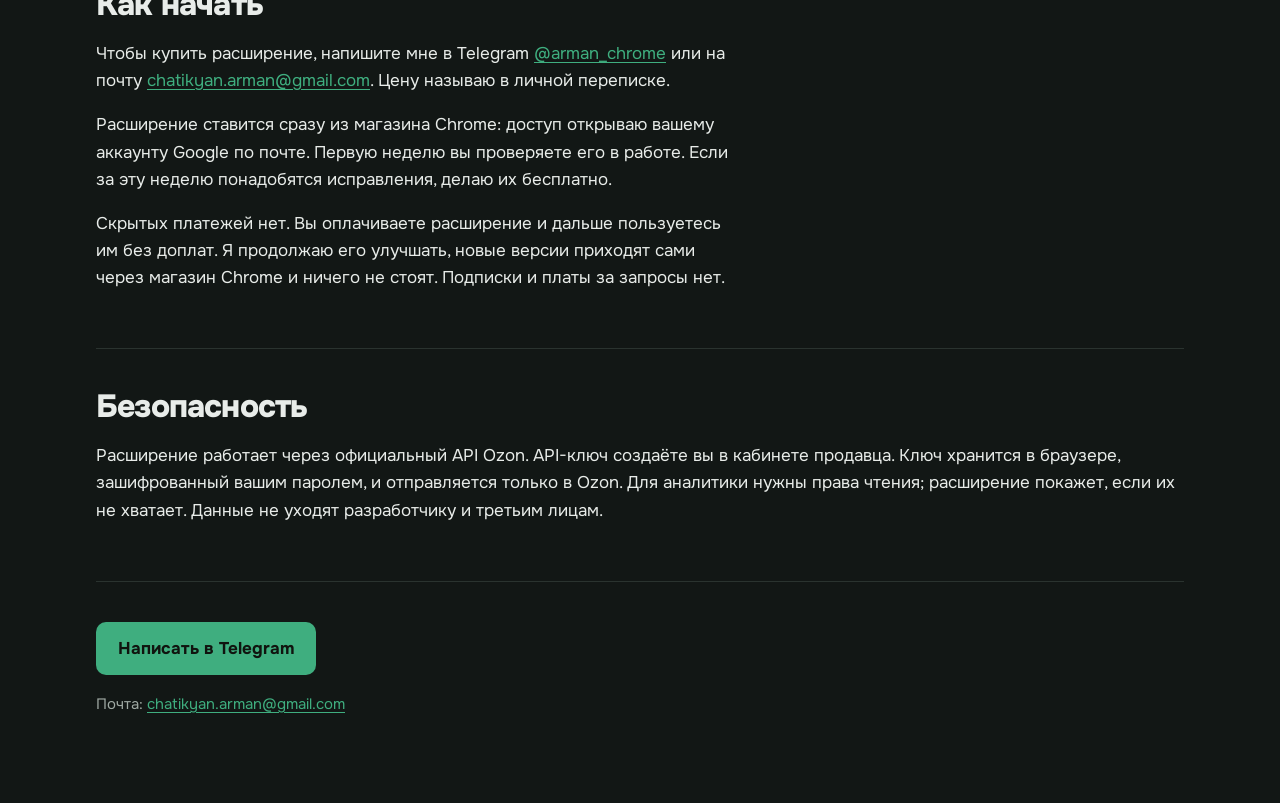
==== commit 83d47417: "Снимки 1.2.8: новое название расширения Pricewise, «Выкуп и отмены» с одной таблицей товаров" ====
--- a/index.html
+++ b/index.html
@@ -64,14 +64,14 @@
       <p class="feature text"><strong>Два режима.</strong> Цены меняются автоматически или после вашего подтверждения. Во втором режиме вы видите список изменений с причинами и отмечаете, что применить.</p>
     </div>
     <figure class="shot">
-      <img src="images/ad-prices.webp?v=8" width="1920" height="2160" loading="lazy" decoding="async" alt="Скриншот расширения: список цен, ожидающих подтверждения.">
+      <img src="images/ad-prices.webp?v=9" width="1920" height="2160" loading="lazy" decoding="async" alt="Скриншот расширения: список цен, ожидающих подтверждения.">
       <figcaption>Список изменений в режиме с подтверждением: вы отмечаете строки и нажимаете «Применить отмеченные». Данные на снимках условные.</figcaption>
     </figure>
   </div>
 
   <div class="feature-showcase">
     <figure class="shot">
-      <img src="images/ad-journal.webp?v=8" width="1920" height="764" loading="lazy" decoding="async" alt="Скриншот журнала изменений расширения.">
+      <img src="images/ad-journal.webp?v=9" width="1920" height="1704" loading="lazy" decoding="async" alt="Скриншот журнала изменений расширения.">
       <figcaption>Журнал изменений: артикул, старая и новая цена, причина и итог.</figcaption>
     </figure>
     <div class="feature-copy">
@@ -85,14 +85,14 @@
       <p class="feature text"><strong>Ненадёжные покупатели.</strong> Ненадёжным считается покупатель, который за год выкупил не больше 20 % заказов. Порог меняется в настройках. Заказы таких покупателей видны на странице «Сборка» ещё до того, как вы их собрали. В те же часы, что и проверки цен, расширение раз в 30 минут проверяет новые заказы и присылает уведомление Chrome. Историю покупателя можно скачать файлом для обращения в поддержку Ozon.</p>
     </div>
     <figure class="shot">
-      <img src="images/ad-assembly.webp?v=8" width="1920" height="2160" loading="lazy" decoding="async" alt="Скриншот страницы сборки заказов FBS в расширении.">
+      <img src="images/ad-assembly.webp?v=9" width="1920" height="2160" loading="lazy" decoding="async" alt="Скриншот страницы сборки заказов FBS в расширении.">
       <figcaption>Страница «Сборка»: сверху заказы ненадёжных покупателей, ниже отправления «Готовы к отгрузке» по порядку артикулов. Справа крупный код с этикетки маркетплейса.</figcaption>
     </figure>
   </div>
 
   <div class="feature-showcase">
     <figure class="shot">
-      <img src="images/ad-picklist.webp?v=8" width="1920" height="2715" loading="lazy" decoding="async" alt="Лист подбора с фото товаров, артикулами, количеством и кодами этикеток.">
+      <img src="images/ad-picklist.webp?v=9" width="1920" height="2715" loading="lazy" decoding="async" alt="Лист подбора с фото товаров, артикулами, количеством и кодами этикеток.">
       <figcaption>Лист подбора для печати. Строки идут в том же порядке, что и этикетки. Если товаров больше одного, количество напечатано на чёрной плашке.</figcaption>
     </figure>
     <div class="feature-copy">
@@ -106,13 +106,13 @@
       <p class="feature text"><strong>Поиск и названия.</strong> Запросы покупателей по товарам, контент-рейтинг и подсказки к названиям.</p>
     </div>
     <figure class="shot">
-      <img src="images/ad-analytics-buyout.webp?v=8" width="1600" height="1976" loading="lazy" decoding="async" alt="Отчёт по выкупу: выкупленные и невыкупленные товары, отмены и причины">
+      <img src="images/ad-analytics-buyout.webp?v=9" width="1920" height="1516" loading="lazy" decoding="async" alt="Отчёт по выкупу: выкупленные и невыкупленные товары, отмены и причины">
       <figcaption>Выкуп, отмены до отправки, причины и показатели по товарам.</figcaption>
     </figure>
   </div>
   <div class="feature-showcase">
     <figure class="shot">
-      <img src="images/ad-analytics-income.webp?v=8" width="1600" height="2588" loading="lazy" decoding="async" alt="Отчёт о доходе: прогноз по заказам в пути, налог, начисления и прибыль по товарам">
+      <img src="images/ad-analytics-income.webp?v=9" width="1920" height="2984" loading="lazy" decoding="async" alt="Отчёт о доходе: прогноз по заказам в пути, налог, начисления и прибыль по товарам">
       <figcaption>Прогноз по заказам в пути, налог УСН, начисления и прибыль по товарам.</figcaption>
     </figure>
     <div class="feature-copy">
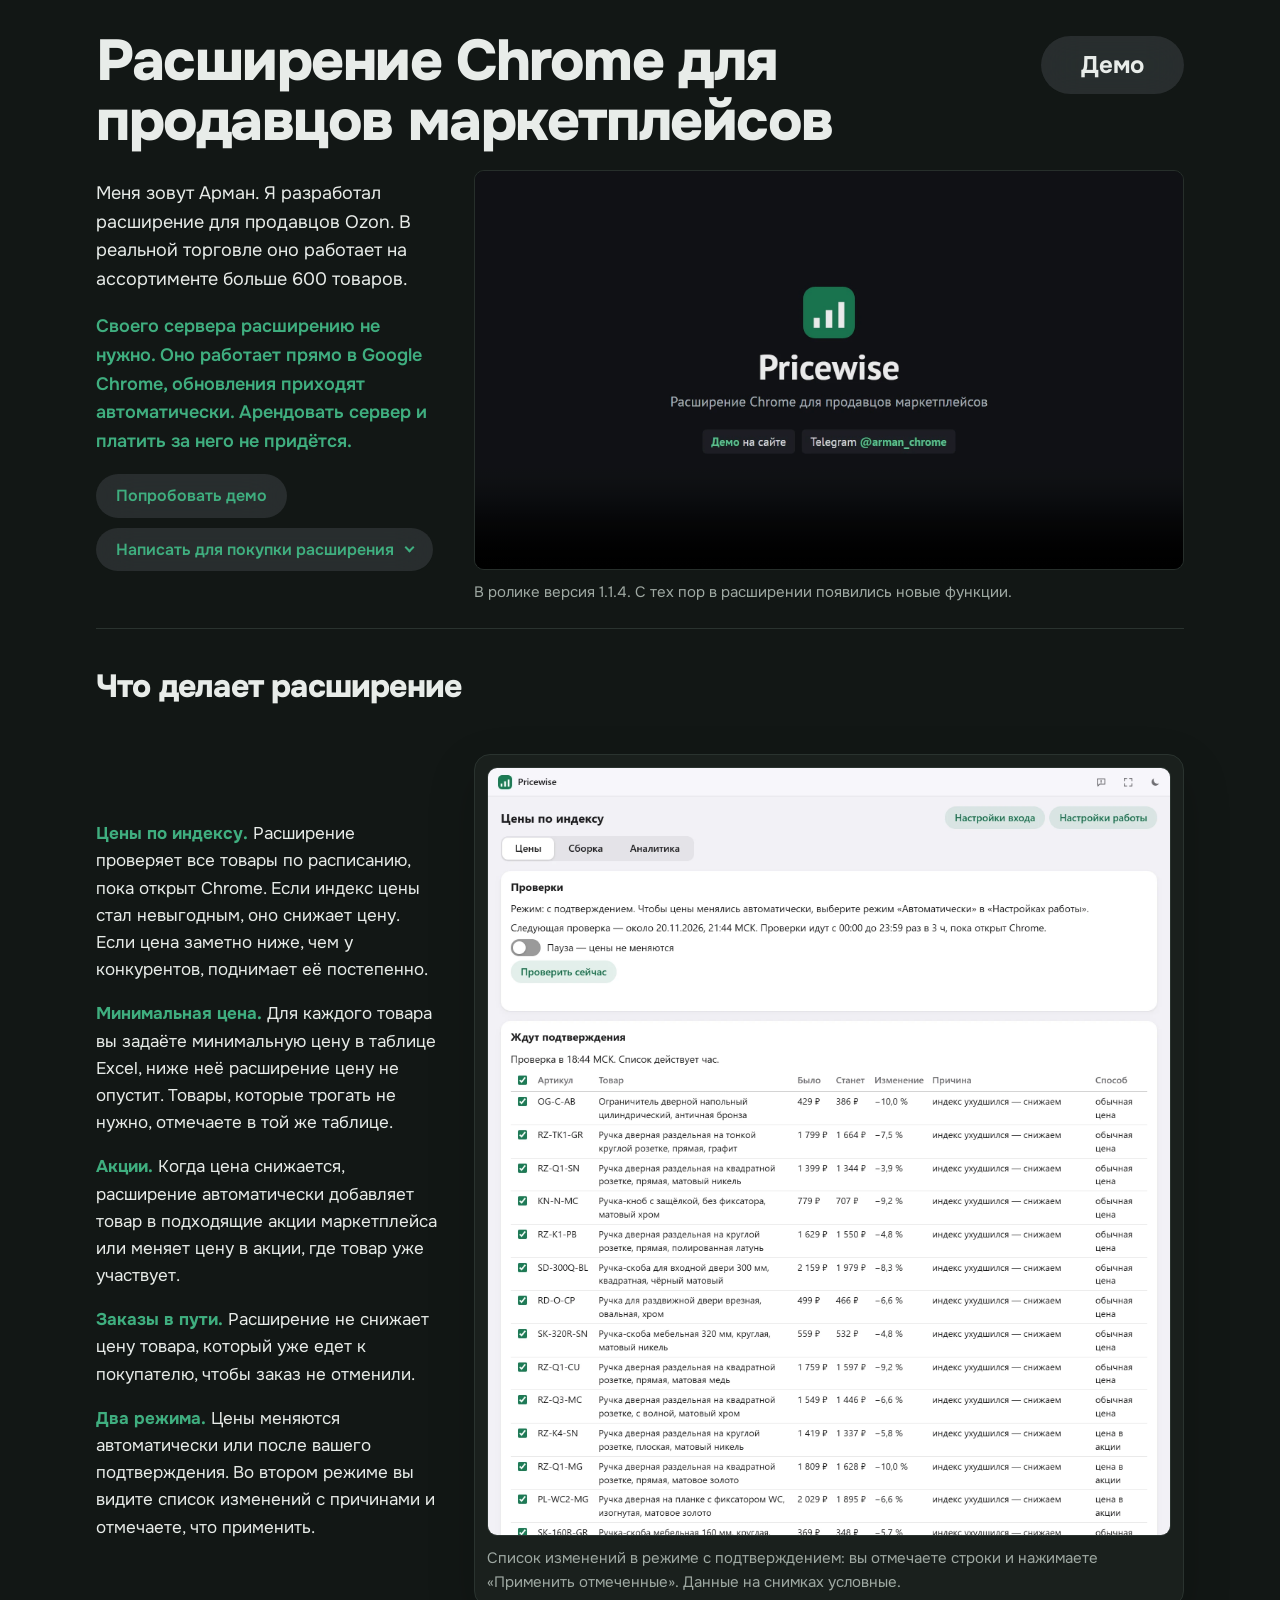
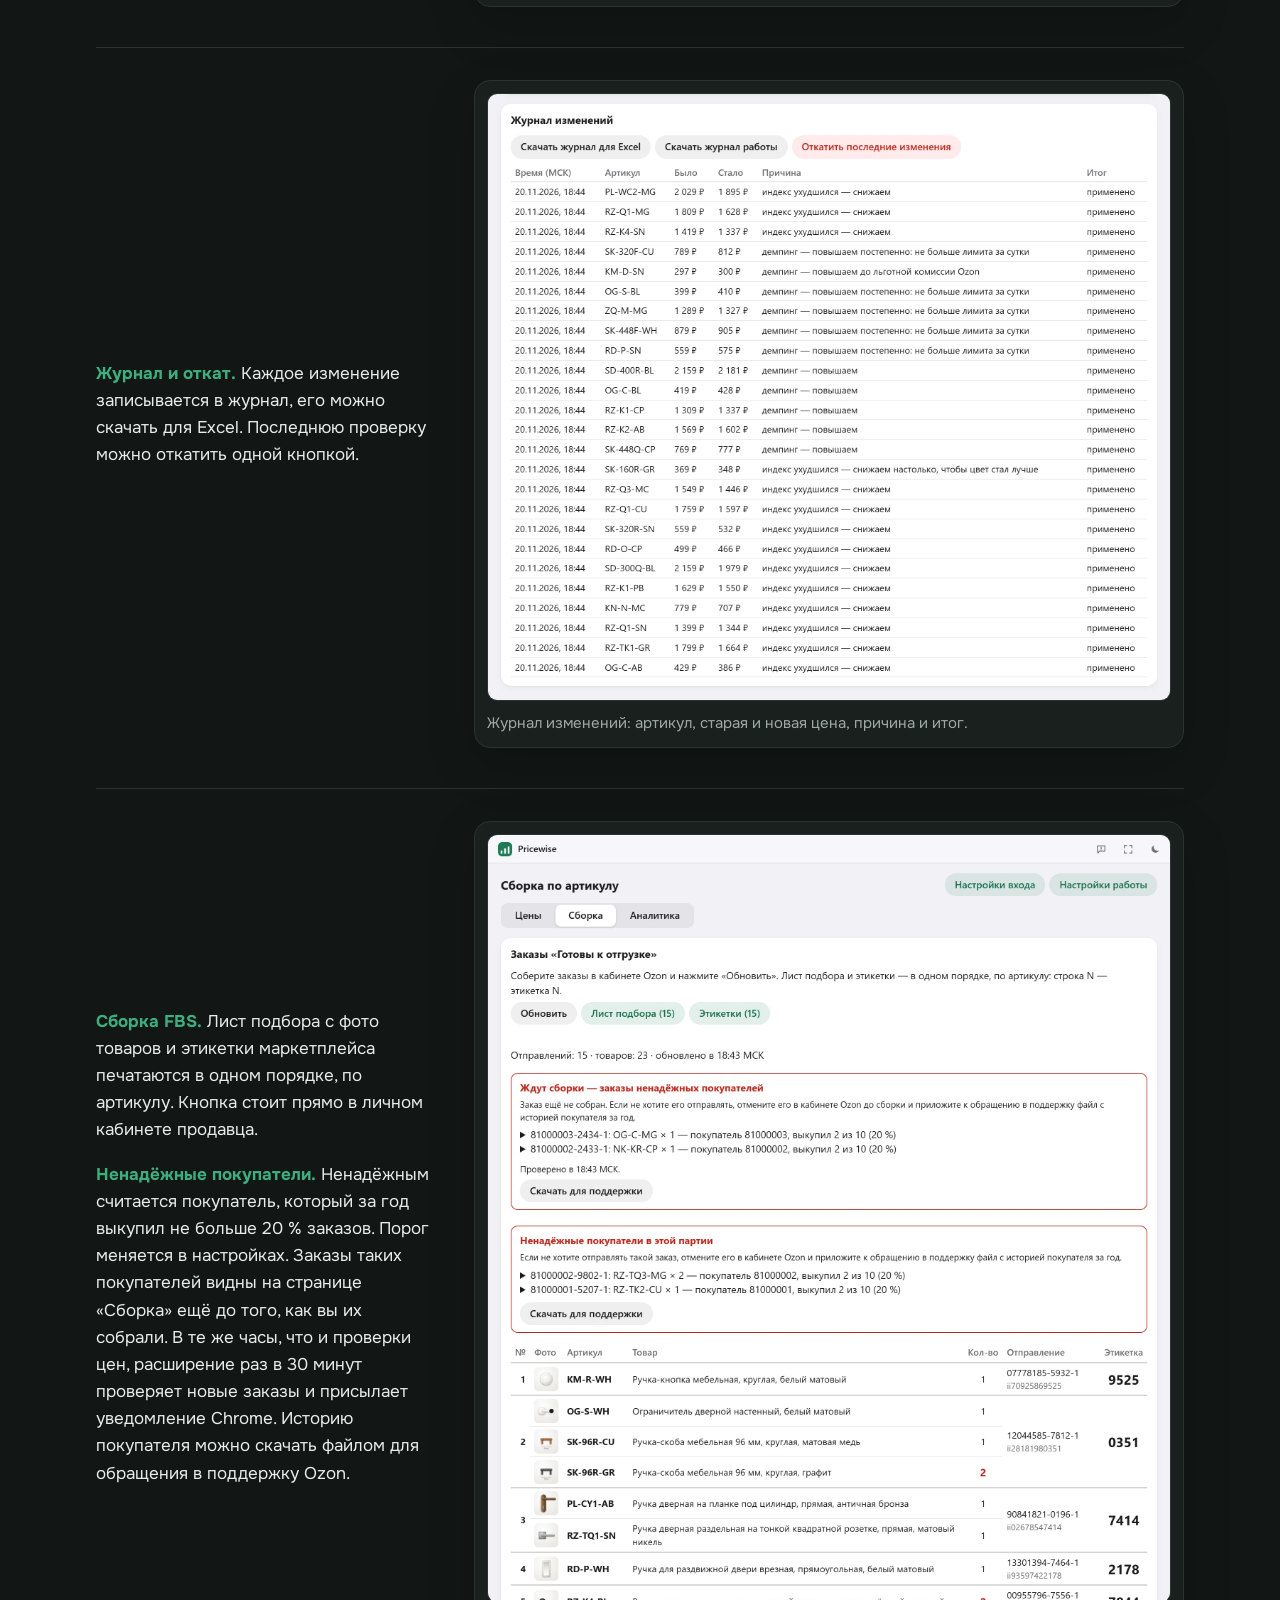
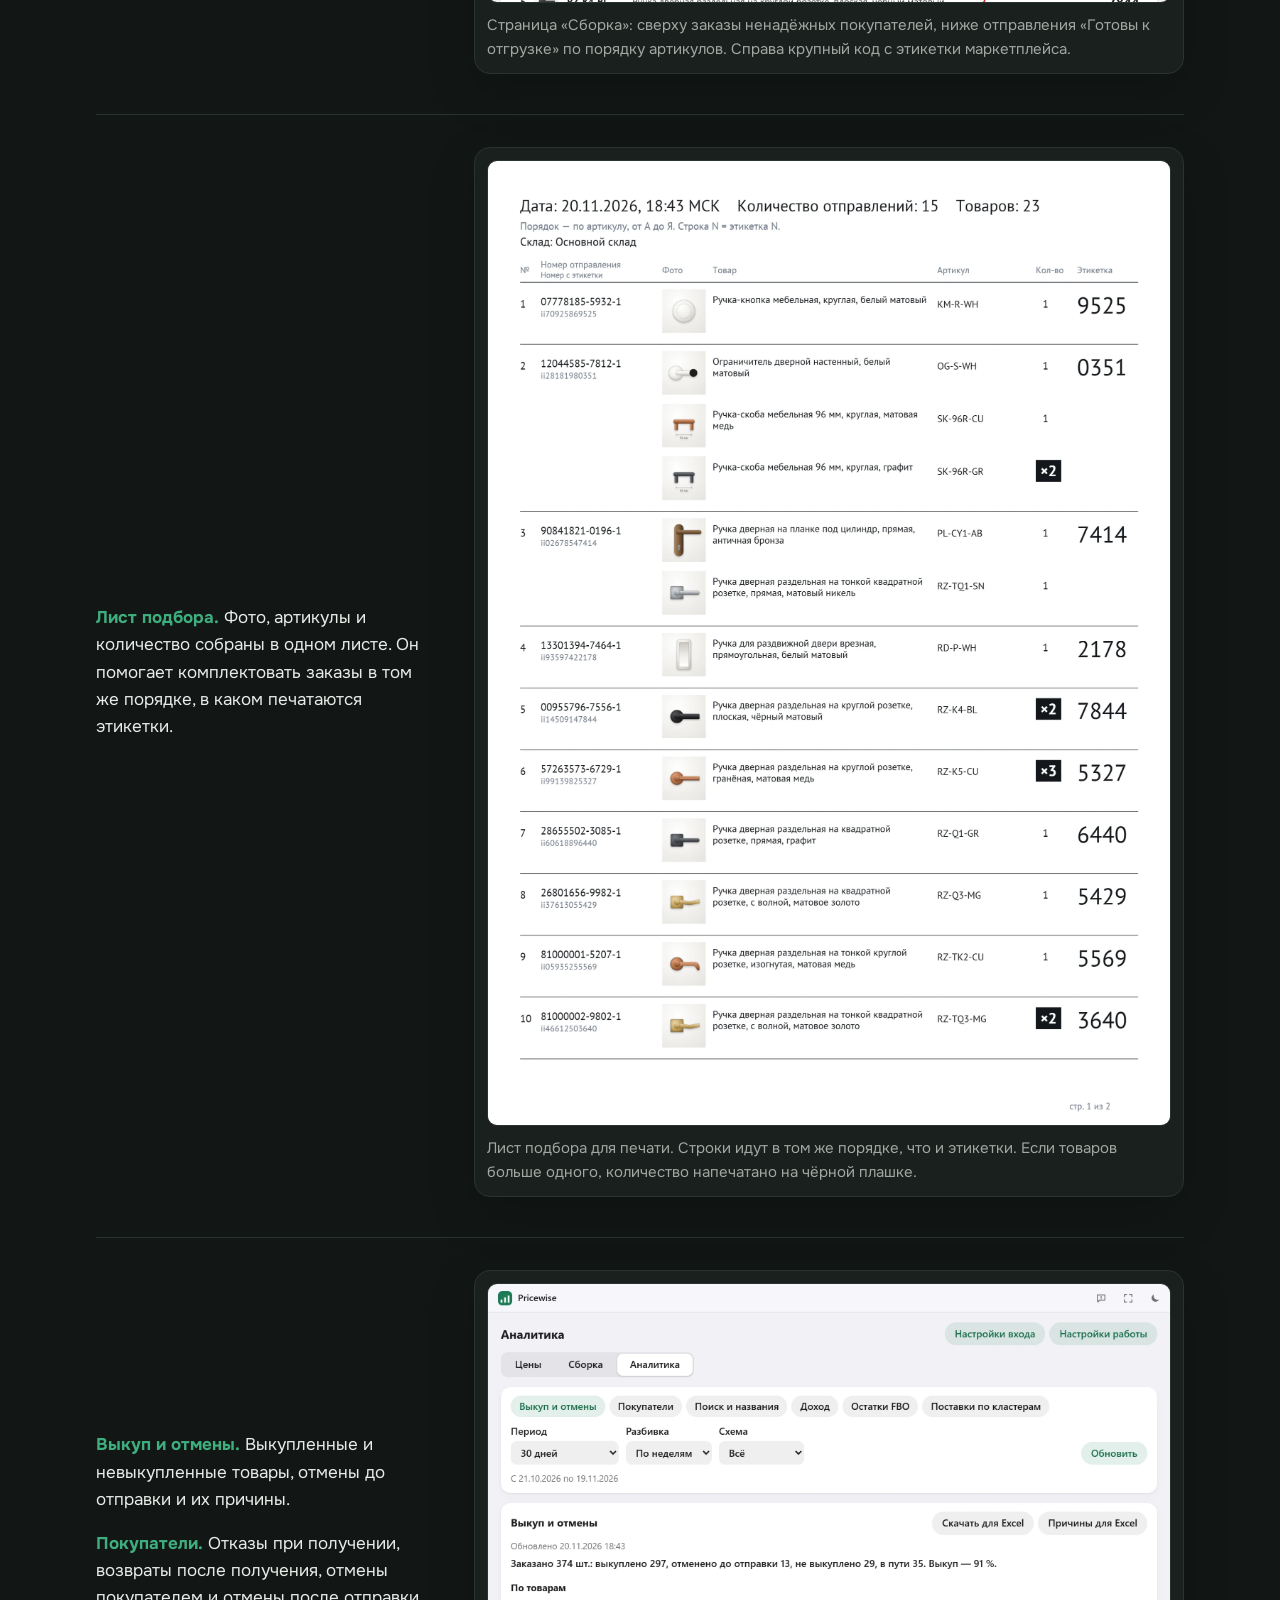
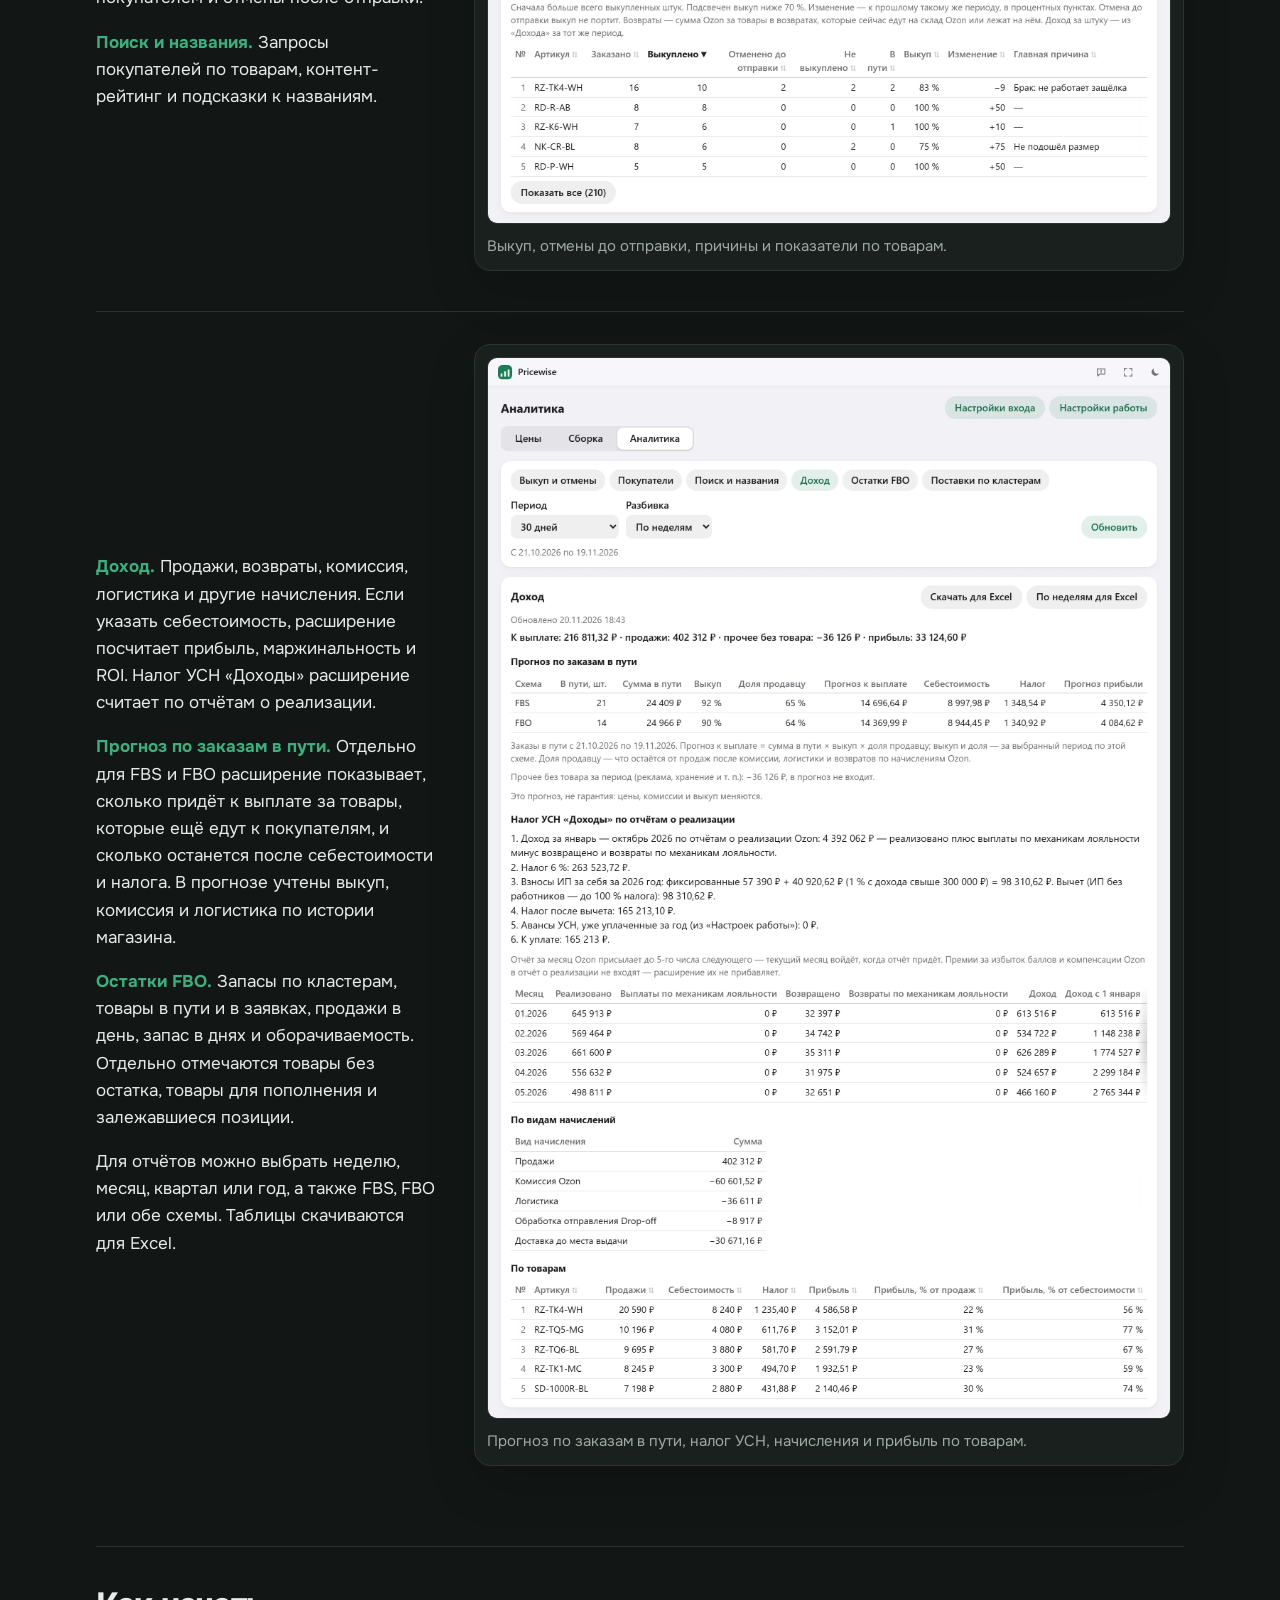
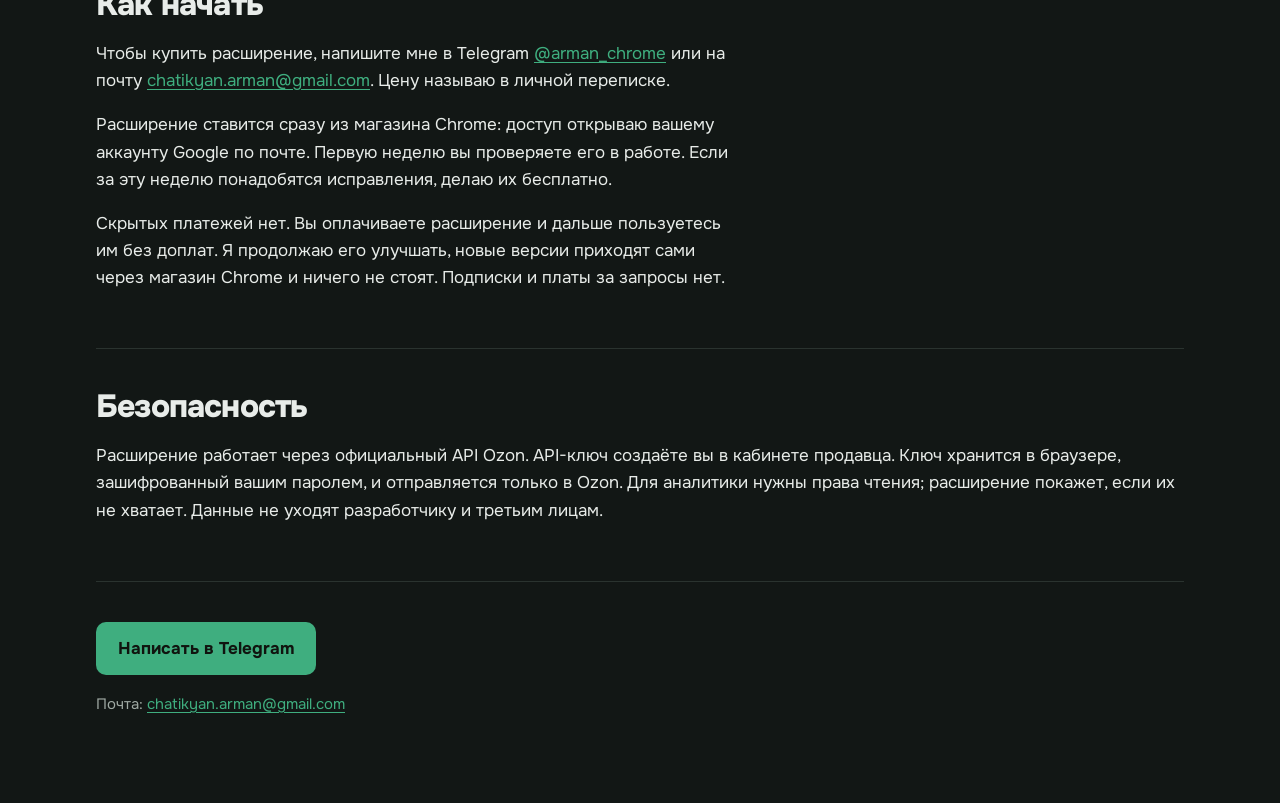
==== commit 336c99d1: "Ролик reklama-7 с названием Pricewise, новый постер и обложка превью" ====
--- a/index.html
+++ b/index.html
@@ -13,7 +13,7 @@
 <meta property="og:url" content="https://armanch17.github.io/">
 <meta property="og:title" content="Расширение Chrome для продавцов маркетплейсов: Арман">
 <meta property="og:description" content="Расширение Chrome для цен, сборки FBS и аналитики магазина. Демо можно попробовать прямо на сайте.">
-<meta property="og:image" content="https://armanch17.github.io/images/cover.png?v=5">
+<meta property="og:image" content="https://armanch17.github.io/images/cover.png?v=6">
 <meta property="og:image:type" content="image/png">
 <meta property="og:image:width" content="1200">
 <meta property="og:image:height" content="630">
@@ -46,7 +46,7 @@
   </div>
   </div>
   <figure class="shot">
-    <video controls playsinline preload="none" poster="images/video-poster-2.webp" width="1920" height="1080" aria-label="Ролик о расширении: проверка цен, список изменений, журнал и сборка заказов в кабинете продавца"><source src="video/reklama-6.mp4" type="video/mp4"></video>
+    <video controls playsinline preload="none" poster="images/video-poster-3.webp" width="1920" height="1080" aria-label="Ролик о расширении: проверка цен, список изменений, журнал и сборка заказов в кабинете продавца"><source src="video/reklama-7.mp4" type="video/mp4"></video>
     <figcaption>В ролике версия 1.1.4. С тех пор в расширении появились новые функции.</figcaption>
   </figure>
 </div>
